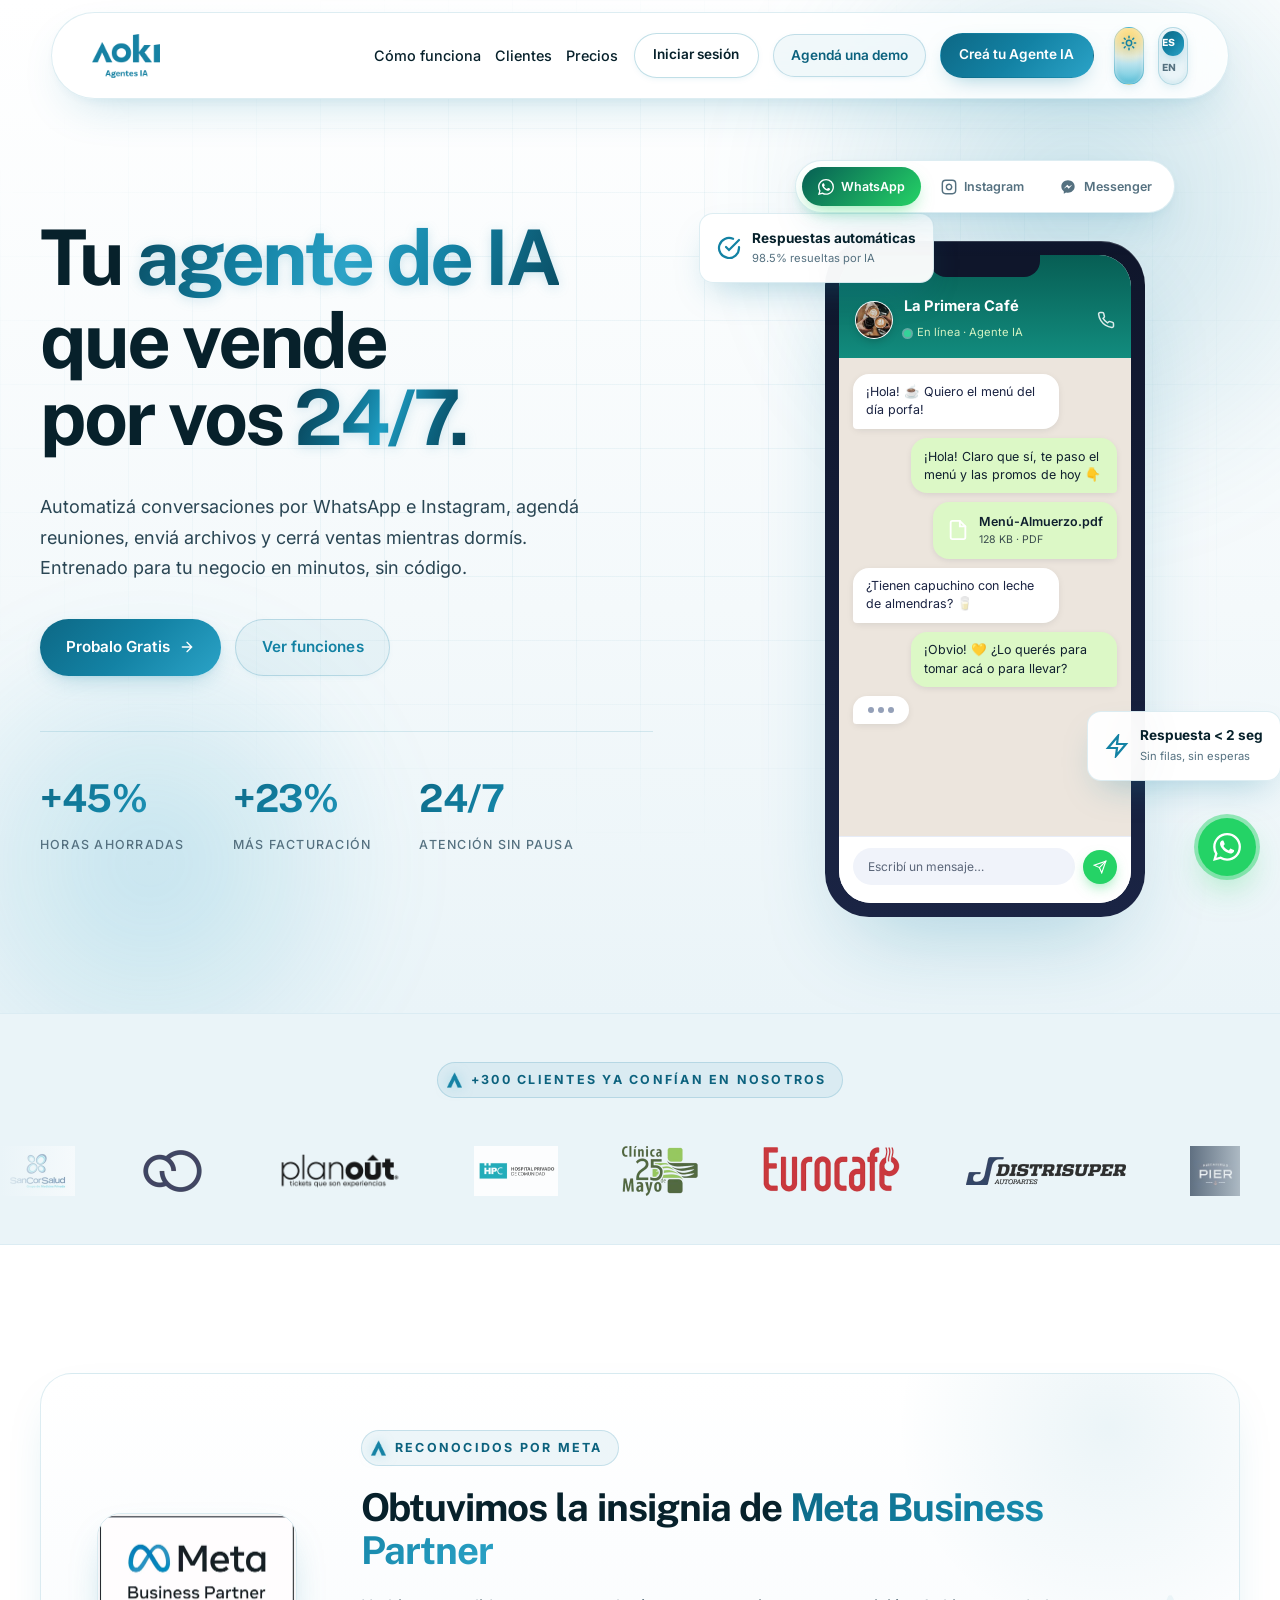
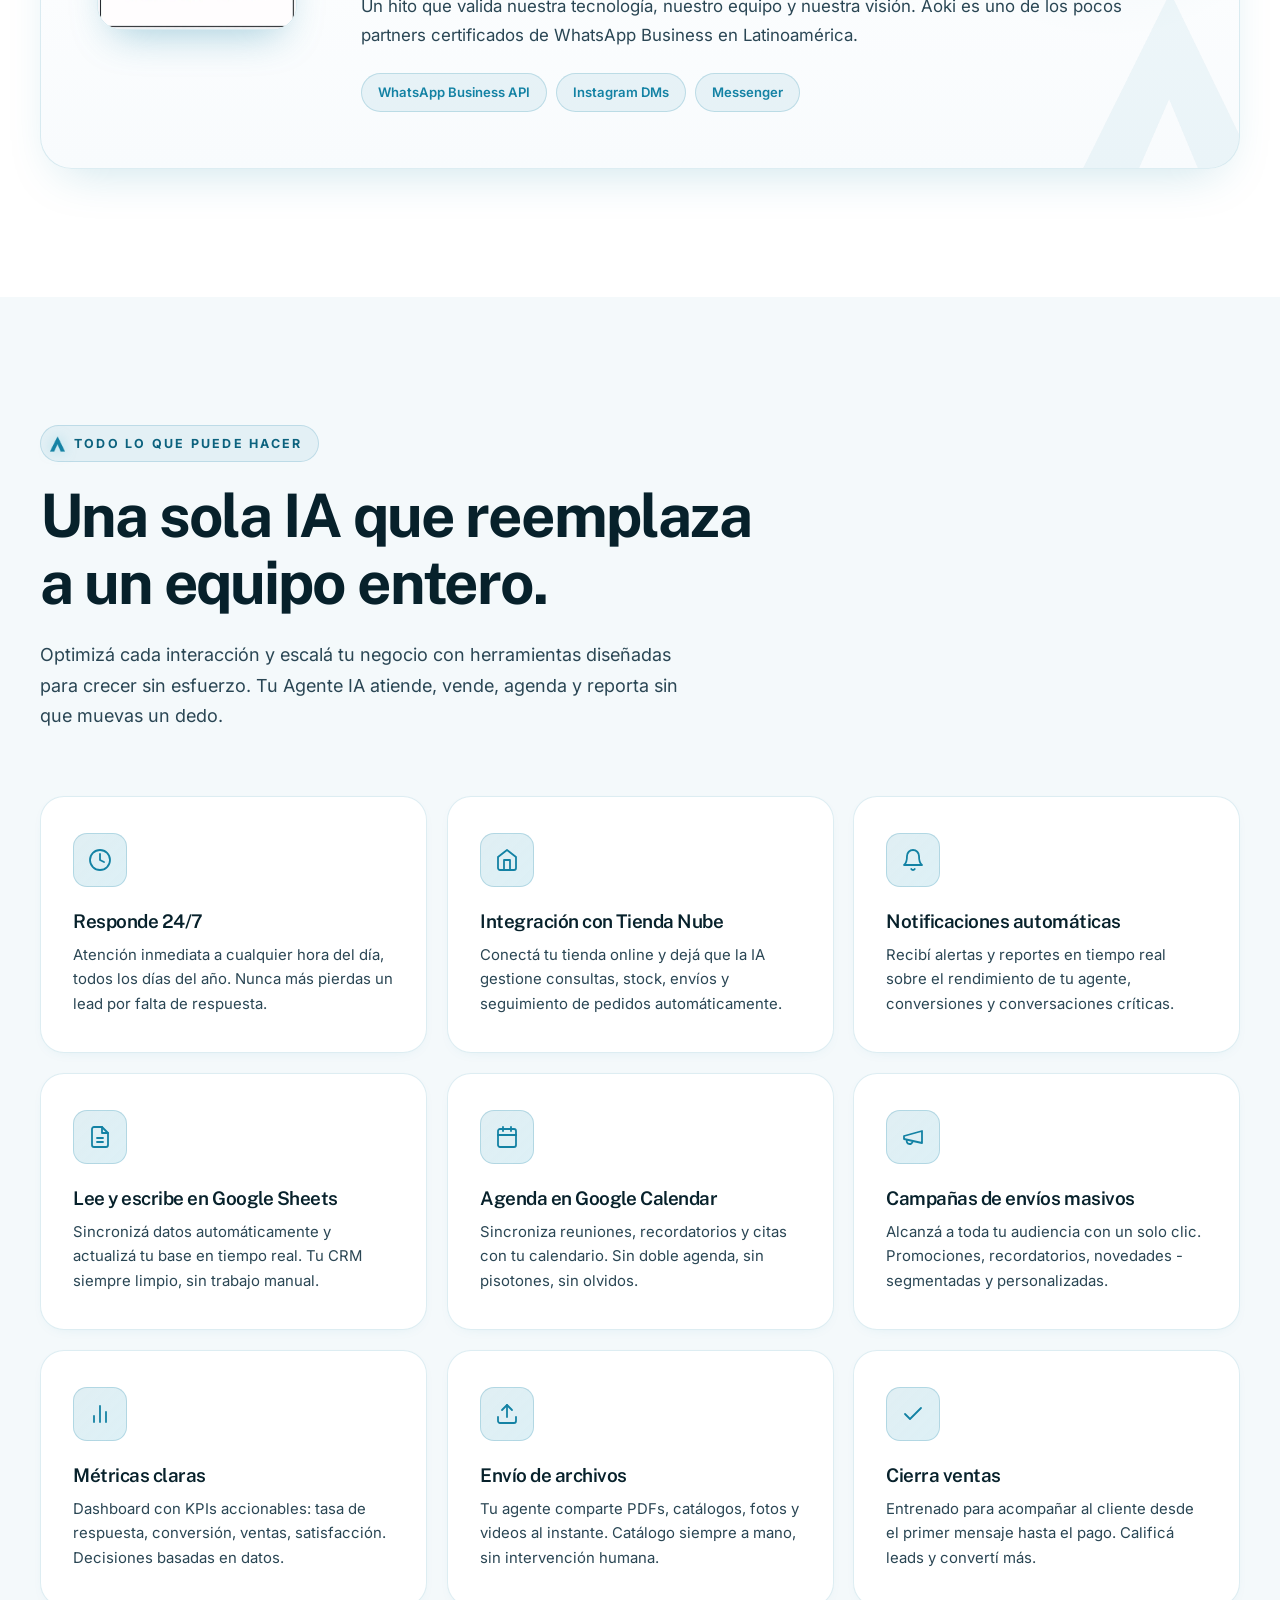
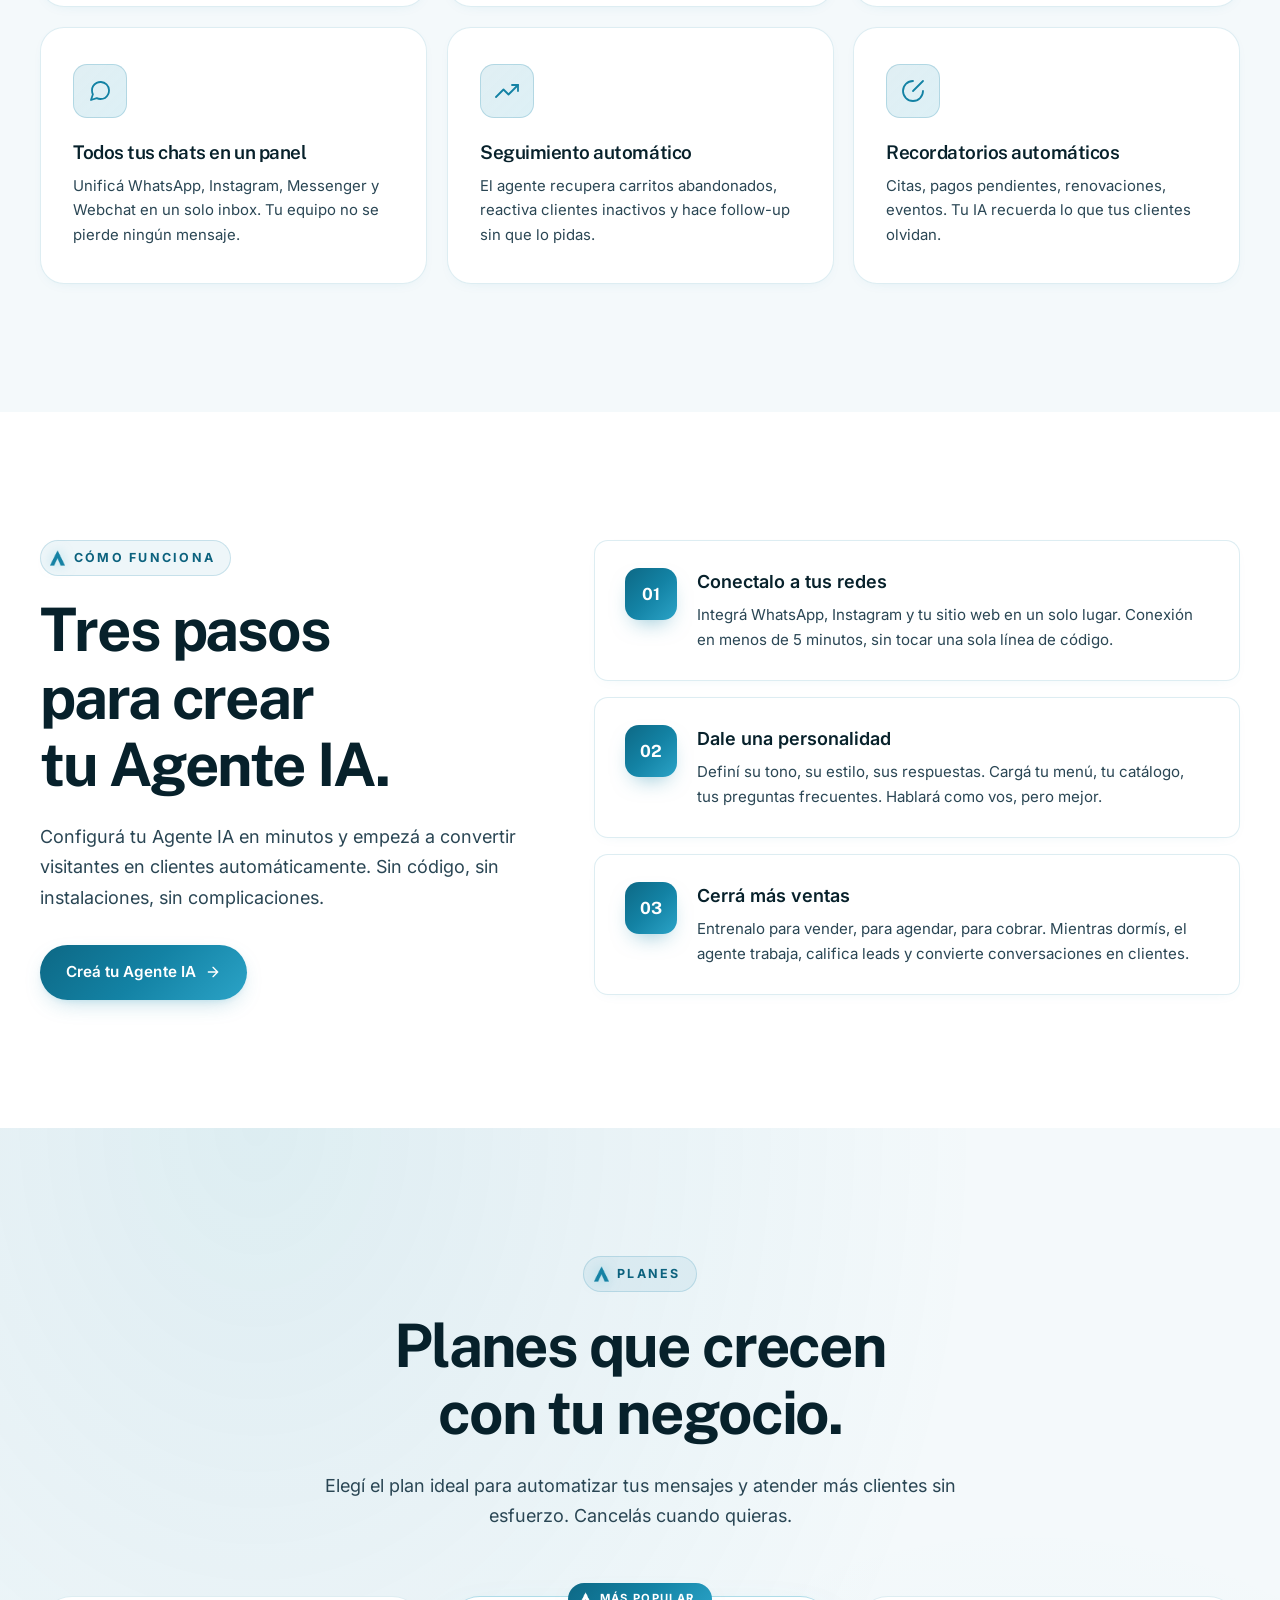
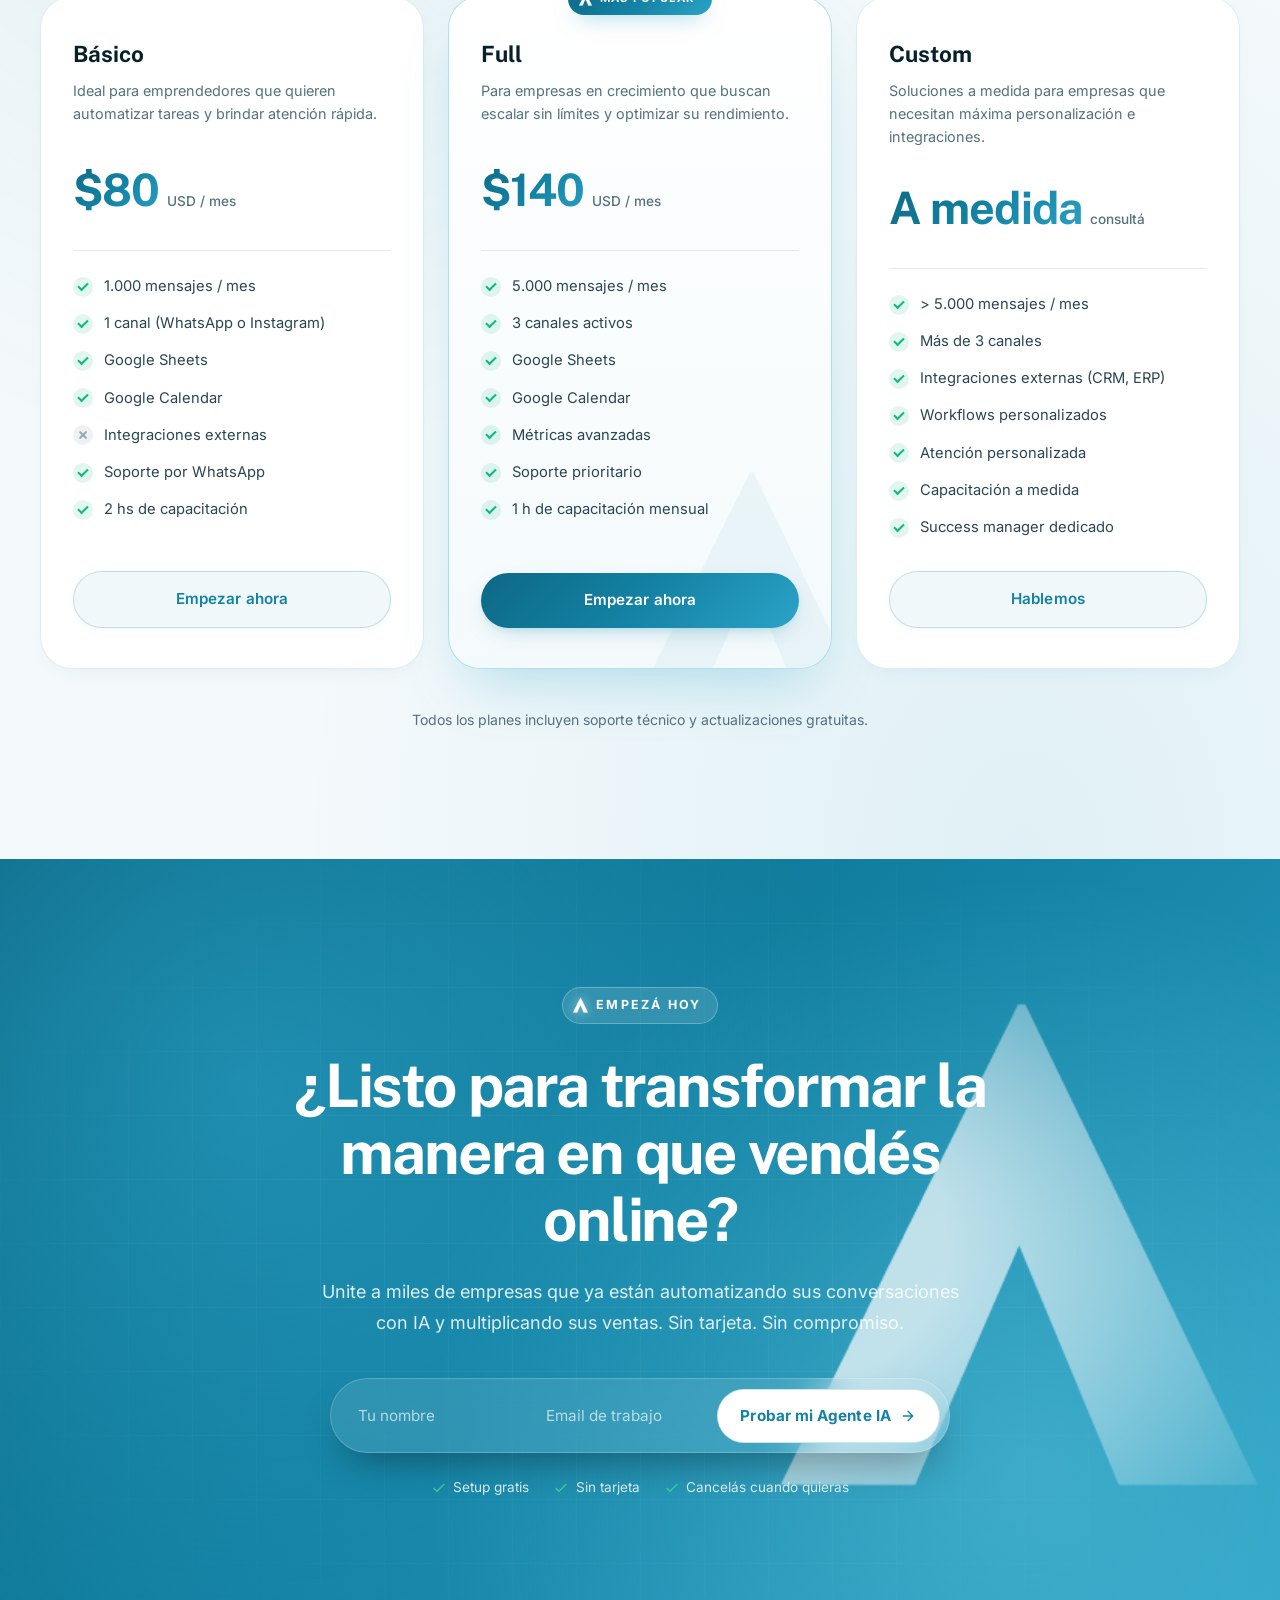
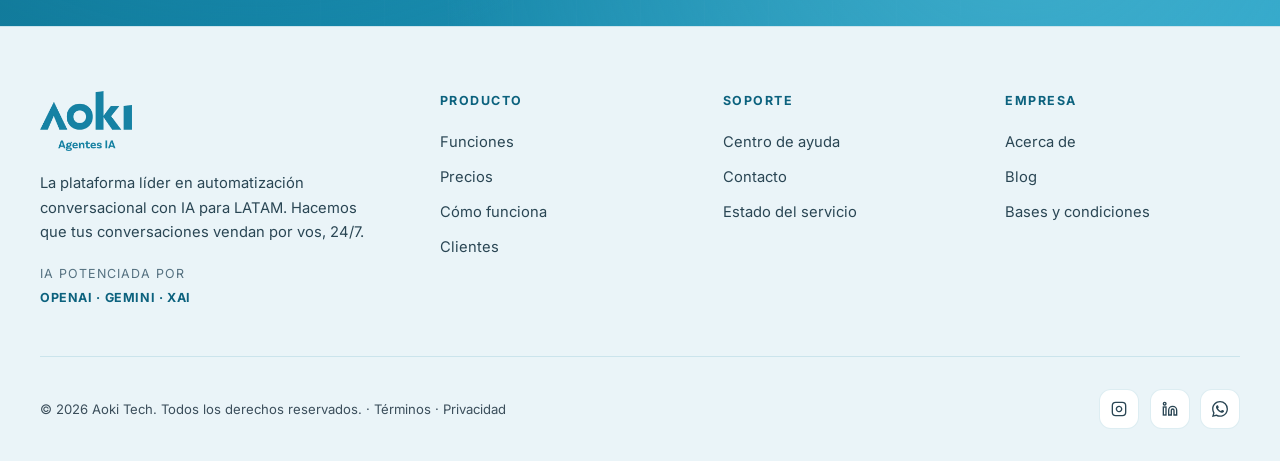
==== index.html @ 48ae97f0 "small footer change" ====
<!DOCTYPE html>
<html lang="es" data-lang="es">
<head>
  <meta charset="utf-8" />
  <meta name="viewport" content="width=device-width, initial-scale=1, maximum-scale=5" />
  <title>Aoki Tech | Agente de IA · AI Sales Agent for WhatsApp, Instagram &amp; Messenger 24/7</title>
  <meta name="description" content="Aoki Tech — Agente de IA que vende por vos 24/7. AI-powered conversational sales automation for WhatsApp, Instagram and Messenger. Plataforma líder en LATAM · Try it free." />
  <meta name="theme-color" content="#1382A4" />

  <!-- Open Graph -->
  <link rel="canonical" href="https://aokitech.com.ar/" />
  <meta property="og:title" content="Aoki Tech | Agente de IA · AI Sales Agent 24/7" />
  <meta property="og:description" content="Automatizá conversaciones y cerrá ventas con un Agente de IA. Automate conversations and close sales with an AI agent for WhatsApp, Instagram &amp; Messenger." />
  <meta property="og:locale:alternate" content="en_US" />
  <meta property="og:type" content="website" />
  <meta property="og:url" content="https://aokitech.com.ar/" />
  <meta property="og:locale" content="es_AR" />
  <meta property="og:site_name" content="Aoki Tech" />
  <meta property="og:image" content="https://aokitech.com.ar/aoki-logo.webp" />
  <meta name="twitter:card" content="summary_large_image" />
  <meta name="robots" content="index, follow, max-snippet:-1, max-image-preview:large" />

  <!-- Structured data -->
  <script type="application/ld+json">
  {
    "@context": "https://schema.org",
    "@graph": [
      {
        "@type": "WebSite",
        "name": "Aoki Tech",
        "url": "https://aokitech.com.ar/",
        "description": "Plataforma líder en automatización conversacional con IA para LATAM."
      },
      {
        "@type": "Organization",
        "@id": "https://aokitech.com.ar/#org",
        "name": "Aoki Tech",
        "url": "https://aokitech.com.ar/",
        "logo": "https://aokitech.com.ar/aoki-logo.webp",
        "sameAs": [
          "https://www.instagram.com/ia.aoki",
          "https://www.linkedin.com/company/aoki-chatbot-ia"
        ]
      }
    ]
  }
  </script>

  <!-- Fonts (self-hosted) -->
  <link rel="preload" href="fonts/inter-latin.woff2" as="font" type="font/woff2" crossorigin />
  <link rel="preload" href="fonts/public-sans-latin.woff2" as="font" type="font/woff2" crossorigin />

  <link rel="stylesheet" href="css/styles.css?v=20260412s" />
  <link rel="icon" href="aoki-favicon.png" type="image/png" />
  <link rel="apple-touch-icon" href="aoki-favicon.png" />

  <!-- Theme + Lang bootstrap (inlined to run before paint without a blocking request) -->
  <script>(function(){try{var t=localStorage.getItem('aoki-theme');document.documentElement.setAttribute('data-theme',t||'light');}catch(e){document.documentElement.setAttribute('data-theme','light');}try{var l=localStorage.getItem('aoki-lang');if(l==='en'||l==='es'){document.documentElement.lang=l;document.documentElement.dataset.lang=l;}}catch(e){}})();</script>
</head>
<body>

  <!-- ═══ HEADER ═══ -->
  <header class="site-header" id="site-header">
    <div class="shell header-inner">
      <a class="brand-mark" href="/" aria-label="Aoki Tech">
        <img src="aoki-logo.webp" alt="Aoki Tech" width="344" height="224" fetchpriority="high" decoding="async" data-logo-swap data-logo-es="aoki-logo.webp" data-logo-en="aoki-logo-en.webp" />
      </a>
      <nav class="nav" id="primary-nav" aria-label="Principal">
        <a class="nav-brand" href="/" aria-label="Aoki Tech">
          <img src="aoki-logo.webp" alt="Aoki Tech" width="344" height="224" loading="lazy" decoding="async" data-logo-swap data-logo-es="aoki-logo.webp" data-logo-en="aoki-logo-en.webp" />
        </a>
        <button class="nav-close" aria-label="Cerrar menú">
          <svg viewBox="0 0 24 24" fill="none" stroke="currentColor" stroke-width="2" stroke-linecap="round"><path d="M18 6L6 18M6 6l12 12"/></svg>
        </button>
        <a href="#steps" data-i18n="nav.steps">Cómo funciona</a>
        <a href="#clients" data-i18n="nav.clients">Clientes</a>
        <a href="#pricing" data-i18n="nav.pricing">Precios</a>
        <a class="header-login" href="#login" data-i18n="nav.login">Iniciar sesión</a>
        <a class="header-secondary" href="#contact" data-i18n="nav.demo">Agendá una demo</a>
        <a class="header-cta" href="#contact" data-i18n="nav.cta">Creá tu Agente IA</a>
      </nav>
      <div class="header-actions">
        <button class="theme-toggle" id="theme-toggle" type="button" aria-label="Cambiar tema oscuro" aria-pressed="false" title="Tema">
          <svg class="theme-icon theme-icon-sun" viewBox="0 0 24 24" fill="none" stroke="currentColor" stroke-width="2.2" stroke-linecap="round" stroke-linejoin="round" aria-hidden="true">
            <circle cx="12" cy="12" r="4"/>
            <path d="M12 2v2M12 20v2M4.93 4.93l1.41 1.41M17.66 17.66l1.41 1.41M2 12h2M20 12h2M4.93 19.07l1.41-1.41M17.66 6.34l1.41-1.41"/>
          </svg>
          <svg class="theme-icon theme-icon-moon" viewBox="0 0 24 24" fill="currentColor" aria-hidden="true">
            <path d="M21 12.79A9 9 0 1 1 11.21 3 7 7 0 0 0 21 12.79z"/>
          </svg>
        </button>
        <button class="lang-toggle" id="lang-toggle" type="button" aria-label="ES / EN — Switch language" data-active="es" title="Idioma / Language">
          <span class="lang-opt" data-lang="es" aria-hidden="true">ES</span>
          <span class="lang-opt" data-lang="en" aria-hidden="true">EN</span>
        </button>
        <button class="nav-toggle" id="nav-toggle" aria-expanded="false" aria-controls="primary-nav" aria-label="Abrir menú">
          <span></span>
        </button>
      </div>
    </div>
  </header>

  <main id="main">

    <!-- ═══ HERO ═══ -->
    <section class="hero">
      <div class="hero-bg" aria-hidden="true">
        <div class="hero-grid"></div>
        <div class="hero-glow"></div>
        <div class="hero-glow-2"></div>
      </div>
      <div class="shell hero-shell">
        <div class="hero-content">
          <h1 class="hero-title" data-i18n-html="hero.title">
            <span class="row"><span class="word">Tu <span class="accent">agente de IA</span></span></span>
            <span class="row"><span class="word">que vende</span></span>
            <span class="row"><span class="word">por vos <span class="accent-alt">24/7.</span></span></span>
          </h1>
          <p class="hero-lede" data-i18n="hero.lede">
            Automatizá conversaciones por WhatsApp e Instagram, agendá reuniones, enviá archivos y cerrá ventas mientras dormís. Entrenado para tu negocio en minutos, sin código.
          </p>
          <div class="hero-actions">
            <a class="btn btn-primary" href="#contact">
              <span data-i18n="hero.cta1">Probalo Gratis</span>
              <svg viewBox="0 0 24 24" fill="none" stroke="currentColor" stroke-width="2" stroke-linecap="round"><path d="M5 12h14M12 5l7 7-7 7"/></svg>
            </a>
            <a class="btn btn-ghost" href="#features" data-i18n="hero.cta2">Ver funciones</a>
          </div>
          <div class="hero-stats">
            <div>
              <div class="hero-stat-num" data-count="45" data-suffix="%">+45%</div>
              <div class="hero-stat-label" data-i18n="hero.stat1Label">Horas ahorradas</div>
            </div>
            <div>
              <div class="hero-stat-num" data-count="23" data-suffix="%">+23%</div>
              <div class="hero-stat-label" data-i18n="hero.stat2Label">Más facturación</div>
            </div>
            <div>
              <div class="hero-stat-num">24/7</div>
              <div class="hero-stat-label" data-i18n="hero.stat3Label">Atención sin pausa</div>
            </div>
          </div>
        </div>

        <!-- Hero visual: phone chat mockup -->
        <div class="hero-visual" id="hero-phone" aria-label="Chat IA">
          <div class="chat-tabs" role="tablist" aria-label="Plataforma de mensajería">
            <button class="chat-tab is-active" data-platform="whatsapp" role="tab" type="button" aria-selected="true">
              <svg viewBox="0 0 24 24" fill="currentColor" aria-hidden="true"><path d="M20.52 3.48A11.86 11.86 0 0 0 12.05 0C5.5 0 .14 5.34.13 11.9a11.83 11.83 0 0 0 1.6 5.96L0 24l6.3-1.66a11.9 11.9 0 0 0 5.74 1.46h.01c6.55 0 11.9-5.34 11.9-11.9a11.85 11.85 0 0 0-3.43-8.42zM12.06 21.8h-.01a9.9 9.9 0 0 1-5.04-1.38l-.36-.21-3.74.98 1-3.65-.24-.37a9.86 9.86 0 0 1-1.51-5.27c0-5.45 4.44-9.88 9.9-9.88a9.85 9.85 0 0 1 7 2.9 9.83 9.83 0 0 1 2.9 7c0 5.45-4.44 9.88-9.9 9.88zm5.42-7.4c-.3-.15-1.76-.87-2.03-.97-.27-.1-.47-.15-.67.15s-.77.97-.94 1.17c-.17.2-.35.22-.65.07a8.13 8.13 0 0 1-2.4-1.48 8.94 8.94 0 0 1-1.66-2.06c-.17-.3-.02-.46.13-.6.13-.13.3-.35.45-.52.15-.17.2-.3.3-.5.1-.2.05-.37-.02-.52-.07-.15-.67-1.62-.92-2.22-.24-.58-.49-.5-.67-.51l-.57-.01a1.1 1.1 0 0 0-.8.37 3.34 3.34 0 0 0-1.04 2.48c0 1.46 1.07 2.88 1.22 3.08.15.2 2.1 3.2 5.08 4.49.71.3 1.26.49 1.69.63.71.22 1.36.19 1.87.12.57-.09 1.76-.72 2.01-1.41.25-.7.25-1.29.17-1.41-.07-.13-.27-.2-.57-.35z"/></svg>
              <span>WhatsApp</span>
            </button>
            <button class="chat-tab" data-platform="instagram" role="tab" type="button" aria-selected="false">
              <svg viewBox="0 0 24 24" fill="none" stroke="currentColor" stroke-width="2.2" aria-hidden="true"><rect x="2" y="2" width="20" height="20" rx="5" ry="5"/><path d="M16 11.37A4 4 0 1 1 12.63 8 4 4 0 0 1 16 11.37z"/><line x1="17.5" y1="6.5" x2="17.51" y2="6.5"/></svg>
              <span>Instagram</span>
            </button>
            <button class="chat-tab" data-platform="messenger" role="tab" type="button" aria-selected="false">
              <svg viewBox="0 0 24 24" fill="currentColor" aria-hidden="true"><path d="M12 2C6.48 2 2 6.13 2 11.27c0 2.86 1.45 5.42 3.7 7.13V22l3.4-1.86c.91.25 1.87.39 2.9.39 5.52 0 10-4.13 10-9.27C22 6.13 17.52 2 12 2zm1 12.5l-2.55-2.71-4.97 2.71 5.46-5.79 2.61 2.71 4.91-2.71-5.46 5.79z"/></svg>
              <span>Messenger</span>
            </button>
          </div>
          <div class="phone-frame" data-platform="whatsapp">
            <div class="phone-notch"></div>
            <div class="phone-screen">
              <div class="chat-header">
                <div class="chat-avatar chat-avatar-photo">
                  <img src="images/coffee-avatar.webp" alt="La Primera Café" />
                </div>
                <div>
                  <div class="chat-title">La Primera Café</div>
                  <div class="chat-status"><span class="online-dot"></span> <span class="chat-status-text">En línea · Agente IA</span></div>
                </div>
                <div class="chat-actions" aria-hidden="true">
                  <svg viewBox="0 0 24 24" fill="none" stroke="currentColor" stroke-width="2" stroke-linecap="round"><path d="M22 16.92v3a2 2 0 0 1-2.18 2 19.79 19.79 0 0 1-8.63-3.07 19.5 19.5 0 0 1-6-6 19.79 19.79 0 0 1-3.07-8.67A2 2 0 0 1 4.11 2h3a2 2 0 0 1 2 1.72c.13.96.36 1.9.7 2.81a2 2 0 0 1-.45 2.11L8.09 9.91a16 16 0 0 0 6 6l1.27-1.27a2 2 0 0 1 2.11-.45c.91.34 1.85.57 2.81.7A2 2 0 0 1 22 16.92z"/></svg>
                </div>
              </div>
              <div class="chat-body" id="chat-body"></div>
              <div class="chat-input">
                <span>Escribí un mensaje…</span>
                <button aria-label="Enviar">
                  <svg viewBox="0 0 24 24" fill="none" stroke="currentColor" stroke-width="2" stroke-linecap="round"><line x1="22" y1="2" x2="11" y2="13"/><polygon points="22 2 15 22 11 13 2 9 22 2"/></svg>
                </button>
              </div>
            </div>
          </div>
          <div class="phone-badge phone-badge-1">
            <svg viewBox="0 0 24 24" fill="none" stroke="currentColor" stroke-width="2.2" stroke-linecap="round"><path d="M22 11.08V12a10 10 0 1 1-5.93-9.14"/><polyline points="22 4 12 14.01 9 11.01"/></svg>
            <div>
              <div class="phone-badge-title" data-i18n="badge1.title">Respuestas automáticas</div>
              <div class="phone-badge-sub" data-i18n="badge1.sub">98.5% resueltas por IA</div>
            </div>
          </div>
          <div class="phone-badge phone-badge-2">
            <svg viewBox="0 0 24 24" fill="none" stroke="currentColor" stroke-width="2.2" stroke-linecap="round"><path d="M13 2 3 14h9l-1 8 10-12h-9l1-8z"/></svg>
            <div>
              <div class="phone-badge-title" data-i18n="badge2.title">Respuesta &lt; 2 seg</div>
              <div class="phone-badge-sub" data-i18n="badge2.sub">Sin filas, sin esperas</div>
            </div>
          </div>
        </div>
      </div>
    </section>

    <!-- ═══ CLIENTS ═══ -->
    <div class="marquee" id="clients">
      <div class="marquee-head">
        <span class="eyebrow" data-i18n="clients.heading">+300 Clientes ya confían en nosotros</span>
      </div>
      <div class="marquee-strip" aria-hidden="true">
        <div class="marquee-track">
          <img src="images/sancor-salud-portada.webp" alt="Sancor Salud" width="75" height="50" loading="lazy" decoding="async" />
          <img src="images/tiendanube-logo.webp" alt="Tienda Nube" width="67" height="50" loading="lazy" decoding="async" />
          <img src="images/planout-logo-negro-low.png" alt="Planout" width="140" height="50" loading="lazy" decoding="async" />
          <img src="images/hpc-logo-completo-01.webp" alt="HPC" width="83" height="50" loading="lazy" decoding="async" />
          <img src="images/logo-color.webp" alt="" width="76" height="50" loading="lazy" decoding="async" />
          <img src="images/logo-20eurocafe-20png-20ok.webp" alt="Eurocafé" width="140" height="50" loading="lazy" decoding="async" />
          <img src="images/distri-20nya-20-281-29.webp" alt="Distri NYA" width="160" height="50" loading="lazy" decoding="async" />
          <img src="images/descarga.webp" alt="" width="50" height="50" loading="lazy" decoding="async" />
          <img src="images/descarga-20-282-29.webp" alt="" width="50" height="50" loading="lazy" decoding="async" />
          <img src="images/168121.webp" alt="" width="50" height="50" loading="lazy" decoding="async" />
          <img src="images/images-20-284-29.webp" alt="" width="50" height="50" loading="lazy" decoding="async" />
          <img src="images/sancor-salud-portada.webp" alt="" width="75" height="50" loading="lazy" decoding="async" />
          <img src="images/tiendanube-logo.webp" alt="" width="67" height="50" loading="lazy" decoding="async" />
          <img src="images/planout-logo-negro-low.png" alt="" width="140" height="50" loading="lazy" decoding="async" />
          <img src="images/hpc-logo-completo-01.webp" alt="" width="83" height="50" loading="lazy" decoding="async" />
          <img src="images/logo-color.webp" alt="" width="76" height="50" loading="lazy" decoding="async" />
          <img src="images/logo-20eurocafe-20png-20ok.webp" alt="" width="140" height="50" loading="lazy" decoding="async" />
          <img src="images/distri-20nya-20-281-29.webp" alt="" width="160" height="50" loading="lazy" decoding="async" />
          <img src="images/descarga.webp" alt="" width="50" height="50" loading="lazy" decoding="async" />
          <img src="images/descarga-20-282-29.webp" alt="" width="50" height="50" loading="lazy" decoding="async" />
          <img src="images/168121.webp" alt="" width="50" height="50" loading="lazy" decoding="async" />
          <img src="images/images-20-284-29.webp" alt="" width="50" height="50" loading="lazy" decoding="async" />
        </div>
      </div>
    </div>

    <!-- ═══ META PARTNER ═══ -->
    <section class="partner section" id="partner">
      <div class="shell">
        <div class="partner-card reveal">
          <div class="partner-badge">
            <img src="images/meta-business-partner.webp" alt="Meta Business Partner" width="396" height="231" loading="lazy" decoding="async" />
          </div>
          <div class="partner-text">
            <span class="eyebrow" data-i18n="partner.eyebrow">Reconocidos por Meta</span>
            <h2 class="title-lg" data-i18n-html="partner.title">Obtuvimos la insignia de <span class="grad-text">Meta Business Partner</span></h2>
            <p data-i18n="partner.body">Un hito que valida nuestra tecnología, nuestro equipo y nuestra visión. Aoki es uno de los pocos partners certificados de WhatsApp Business en Latinoamérica.</p>
            <div class="partner-pills">
              <span class="partner-pill">WhatsApp Business API</span>
              <span class="partner-pill">Instagram DMs</span>
              <span class="partner-pill">Messenger</span>
            </div>
          </div>
        </div>
      </div>
    </section>

    <!-- ═══ FEATURES ═══ -->
    <section class="caps section" id="features">
      <div class="shell">
        <div class="caps-head reveal">
          <span class="eyebrow" data-i18n="features.eyebrow">Todo lo que puede hacer</span>
          <h2 class="title-xl" data-i18n-html="features.title">Una sola IA que reemplaza<br>a un equipo entero.</h2>
          <p class="lede" style="margin-top:1.5rem;" data-i18n="features.lede">Optimizá cada interacción y escalá tu negocio con herramientas diseñadas para crecer sin esfuerzo. Tu Agente IA atiende, vende, agenda y reporta sin que muevas un dedo.</p>
        </div>

        <div class="caps-grid reveal-stagger">
          <article class="cap-card">
            <span class="cap-num">01</span>
            <div class="cap-icon"><svg viewBox="0 0 24 24" fill="none" stroke="currentColor" stroke-width="1.8" stroke-linecap="round" stroke-linejoin="round"><circle cx="12" cy="12" r="10"/><polyline points="12 6 12 12 16 14"/></svg></div>
            <h3 class="cap-title" data-i18n="features.f1.title">Responde 24/7</h3>
            <p class="cap-desc" data-i18n="features.f1.desc">Atención inmediata a cualquier hora del día, todos los días del año. Nunca más pierdas un lead por falta de respuesta.</p>
          </article>

          <article class="cap-card">
            <span class="cap-num">02</span>
            <div class="cap-icon"><svg viewBox="0 0 24 24" fill="none" stroke="currentColor" stroke-width="1.8" stroke-linecap="round" stroke-linejoin="round"><path d="M3 9l9-7 9 7v11a2 2 0 0 1-2 2H5a2 2 0 0 1-2-2z"/><polyline points="9 22 9 12 15 12 15 22"/></svg></div>
            <h3 class="cap-title" data-i18n="features.f2.title">Integración con Tienda Nube</h3>
            <p class="cap-desc" data-i18n="features.f2.desc">Conectá tu tienda online y dejá que la IA gestione consultas, stock, envíos y seguimiento de pedidos automáticamente.</p>
          </article>

          <article class="cap-card">
            <span class="cap-num">03</span>
            <div class="cap-icon"><svg viewBox="0 0 24 24" fill="none" stroke="currentColor" stroke-width="1.8" stroke-linecap="round" stroke-linejoin="round"><path d="M18 8A6 6 0 0 0 6 8c0 7-3 9-3 9h18s-3-2-3-9"/><path d="M13.73 21a2 2 0 0 1-3.46 0"/></svg></div>
            <h3 class="cap-title" data-i18n="features.f3.title">Notificaciones automáticas</h3>
            <p class="cap-desc" data-i18n="features.f3.desc">Recibí alertas y reportes en tiempo real sobre el rendimiento de tu agente, conversiones y conversaciones críticas.</p>
          </article>

          <article class="cap-card">
            <span class="cap-num">04</span>
            <div class="cap-icon"><svg viewBox="0 0 24 24" fill="none" stroke="currentColor" stroke-width="1.8" stroke-linecap="round" stroke-linejoin="round"><path d="M14 2H6a2 2 0 0 0-2 2v16a2 2 0 0 0 2 2h12a2 2 0 0 0 2-2V8z"/><polyline points="14 2 14 8 20 8"/><line x1="9" y1="13" x2="15" y2="13"/><line x1="9" y1="17" x2="15" y2="17"/></svg></div>
            <h3 class="cap-title" data-i18n="features.f4.title">Lee y escribe en Google Sheets</h3>
            <p class="cap-desc" data-i18n="features.f4.desc">Sincronizá datos automáticamente y actualizá tu base en tiempo real. Tu CRM siempre limpio, sin trabajo manual.</p>
          </article>

          <article class="cap-card">
            <span class="cap-num">05</span>
            <div class="cap-icon"><svg viewBox="0 0 24 24" fill="none" stroke="currentColor" stroke-width="1.8" stroke-linecap="round" stroke-linejoin="round"><rect x="3" y="4" width="18" height="18" rx="2" ry="2"/><line x1="16" y1="2" x2="16" y2="6"/><line x1="8" y1="2" x2="8" y2="6"/><line x1="3" y1="10" x2="21" y2="10"/></svg></div>
            <h3 class="cap-title" data-i18n="features.f5.title">Agenda en Google Calendar</h3>
            <p class="cap-desc" data-i18n="features.f5.desc">Sincroniza reuniones, recordatorios y citas con tu calendario. Sin doble agenda, sin pisotones, sin olvidos.</p>
          </article>

          <article class="cap-card">
            <span class="cap-num">06</span>
            <div class="cap-icon"><svg viewBox="0 0 24 24" fill="none" stroke="currentColor" stroke-width="1.8" stroke-linecap="round" stroke-linejoin="round"><path d="M3 11l18-5v12L3 14v-3z"/><path d="M11.6 16.8a3 3 0 1 1-5.8-1.6"/></svg></div>
            <h3 class="cap-title" data-i18n="features.f6.title">Campañas de envíos masivos</h3>
            <p class="cap-desc" data-i18n="features.f6.desc">Alcanzá a toda tu audiencia con un solo clic. Promociones, recordatorios, novedades — segmentadas y personalizadas.</p>
          </article>

          <article class="cap-card">
            <span class="cap-num">07</span>
            <div class="cap-icon"><svg viewBox="0 0 24 24" fill="none" stroke="currentColor" stroke-width="1.8" stroke-linecap="round" stroke-linejoin="round"><line x1="18" y1="20" x2="18" y2="10"/><line x1="12" y1="20" x2="12" y2="4"/><line x1="6" y1="20" x2="6" y2="14"/></svg></div>
            <h3 class="cap-title" data-i18n="features.f7.title">Métricas claras</h3>
            <p class="cap-desc" data-i18n="features.f7.desc">Dashboard con KPIs accionables: tasa de respuesta, conversión, ventas, satisfacción. Decisiones basadas en datos.</p>
          </article>

          <article class="cap-card">
            <span class="cap-num">08</span>
            <div class="cap-icon"><svg viewBox="0 0 24 24" fill="none" stroke="currentColor" stroke-width="1.8" stroke-linecap="round" stroke-linejoin="round"><path d="M21 15v4a2 2 0 0 1-2 2H5a2 2 0 0 1-2-2v-4"/><polyline points="17 8 12 3 7 8"/><line x1="12" y1="3" x2="12" y2="15"/></svg></div>
            <h3 class="cap-title" data-i18n="features.f8.title">Envío de archivos</h3>
            <p class="cap-desc" data-i18n="features.f8.desc">Tu agente comparte PDFs, catálogos, fotos y videos al instante. Catálogo siempre a mano, sin intervención humana.</p>
          </article>

          <article class="cap-card">
            <span class="cap-num">09</span>
            <div class="cap-icon"><svg viewBox="0 0 24 24" fill="none" stroke="currentColor" stroke-width="1.8" stroke-linecap="round" stroke-linejoin="round"><polyline points="20 6 9 17 4 12"/></svg></div>
            <h3 class="cap-title" data-i18n="features.f9.title">Cierra ventas</h3>
            <p class="cap-desc" data-i18n="features.f9.desc">Entrenado para acompañar al cliente desde el primer mensaje hasta el pago. Calificá leads y convertí más.</p>
          </article>

          <article class="cap-card">
            <span class="cap-num">10</span>
            <div class="cap-icon"><svg viewBox="0 0 24 24" fill="none" stroke="currentColor" stroke-width="1.8" stroke-linecap="round" stroke-linejoin="round"><path d="M21 11.5a8.38 8.38 0 0 1-.9 3.8 8.5 8.5 0 0 1-7.6 4.7 8.38 8.38 0 0 1-3.8-.9L3 21l1.9-5.7a8.38 8.38 0 0 1-.9-3.8 8.5 8.5 0 0 1 4.7-7.6 8.38 8.38 0 0 1 3.8-.9h.5a8.48 8.48 0 0 1 8 8v.5z"/></svg></div>
            <h3 class="cap-title" data-i18n="features.f10.title">Todos tus chats en un panel</h3>
            <p class="cap-desc" data-i18n="features.f10.desc">Unificá WhatsApp, Instagram, Messenger y Webchat en un solo inbox. Tu equipo no se pierde ningún mensaje.</p>
          </article>

          <article class="cap-card">
            <span class="cap-num">11</span>
            <div class="cap-icon"><svg viewBox="0 0 24 24" fill="none" stroke="currentColor" stroke-width="1.8" stroke-linecap="round" stroke-linejoin="round"><path d="M23 6l-9.5 9.5-5-5L1 18"/><polyline points="17 6 23 6 23 12"/></svg></div>
            <h3 class="cap-title" data-i18n="features.f11.title">Seguimiento automático</h3>
            <p class="cap-desc" data-i18n="features.f11.desc">El agente recupera carritos abandonados, reactiva clientes inactivos y hace follow-up sin que lo pidas.</p>
          </article>

          <article class="cap-card">
            <span class="cap-num">12</span>
            <div class="cap-icon"><svg viewBox="0 0 24 24" fill="none" stroke="currentColor" stroke-width="1.8" stroke-linecap="round" stroke-linejoin="round"><path d="M12 2a10 10 0 1 0 10 10"/><path d="M22 2 12 12"/></svg></div>
            <h3 class="cap-title" data-i18n="features.f12.title">Recordatorios automáticos</h3>
            <p class="cap-desc" data-i18n="features.f12.desc">Citas, pagos pendientes, renovaciones, eventos. Tu IA recuerda lo que tus clientes olvidan.</p>
          </article>
        </div>
      </div>
    </section>

    <!-- ═══ STEPS ═══ -->
    <section class="process section" id="steps">
      <div class="shell">
        <div class="process-grid">
          <div class="reveal">
            <span class="eyebrow" data-i18n="steps.eyebrow">Cómo funciona</span>
            <h2 class="title-xl" data-i18n-html="steps.title">Tres pasos<br>para crear<br>tu Agente IA.</h2>
            <p class="lede" style="margin-top:1.5rem;" data-i18n="steps.lede">Configurá tu Agente IA en minutos y empezá a convertir visitantes en clientes automáticamente. Sin código, sin instalaciones, sin complicaciones.</p>
            <a class="btn btn-primary" href="#contact" style="margin-top:2rem;">
              <span data-i18n="steps.cta">Creá tu Agente IA</span>
              <svg viewBox="0 0 24 24" fill="none" stroke="currentColor" stroke-width="2" stroke-linecap="round"><path d="M5 12h14M12 5l7 7-7 7"/></svg>
            </a>
          </div>

          <div class="process-steps reveal-stagger">
            <div class="process-step">
              <div class="process-step-num">01</div>
              <div>
                <div class="process-step-title" data-i18n="steps.s1.title">Conectalo a tus redes</div>
                <div class="process-step-desc" data-i18n="steps.s1.desc">Integrá WhatsApp, Instagram y tu sitio web en un solo lugar. Conexión en menos de 5 minutos, sin tocar una sola línea de código.</div>
              </div>
            </div>
            <div class="process-step">
              <div class="process-step-num">02</div>
              <div>
                <div class="process-step-title" data-i18n="steps.s2.title">Dale una personalidad</div>
                <div class="process-step-desc" data-i18n="steps.s2.desc">Definí su tono, su estilo, sus respuestas. Cargá tu menú, tu catálogo, tus preguntas frecuentes. Hablará como vos, pero mejor.</div>
              </div>
            </div>
            <div class="process-step">
              <div class="process-step-num">03</div>
              <div>
                <div class="process-step-title" data-i18n="steps.s3.title">Cerrá más ventas</div>
                <div class="process-step-desc" data-i18n="steps.s3.desc">Entrenalo para vender, para agendar, para cobrar. Mientras dormís, el agente trabaja, califica leads y convierte conversaciones en clientes.</div>
              </div>
            </div>
          </div>
        </div>
      </div>
    </section>

    <!-- ═══ PRICING ═══ -->
    <section class="pricing section" id="pricing">
      <div class="pricing-bg" aria-hidden="true"></div>
      <div class="shell">
        <div class="pricing-head reveal">
          <span class="eyebrow" style="justify-content:center;" data-i18n="pricing.eyebrow">Planes</span>
          <h2 class="title-xl" data-i18n-html="pricing.title">Planes que crecen<br>con tu negocio.</h2>
          <p class="lede" style="margin: 1.5rem auto 0;" data-i18n="pricing.lede">Elegí el plan ideal para automatizar tus mensajes y atender más clientes sin esfuerzo. Cancelás cuando quieras.</p>
        </div>

        <div class="pricing-grid reveal-stagger">

          <article class="plan">
            <div class="plan-head">
              <div class="plan-name" data-i18n="pricing.basic.name">Básico</div>
              <div class="plan-desc" data-i18n="pricing.basic.desc">Ideal para emprendedores que quieren automatizar tareas y brindar atención rápida.</div>
              <div class="plan-price">
                <span class="plan-price-num">$80</span>
                <span class="plan-price-unit" data-i18n="pricing.basic.unit">USD / mes</span>
              </div>
            </div>
            <ul class="plan-features">
              <li><span class="check"></span> <span data-i18n="pricing.basic.f1">1.000 mensajes / mes</span></li>
              <li><span class="check"></span> <span data-i18n="pricing.basic.f2">1 canal (WhatsApp o Instagram)</span></li>
              <li><span class="check"></span> <span data-i18n="pricing.basic.f3">Google Sheets</span></li>
              <li><span class="check"></span> <span data-i18n="pricing.basic.f4">Google Calendar</span></li>
              <li><span class="cross"></span> <span data-i18n="pricing.basic.f5">Integraciones externas</span></li>
              <li><span class="check"></span> <span data-i18n="pricing.basic.f6">Soporte por WhatsApp</span></li>
              <li><span class="check"></span> <span data-i18n="pricing.basic.f7">2 hs de capacitación</span></li>
            </ul>
            <a href="#contact" class="btn btn-ghost plan-cta" data-i18n="pricing.basic.cta">Empezar ahora</a>
          </article>

          <article class="plan plan-popular">
            <div class="plan-watermark" aria-hidden="true"></div>
            <div class="plan-tag" data-i18n="pricing.full.tag">Más popular</div>
            <div class="plan-head">
              <div class="plan-name" data-i18n="pricing.full.name">Full</div>
              <div class="plan-desc" data-i18n="pricing.full.desc">Para empresas en crecimiento que buscan escalar sin límites y optimizar su rendimiento.</div>
              <div class="plan-price">
                <span class="plan-price-num">$140</span>
                <span class="plan-price-unit" data-i18n="pricing.full.unit">USD / mes</span>
              </div>
            </div>
            <ul class="plan-features">
              <li><span class="check"></span> <span data-i18n="pricing.full.f1">5.000 mensajes / mes</span></li>
              <li><span class="check"></span> <span data-i18n="pricing.full.f2">3 canales activos</span></li>
              <li><span class="check"></span> <span data-i18n="pricing.full.f3">Google Sheets</span></li>
              <li><span class="check"></span> <span data-i18n="pricing.full.f4">Google Calendar</span></li>
              <li><span class="check"></span> <span data-i18n="pricing.full.f5">Métricas avanzadas</span></li>
              <li><span class="check"></span> <span data-i18n="pricing.full.f6">Soporte prioritario</span></li>
              <li><span class="check"></span> <span data-i18n="pricing.full.f7">1 h de capacitación mensual</span></li>
            </ul>
            <a href="#contact" class="btn btn-primary plan-cta" data-i18n="pricing.full.cta">Empezar ahora</a>
          </article>

          <article class="plan">
            <div class="plan-head">
              <div class="plan-name" data-i18n="pricing.custom.name">Custom</div>
              <div class="plan-desc" data-i18n="pricing.custom.desc">Soluciones a medida para empresas que necesitan máxima personalización e integraciones.</div>
              <div class="plan-price">
                <span class="plan-price-num" data-i18n="pricing.custom.priceNum">A medida</span>
                <span class="plan-price-unit" data-i18n="pricing.custom.unit">consultá</span>
              </div>
            </div>
            <ul class="plan-features">
              <li><span class="check"></span> <span data-i18n="pricing.custom.f1">&gt; 5.000 mensajes / mes</span></li>
              <li><span class="check"></span> <span data-i18n="pricing.custom.f2">Más de 3 canales</span></li>
              <li><span class="check"></span> <span data-i18n="pricing.custom.f3">Integraciones externas (CRM, ERP)</span></li>
              <li><span class="check"></span> <span data-i18n="pricing.custom.f4">Workflows personalizados</span></li>
              <li><span class="check"></span> <span data-i18n="pricing.custom.f5">Atención personalizada</span></li>
              <li><span class="check"></span> <span data-i18n="pricing.custom.f6">Capacitación a medida</span></li>
              <li><span class="check"></span> <span data-i18n="pricing.custom.f7">Dedicated success manager</span></li>
            </ul>
            <a href="#contact" class="btn btn-ghost plan-cta" data-i18n="pricing.custom.cta">Hablemos</a>
          </article>

        </div>
        <p class="pricing-note" data-i18n="pricing.note">Todos los planes incluyen soporte técnico y actualizaciones gratuitas.</p>
      </div>
    </section>

    <!-- ═══ CTA ═══ -->
    <section class="cta-band section" id="contact">
      <div class="cta-bg" aria-hidden="true"></div>
      <div class="shell cta-shell">
        <div class="cta-content reveal">
          <span class="eyebrow eyebrow-light" data-i18n="cta.eyebrow">Empezá hoy</span>
          <h2 class="title-xl" data-i18n-html="cta.title">¿Listo para transformar la<br>manera en que vendés online?</h2>
          <p class="lede" data-i18n="cta.lede">Unite a miles de empresas que ya están automatizando sus conversaciones con IA y multiplicando sus ventas. Sin tarjeta. Sin compromiso.</p>
          <form class="cta-form" id="cta-form" data-mail="hola@aokitech.com.ar" novalidate>
            <div class="cta-form-row">
              <input type="text" name="name" placeholder="Tu nombre" required data-i18n-placeholder="cta.namePh" />
              <input type="email" name="email" placeholder="Email de trabajo" required data-i18n-placeholder="cta.emailPh" />
              <button type="submit" class="btn btn-light">
                <span data-i18n="cta.btn">Probar mi Agente IA</span>
                <svg viewBox="0 0 24 24" fill="none" stroke="currentColor" stroke-width="2" stroke-linecap="round"><path d="M5 12h14M12 5l7 7-7 7"/></svg>
              </button>
            </div>
            <div class="cta-form-foot">
              <span><svg viewBox="0 0 24 24" fill="none" stroke="currentColor" stroke-width="2"><polyline points="20 6 9 17 4 12"/></svg> <span data-i18n="cta.f1">Setup gratis</span></span>
              <span><svg viewBox="0 0 24 24" fill="none" stroke="currentColor" stroke-width="2"><polyline points="20 6 9 17 4 12"/></svg> <span data-i18n="cta.f2">Sin tarjeta</span></span>
              <span><svg viewBox="0 0 24 24" fill="none" stroke="currentColor" stroke-width="2"><polyline points="20 6 9 17 4 12"/></svg> <span data-i18n="cta.f3">Cancelás cuando quieras</span></span>
            </div>
          </form>
        </div>
      </div>
    </section>

  </main>

  <!-- ═══ FOOTER ═══ -->
  <footer class="site-footer">
    <div class="shell">
      <div class="footer-grid">
        <div class="footer-brand">
          <span class="footer-logo">
            <img src="aoki-logo.webp" alt="Aoki Tech" width="344" height="224" loading="lazy" decoding="async" data-logo-swap data-logo-es="aoki-logo.webp" data-logo-en="aoki-logo-en.webp" />
          </span>
          <p data-i18n="footer.tagline">La plataforma líder en automatización conversacional con IA para LATAM. Hacemos que tus conversaciones vendan por vos, 24/7.</p>
          <div class="footer-providers">
            <span data-i18n="footer.providersLabel">IA potenciada por</span>
            <strong>OpenAI · Gemini · xAI</strong>
          </div>
        </div>

        <div>
          <div class="footer-heading" data-i18n="footer.product">Producto</div>
          <div class="footer-links">
            <a href="#features" data-i18n="footer.p1">Funciones</a>
            <a href="#pricing" data-i18n="footer.p2">Precios</a>
            <a href="#steps" data-i18n="footer.p3">Cómo funciona</a>
            <a href="#clients" data-i18n="footer.p4">Clientes</a>
          </div>
        </div>

        <div>
          <div class="footer-heading" data-i18n="footer.support">Soporte</div>
          <div class="footer-links">
            <a href="#contact" data-i18n="footer.s1">Centro de ayuda</a>
            <a href="#contact" data-i18n="footer.s2">Contacto</a>
            <a href="#" data-i18n="footer.s3">Estado del servicio</a>
          </div>
        </div>

        <div>
          <div class="footer-heading" data-i18n="footer.company">Empresa</div>
          <div class="footer-links">
            <a href="#partner" data-i18n="footer.c1">Acerca de</a>
            <a href="#" data-i18n="footer.c2">Blog</a>
            <a href="#" data-i18n="footer.c3">Bases y condiciones</a>
          </div>
        </div>
      </div>

      <div class="footer-bottom">
        <p class="footer-legal" data-i18n-html="footer.legal">&copy; <span id="year">2026</span> Aoki Tech. Todos los derechos reservados. · Términos · Privacidad</p>
        <div class="footer-social">
          <a href="https://www.instagram.com/ia.aoki" target="_blank" rel="noopener" aria-label="Instagram">
            <svg viewBox="0 0 24 24" fill="none" stroke="currentColor" stroke-width="2"><rect x="2" y="2" width="20" height="20" rx="5" ry="5"/><path d="M16 11.37A4 4 0 1 1 12.63 8 4 4 0 0 1 16 11.37z"/><line x1="17.5" y1="6.5" x2="17.51" y2="6.5"/></svg>
          </a>
          <a href="#" target="_blank" rel="noopener" aria-label="LinkedIn">
            <svg viewBox="0 0 24 24" fill="none" stroke="currentColor" stroke-width="2"><path d="M16 8a6 6 0 0 1 6 6v7h-4v-7a2 2 0 0 0-4 0v7h-4v-7a6 6 0 0 1 6-6z"/><rect x="2" y="9" width="4" height="12"/><circle cx="4" cy="4" r="2"/></svg>
          </a>
          <a href="https://wa.me/5491100000000" target="_blank" rel="noopener" aria-label="WhatsApp">
            <svg viewBox="0 0 24 24" fill="currentColor"><path d="M20.52 3.48A11.86 11.86 0 0 0 12.05 0C5.5 0 .14 5.34.13 11.9a11.83 11.83 0 0 0 1.6 5.96L0 24l6.3-1.66a11.9 11.9 0 0 0 5.74 1.46h.01c6.55 0 11.9-5.34 11.9-11.9a11.85 11.85 0 0 0-3.43-8.42zM12.06 21.8h-.01a9.9 9.9 0 0 1-5.04-1.38l-.36-.21-3.74.98 1-3.65-.24-.37a9.86 9.86 0 0 1-1.51-5.27c0-5.45 4.44-9.88 9.9-9.88a9.85 9.85 0 0 1 7 2.9 9.83 9.83 0 0 1 2.9 7c0 5.45-4.44 9.88-9.9 9.88zm5.42-7.4c-.3-.15-1.76-.87-2.03-.97-.27-.1-.47-.15-.67.15s-.77.97-.94 1.17c-.17.2-.35.22-.65.07a8.13 8.13 0 0 1-2.4-1.48 8.94 8.94 0 0 1-1.66-2.06c-.17-.3-.02-.46.13-.6.13-.13.3-.35.45-.52.15-.17.2-.3.3-.5.1-.2.05-.37-.02-.52-.07-.15-.67-1.62-.92-2.22-.24-.58-.49-.5-.67-.51l-.57-.01a1.1 1.1 0 0 0-.8.37 3.34 3.34 0 0 0-1.04 2.48c0 1.46 1.07 2.88 1.22 3.08.15.2 2.1 3.2 5.08 4.49.71.3 1.26.49 1.69.63.71.22 1.36.19 1.87.12.57-.09 1.76-.72 2.01-1.41.25-.7.25-1.29.17-1.41-.07-.13-.27-.2-.57-.35z"/></svg>
          </a>
        </div>
      </div>
    </div>
  </footer>

  <!-- Floating WhatsApp button -->
  <a class="float-wa" href="https://wa.me/5491100000000" target="_blank" rel="noopener" aria-label="WhatsApp">
    <svg viewBox="0 0 24 24" fill="currentColor"><path d="M20.52 3.48A11.86 11.86 0 0 0 12.05 0C5.5 0 .14 5.34.13 11.9a11.83 11.83 0 0 0 1.6 5.96L0 24l6.3-1.66a11.9 11.9 0 0 0 5.74 1.46h.01c6.55 0 11.9-5.34 11.9-11.9a11.85 11.85 0 0 0-3.43-8.42zM12.06 21.8h-.01a9.9 9.9 0 0 1-5.04-1.38l-.36-.21-3.74.98 1-3.65-.24-.37a9.86 9.86 0 0 1-1.51-5.27c0-5.45 4.44-9.88 9.9-9.88a9.85 9.85 0 0 1 7 2.9 9.83 9.83 0 0 1 2.9 7c0 5.45-4.44 9.88-9.9 9.88zm5.42-7.4c-.3-.15-1.76-.87-2.03-.97-.27-.1-.47-.15-.67.15s-.77.97-.94 1.17c-.17.2-.35.22-.65.07a8.13 8.13 0 0 1-2.4-1.48 8.94 8.94 0 0 1-1.66-2.06c-.17-.3-.02-.46.13-.6.13-.13.3-.35.45-.52.15-.17.2-.3.3-.5.1-.2.05-.37-.02-.52-.07-.15-.67-1.62-.92-2.22-.24-.58-.49-.5-.67-.51l-.57-.01a1.1 1.1 0 0 0-.8.37 3.34 3.34 0 0 0-1.04 2.48c0 1.46 1.07 2.88 1.22 3.08.15.2 2.1 3.2 5.08 4.49.71.3 1.26.49 1.69.63.71.22 1.36.19 1.87.12.57-.09 1.76-.72 2.01-1.41.25-.7.25-1.29.17-1.41-.07-.13-.27-.2-.57-.35z"/></svg>
  </a>

  <div class="lang-sweep" aria-hidden="true">
    <span class="lang-sweep-stripe lang-sweep-stripe-1"></span>
    <span class="lang-sweep-stripe lang-sweep-stripe-2"></span>
    <span class="lang-sweep-stripe lang-sweep-stripe-3"></span>
  </div>

  <script src="js/main.js?v=20260412s"></script>
</body>
</html>
---- css/styles.css ----
/* ============================================================
   Aoki Tech — Homepage Styles
   Conversational AI platform — premium B2B
   ============================================================ */

/* ============= FONTS (self-hosted, latin + latin-ext subsets) ============= */
@font-face {
  font-family: 'Inter';
  font-style: normal;
  font-weight: 400 700;
  font-display: swap;
  src: url('../fonts/inter-latin.woff2') format('woff2');
  unicode-range: U+0000-00FF, U+0131, U+0152-0153, U+02BB-02BC, U+02C6, U+02DA, U+02DC, U+0304, U+0308, U+0329, U+2000-206F, U+20AC, U+2122, U+2191, U+2193, U+2212, U+2215, U+FEFF, U+FFFD;
}
@font-face {
  font-family: 'Inter';
  font-style: normal;
  font-weight: 400 700;
  font-display: swap;
  src: url('../fonts/inter-latin-ext.woff2') format('woff2');
  unicode-range: U+0100-02BA, U+02BD-02C5, U+02C7-02CC, U+02CE-02D7, U+02DD-02FF, U+0304, U+0308, U+0329, U+1D00-1DBF, U+1E00-1E9F, U+1EF2-1EFF, U+2020, U+20A0-20AB, U+20AD-20C0, U+2113, U+2C60-2C7F, U+A720-A7FF;
}
@font-face {
  font-family: 'Public Sans';
  font-style: normal;
  font-weight: 500 900;
  font-display: swap;
  src: url('../fonts/public-sans-latin.woff2') format('woff2');
  unicode-range: U+0000-00FF, U+0131, U+0152-0153, U+02BB-02BC, U+02C6, U+02DA, U+02DC, U+0304, U+0308, U+0329, U+2000-206F, U+20AC, U+2122, U+2191, U+2193, U+2212, U+2215, U+FEFF, U+FFFD;
}
@font-face {
  font-family: 'Public Sans';
  font-style: normal;
  font-weight: 500 900;
  font-display: swap;
  src: url('../fonts/public-sans-latin-ext.woff2') format('woff2');
  unicode-range: U+0100-02BA, U+02BD-02C5, U+02C7-02CC, U+02CE-02D7, U+02DD-02FF, U+0304, U+0308, U+0329, U+1D00-1DBF, U+1E00-1E9F, U+1EF2-1EFF, U+2020, U+20A0-20AB, U+20AD-20C0, U+2113, U+2C60-2C7F, U+A720-A7FF;
}

/* ============= TOKENS ============= */
:root {
  /* Brand — teal */
  --brand: #1382A4;
  --brand-deep: #0A4D63;
  --brand-bright: #2BA3C7;
  --brand-glow: #5FC4DC;
  /* Accessible text variant of --brand: meets WCAG AA on tinted/light backgrounds */
  --brand-text: #0C627E;
  --accent: #0D6885;
  --accent-bright: #1B9EC0;
  --accent-soft: #B3E0EC;
  --ice: #D4ECF3;
  --ice-soft: #EAF6FA;
  --success: #10B981;

  /* Surfaces — light */
  --bg-deep: #FFFFFF;
  --bg-page: #F4F9FB;
  --bg-elev: #FFFFFF;
  --bg-card: #FFFFFF;
  --bg-tint: #EAF4F8;
  --bg-line: #D5E6EC;

  /* Text — dark on light */
  --text: #07212B;
  --text-soft: #2A4654;
  --text-mid: #557180;
  --text-faint: #94A8B2;

  /* Borders */
  --border: rgba(19, 130, 164, 0.14);
  --border-soft: rgba(19, 130, 164, 0.07);
  --border-strong: rgba(19, 130, 164, 0.26);

  /* Effects */
  --grad-cool: linear-gradient(135deg, #0A4D63 0%, #1382A4 50%, #5FC4DC 100%);
  --grad-violet: linear-gradient(135deg, #0A4D63 0%, #1382A4 50%, #2BA3C7 100%);
  --grad-mix: linear-gradient(135deg, #0D6885 0%, #1382A4 50%, #2BA3C7 100%);
  --grad-deep: linear-gradient(180deg, #FFFFFF 0%, #F4F9FB 60%, #EAF4F8 100%);
  --grad-card: linear-gradient(180deg, #FFFFFF 0%, #F8FBFD 100%);
  --shadow-card: 0 20px 50px -22px rgba(19, 130, 164, 0.25);
  --shadow-deep: 0 40px 90px -30px rgba(19, 130, 164, 0.32);

  /* Layout */
  --shell: 1280px;
  --gutter: clamp(1.25rem, 4vw, 2.5rem);
  --radius-sm: 8px;
  --radius: 14px;
  --radius-lg: 24px;
  --radius-xl: 32px;
  --ease: cubic-bezier(0.2, 0.7, 0.2, 1);
}

/* ============= DARK THEME ============= */
[data-theme="dark"] {
  --brand: #2BA3C7;
  --brand-deep: #0A4D63;
  --brand-bright: #5FC4DC;
  --brand-glow: #8DD7E8;
  --brand-text: #8DD7E8;
  --accent: #5FC4DC;
  --accent-bright: #8DD7E8;

  --bg-deep: #04141B;
  --bg-page: #061B25;
  --bg-elev: #0A2A38;
  --bg-card: #0E3445;
  --bg-tint: #082431;
  --bg-line: #14465A;

  --text: #E4F2F7;
  --text-soft: #ADC6D1;
  --text-mid: #6E8B98;
  --text-faint: #455B68;

  --border: rgba(95, 196, 220, 0.14);
  --border-soft: rgba(95, 196, 220, 0.07);
  --border-strong: rgba(95, 196, 220, 0.28);

  --grad-cool: linear-gradient(135deg, #0A4D63 0%, #2BA3C7 50%, #5FC4DC 100%);
  --grad-violet: linear-gradient(135deg, #0A4D63 0%, #1382A4 50%, #2BA3C7 100%);
  --grad-mix: linear-gradient(135deg, #1382A4 0%, #2BA3C7 50%, #5FC4DC 100%);
  --grad-deep: linear-gradient(180deg, #04141B 0%, #061B25 60%, #082431 100%);
  --grad-card: linear-gradient(180deg, rgba(14, 52, 69, 0.92) 0%, rgba(10, 42, 56, 0.95) 100%);
  --shadow-card: 0 20px 60px -20px rgba(19, 130, 164, 0.45);
  --shadow-deep: 0 40px 100px -30px rgba(0, 0, 0, 0.75);
}

html, body { transition: background 0.5s var(--ease), color 0.5s var(--ease); }

/* ============= RESET ============= */
*, *::before, *::after { box-sizing: border-box; }
html { scroll-behavior: smooth; -webkit-text-size-adjust: 100%; }
body {
  margin: 0;
  font-family: "Inter", -apple-system, BlinkMacSystemFont, "Segoe UI", Roboto, sans-serif;
  font-size: 16px;
  line-height: 1.6;
  color: var(--text);
  background: var(--bg-deep);
  -webkit-font-smoothing: antialiased;
  overflow-x: hidden;
}
img, svg { display: block; max-width: 100%; }
button { font: inherit; cursor: pointer; border: none; background: none; color: inherit; }
a { color: inherit; text-decoration: none; }
h1, h2, h3, h4 { margin: 0; font-family: "Public Sans", "Inter", sans-serif; font-weight: 700; line-height: 1.12; letter-spacing: -0.025em; color: var(--text); }
p { margin: 0; }

/* ============= UTILITY ============= */
.shell {
  width: 100%;
  max-width: var(--shell);
  margin: 0 auto;
  padding: 0 var(--gutter);
}
.section { padding: clamp(5rem, 10vw, 8rem) 0; position: relative; }

.eyebrow {
  display: inline-flex;
  align-items: center;
  gap: 0.5rem;
  font-size: 0.78rem;
  font-weight: 700;
  letter-spacing: 0.18em;
  text-transform: uppercase;
  color: var(--brand-text);
  margin-bottom: 1.25rem;
  padding: 0.45rem 0.95rem 0.45rem 0.55rem;
  background: rgba(19, 130, 164, 0.07);
  border: 1px solid rgba(19, 130, 164, 0.18);
  border-radius: 999px;
}
@media (max-width: 768px) {
  .eyebrow {
    font-size: 0.72rem;
  }
}
.eyebrow::before {
  content: "";
  width: 16px;
  height: 16px;
  background-image: url("../aoki-favicon.png");
  background-size: contain;
  background-repeat: no-repeat;
  background-position: center;
  flex-shrink: 0;
  filter: drop-shadow(0 0 6px rgba(95, 196, 220, 0.5));
}
.eyebrow-light {
  color: #FFFFFF;
  background: rgba(255, 255, 255, 0.12);
  border-color: rgba(255, 255, 255, 0.25);
}
.eyebrow-light::before {
  filter: brightness(0) invert(1) drop-shadow(0 0 6px rgba(255, 255, 255, 0.6));
}
.title-xl {
  font-size: clamp(2.25rem, 5vw, 3.75rem);
  font-weight: 700;
  letter-spacing: -0.035em;
  color: var(--text);
}
.title-lg {
  font-size: clamp(1.6rem, 3vw, 2.4rem);
  color: var(--text);
}
.lede {
  font-size: clamp(1.05rem, 1.4vw, 1.18rem);
  color: var(--text-soft);
  line-height: 1.7;
  max-width: 60ch;
}
.grad-text {
  background: var(--grad-mix);
  -webkit-background-clip: text;
  background-clip: text;
  color: transparent;
}

/* ============= BUTTONS ============= */
.btn {
  display: inline-flex;
  align-items: center;
  justify-content: center;
  gap: 0.6rem;
  padding: 0.95rem 1.6rem;
  border-radius: 999px;
  font-size: 0.95rem;
  font-weight: 600;
  letter-spacing: 0.005em;
  transition:
    transform 0.55s cubic-bezier(0.5, 0, 0.1, 1),
    box-shadow 0.55s cubic-bezier(0.5, 0, 0.1, 1),
    background 0.5s cubic-bezier(0.5, 0, 0.1, 1),
    color 0.5s cubic-bezier(0.5, 0, 0.1, 1),
    border-color 0.5s cubic-bezier(0.5, 0, 0.1, 1);
  white-space: nowrap;
  cursor: pointer;
  will-change: transform;
}
.btn svg {
  width: 16px;
  height: 16px;
  transition: transform 0.55s cubic-bezier(0.5, 0, 0.1, 1);
}
.btn:hover svg { transform: translateX(5px); }

.btn-primary {
  background: var(--grad-mix);
  color: #FFFFFF;
  box-shadow: 0 8px 24px -10px rgba(19, 130, 164, 0.4), 0 2px 8px -4px rgba(43, 163, 199, 0.22);
}
.btn-primary:hover {
  transform: translateY(-2px);
  box-shadow:
    0 28px 50px -16px rgba(19, 130, 164, 0.55),
    0 12px 24px -10px rgba(43, 163, 199, 0.4);
}
.btn-ghost {
  background: rgba(19, 130, 164, 0.06);
  color: var(--brand);
  border: 1px solid rgba(19, 130, 164, 0.22);
  backdrop-filter: blur(10px);
  box-shadow: 0 2px 8px -4px rgba(19, 130, 164, 0.12);
}
.btn-ghost:hover {
  background: rgba(19, 130, 164, 0.12);
  border-color: rgba(19, 130, 164, 0.5);
  transform: translateY(-2px);
  box-shadow: 0 20px 36px -16px rgba(19, 130, 164, 0.42);
}
.btn-light {
  padding: 1rem 2.25rem;
  border-radius: 999px;
  background: #FFFFFF;
  color: #1382A4;
  font-weight: 700;
  border: 1px solid rgba(19, 130, 164, 0.2);
  transition: transform 0.4s var(--ease), box-shadow 0.4s var(--ease), background 0.4s var(--ease);
}
.btn-light:hover {
  background: #FFFFFF;
  transform: translateY(-2px);
  box-shadow: 0 4px 12px rgba(19, 130, 164, 0.15);
}

/* ============= HEADER ============= */
.site-header {
  position: fixed;
  top: 0; left: 0; right: 0;
  z-index: 100;
  padding: 1.25rem 0;
  background: #FFFFFF;
  border-bottom: 1px solid var(--border-soft);
  transition:
    background 0.45s var(--ease),
    box-shadow 0.45s var(--ease),
    border-color 0.45s var(--ease),
    border-radius 0.8s cubic-bezier(0.65, 0, 0.35, 1),
    top 0.8s cubic-bezier(0.65, 0, 0.35, 1),
    left 0.8s cubic-bezier(0.65, 0, 0.35, 1),
    right 0.8s cubic-bezier(0.65, 0, 0.35, 1),
    padding 0.8s cubic-bezier(0.65, 0, 0.35, 1);
}
.site-header.is-scrolled {
  background: rgba(255, 255, 255, 0.85);
  backdrop-filter: blur(24px) saturate(160%);
  -webkit-backdrop-filter: blur(24px) saturate(160%);
  box-shadow: 0 18px 50px -22px rgba(19, 130, 164, 0.32), 0 4px 16px -8px rgba(19, 130, 164, 0.14);
  border-bottom-color: transparent;
  border: 1px solid var(--border);
  border-radius: 999px;
  top: 12px;
  left: 4%;
  right: 4%;
  padding: 0.85rem 0;
}
.site-header.is-nav-open,
.site-header.is-scrolled.is-nav-open,
.site-header.is-nav-closing,
.site-header.is-scrolled.is-nav-closing {
  backdrop-filter: none !important;
  -webkit-backdrop-filter: none !important;
}

@media (max-width: 1024px) {
  .site-header.is-scrolled {
    background: rgba(255, 255, 255, 0.82);
    backdrop-filter: blur(28px) saturate(180%);
    -webkit-backdrop-filter: blur(28px) saturate(180%);
  }
  [data-theme="dark"] .site-header.is-scrolled {
    background: rgba(6, 9, 18, 0.72);
  }
}
.header-inner {
  display: flex;
  align-items: center;
  justify-content: space-between;
  gap: 1.25rem;
}
.header-actions {
  display: flex;
  align-items: center;
  gap: 0.85rem;
  z-index: 102;
  flex-shrink: 0;
}
.brand-mark {
  display: inline-flex;
  align-items: center;
  position: relative;
  z-index: 102;
}
.brand-mark img {
  display: block;
  height: 56px;
  width: auto;
  max-width: none;
  transition: height 0.8s cubic-bezier(0.65, 0, 0.35, 1), transform 0.6s var(--ease), filter 0.5s var(--ease);
}
.is-scrolled .brand-mark img { height: 44px; }
@media (max-width: 720px) {
  .brand-mark img { height: 46px; }
  .is-scrolled .brand-mark img { height: 38px; }
}
.brand-mark:hover img { transform: scale(1.04); filter: brightness(1.05); }

.nav {
  display: flex;
  flex-wrap: nowrap;
  align-items: center;
  justify-content: flex-end;
  gap: 0.55rem;
  flex: 1 1 auto;
  min-width: 0;
}
.nav > a {
  font-size: 0.9rem;
  font-weight: 500;
  color: var(--text);
  position: relative;
  padding: 0.5rem 0.15rem;
  transition: color 0.3s var(--ease);
  white-space: nowrap;
}
.nav > a:not(.btn):not(.header-login)::after {
  content: "";
  position: absolute;
  left: 0; right: 0; bottom: 0;
  height: 2px;
  background: var(--brand);
  border-radius: 2px;
  transform: scaleX(0);
  transform-origin: right center;
  transition: transform 0.45s cubic-bezier(0.65, 0.05, 0.36, 1);
}
.nav > a:not(.btn):not(.header-login):hover::after {
  transform: scaleX(1);
  transform-origin: left center;
}
.nav > a:not(.btn):not(.header-login):not(.header-secondary):not(.header-cta):hover { color: var(--brand); }

/* All three nav pill buttons share the same structure & animation */
.nav .header-login,
.nav .header-secondary,
.nav .header-cta {
  display: inline-flex;
  align-items: center;
  justify-content: center;
  margin-left: 0.35rem;
  padding: 0.65rem 1.15rem !important;
  font-size: 0.85rem !important;
  font-weight: 600;
  border: 1px solid var(--border-strong);
  border-radius: 999px;
  white-space: nowrap;
  transition:
    transform 0.55s cubic-bezier(0.5, 0, 0.1, 1),
    box-shadow 0.55s cubic-bezier(0.5, 0, 0.1, 1),
    background 0.5s cubic-bezier(0.5, 0, 0.1, 1),
    color 0.5s cubic-bezier(0.5, 0, 0.1, 1),
    border-color 0.5s cubic-bezier(0.5, 0, 0.1, 1);
  will-change: transform;
}
.nav .header-login::after,
.nav .header-secondary::after,
.nav .header-cta::after { display: none; }

.nav .header-login {
  color: var(--text);
  background: #FFFFFF;
  box-shadow: 0 2px 8px -4px rgba(19, 130, 164, 0.18);
}
.nav .header-login:hover {
  color: var(--brand);
  background: #FFFFFF;
  border-color: rgba(19, 130, 164, 0.5);
  transform: translateY(-2px);
  box-shadow: 0 16px 28px -14px rgba(19, 130, 164, 0.4);
}

.nav .header-secondary {
  color: var(--brand-text);
  background: rgba(19, 130, 164, 0.06);
  border-color: rgba(19, 130, 164, 0.22);
  box-shadow: 0 2px 8px -4px rgba(19, 130, 164, 0.18);
}
.nav .header-secondary:hover {
  color: var(--brand-text);
  background: rgba(19, 130, 164, 0.12);
  border-color: rgba(19, 130, 164, 0.5);
  transform: translateY(-2px);
  box-shadow: 0 16px 28px -14px rgba(19, 130, 164, 0.4);
}

.nav .header-cta {
  color: #FFFFFF;
  background: var(--grad-mix);
  border-color: transparent;
  box-shadow: 0 8px 22px -10px rgba(19, 130, 164, 0.5);
}
.nav .header-cta:hover {
  color: #e6f7ff;
  border-color: transparent;
  transform: translateY(-2px);
  box-shadow: 0 22px 38px -14px rgba(19, 130, 164, 0.55);
}
.nav .header-secondary {
  padding: 0.6rem 1.05rem !important;
  font-size: 0.85rem !important;
}
@media (max-width: 1240px) {
  .nav { gap: 0.45rem; }
  .nav > a { font-size: 0.84rem; }
  .nav .header-login,
  .nav .header-secondary,
  .nav .header-cta {
    padding: 0.55rem 0.95rem !important;
    font-size: 0.8rem !important;
  }
}
@media (max-width: 1100px) {
  .nav { gap: 0.35rem; }
  .nav > a:not(.header-login):not(.header-secondary):not(.header-cta) { font-size: 0.8rem; }
  .nav .header-login,
  .nav .header-secondary,
  .nav .header-cta {
    padding: 0.5rem 0.85rem !important;
    font-size: 0.78rem !important;
  }
}

.nav-toggle {
  display: none;
  width: 44px; height: 44px;
  align-items: center;
  justify-content: center;
  z-index: 102;
}
.nav-toggle span {
  display: block;
  width: 24px;
  height: 1.8px;
  background: var(--text);
  position: relative;
  transition: transform 0.4s var(--ease), opacity 0.3s var(--ease);
}
.nav-toggle span::before,
.nav-toggle span::after {
  content: "";
  position: absolute;
  left: 0;
  width: 24px;
  height: 1.8px;
  background: var(--text);
  transition: transform 0.4s var(--ease);
}
.nav-toggle span::before { top: -7px; }
.nav-toggle span::after { top: 7px; }
.nav-toggle.is-open span { background: transparent; }
.nav-toggle.is-open span::before { transform: translateY(7px) rotate(45deg); }
.nav-toggle.is-open span::after { transform: translateY(-7px) rotate(-45deg); }

/* Logo shown inside the mobile drawer (hidden on desktop) */
.nav-brand { display: none; }

@media (max-width: 1024px) {
  .nav-toggle { display: inline-flex; }
  .nav {
    position: fixed;
    inset: 0;
    background: #FFFFFF;
    flex-direction: column;
    align-items: center;
    justify-content: center;
    gap: 1.25rem;
    padding: 6rem var(--gutter) 4rem;
    transform: translateX(100%);
    opacity: 0;
    pointer-events: none;
    transition: transform 0.5s var(--ease), opacity 0.5s var(--ease);
    z-index: 200; /* above .site-header (100) and the floating WA button (90) */
    overflow-y: auto;
    -webkit-overflow-scrolling: touch;
  }
  .nav.is-open { 
    transform: translateX(0); 
    opacity: 1;
    pointer-events: auto;
    transition: transform 0.5s var(--ease), opacity 0.5s var(--ease);
  }

  .nav-brand {
    display: inline-flex;
    align-items: center;
    position: absolute;
    top: 1.5rem;
    left: 1.5rem;
    z-index: 10;
  }
  .nav-brand img {
    display: block;
    height: 44px;
    width: auto;
  }

  .nav-close {
    display: none;
  }
  @media (max-width: 1024px) {
    .nav-close {
      display: flex;
      position: absolute;
      top: 1.5rem;
      right: 1.5rem;
      width: 44px;
      height: 44px;
      align-items: center;
      justify-content: center;
      background: rgba(19, 130, 164, 0.08);
      border: none;
      border-radius: 50%;
      color: var(--text);
      cursor: pointer;
      transition: background 0.3s ease, transform 0.3s ease;
      z-index: 10;
    }
    .nav-close:hover {
      background: rgba(19, 130, 164, 0.15);
      transform: scale(1.05);
    }
    .nav-close svg {
      width: 24px;
      height: 24px;
    }
    [data-theme="dark"] .nav-close {
      color: #FFF;
      background: rgba(255, 255, 255, 0.1);
    }
    [data-theme="dark"] .nav-close:hover {
      background: rgba(255, 255, 255, 0.15);
    }
  }

  /* Plain text links (Cómo funciona, Clientes, Precios) */
  .nav > a:not(.header-login):not(.header-secondary):not(.header-cta) {
    font-size: 1.5rem !important;
    color: var(--text);
    padding: 0.5rem 1rem;
    width: auto;
  }

  /* All three pill buttons get reset to large mobile-friendly sizing */
  .nav .header-login,
  .nav .header-secondary,
  .nav .header-cta {
    margin-left: 0 !important;
    padding: 1rem 2.25rem !important;
    font-size: 1.05rem !important;
    min-width: 260px;
    text-align: center;
    justify-content: center;
  }
  .nav .header-login { margin-top: 0.75rem; }
  /* Add a visible outline to the white "Iniciar sesión" so it stands out on the white drawer */
  .nav .header-login { border: 1.5px solid rgba(19, 130, 164, 0.45); }

  [data-theme="dark"] .nav .header-login {
    background: rgba(15, 22, 43, 0.8);
    border-color: rgba(141, 215, 232, 0.4);
  }
}

/* ============= HERO ============= */
.hero {
  position: relative;
  padding: clamp(7rem, 13vw, 10rem) 0 clamp(4rem, 8vw, 6rem);
  background: var(--grad-deep);
  overflow: hidden;
  isolation: isolate;
}
@media (max-width: 1024px) {
  .hero {
    padding-top: 10rem;
  }
}
.hero-bg {
  position: absolute;
  inset: 0;
  z-index: -1;
  overflow: hidden;
}
.hero-grid {
  position: absolute;
  inset: 0;
  background-image:
    linear-gradient(rgba(19, 130, 164, 0.06) 1px, transparent 1px),
    linear-gradient(90deg, rgba(19, 130, 164, 0.06) 1px, transparent 1px);
  background-size: 64px 64px;
  mask-image: radial-gradient(ellipse 80% 60% at 50% 40%, #000 30%, transparent 75%);
  -webkit-mask-image: radial-gradient(ellipse 80% 60% at 50% 40%, #000 30%, transparent 75%);
}
.hero-glow {
  position: absolute;
  width: 800px;
  height: 800px;
  border-radius: 50%;
  background: radial-gradient(circle, rgba(19, 130, 164, 0.22) 0%, rgba(19, 130, 164, 0) 60%);
  top: -200px;
  right: -200px;
  filter: blur(40px);
  animation: float 18s ease-in-out infinite;
}
.hero-glow-2 {
  position: absolute;
  width: 600px;
  height: 600px;
  border-radius: 50%;
  background: radial-gradient(circle, rgba(43, 163, 199, 0.22) 0%, rgba(43, 163, 199, 0) 60%);
  bottom: -150px;
  left: -150px;
  filter: blur(40px);
  animation: float 22s ease-in-out infinite reverse;
}
@keyframes float {
  0%, 100% { transform: translate(0, 0) scale(1); }
  50% { transform: translate(40px, 30px) scale(1.05); }
}

.hero-shell {
  position: relative;
  display: grid;
  grid-template-columns: 1.2fr 1fr;
  gap: clamp(2rem, 6vw, 5rem);
  align-items: center;
}
@media (max-width: 960px) {
  .hero-shell { grid-template-columns: 1fr; }
}

.hero-title {
  font-size: clamp(2.5rem, 6vw, 5rem);
  font-weight: 700;
  letter-spacing: -0.04em;
  line-height: 0.95;
  margin-bottom: 1.75rem;
  color: var(--text);
}
.hero-title .row {
  display: block;
  overflow: hidden;
  padding-bottom: 0.2em;
  margin-bottom: -0.2em;
}
.hero-title .word {
  display: inline-block;
  transform: translateY(110%);
  opacity: 0;
  animation: rise 1s var(--ease) forwards;
  padding-bottom: 0.05em;
}
.hero-title .row:nth-child(1) .word { animation-delay: 0.05s; }
.hero-title .row:nth-child(2) .word { animation-delay: 0.18s; }
.hero-title .row:nth-child(3) .word { animation-delay: 0.31s; }
@keyframes rise {
  to { transform: translateY(0); opacity: 1; }
}
.hero-title .accent,
.hero-title .accent-alt {
  display: inline-block;
  padding-bottom: 0.08em;
  -webkit-background-clip: text;
  background-clip: text;
  color: transparent;
  filter: drop-shadow(0 2px 6px rgba(19, 130, 164, 0.18));
}
[data-theme="dark"] .hero-title .accent,
[data-theme="dark"] .hero-title .accent-alt {
  filter: drop-shadow(0 0 14px rgba(122, 241, 255, 0.28));
}
.hero-title .accent {
  background-image: linear-gradient(110deg, #0A4D63 0%, #1382A4 28%, #2BA3C7 50%, #1382A4 72%, #0A4D63 100%);
}
.hero-title .accent-alt {
  background-image: linear-gradient(110deg, #083E52 0%, #0D6885 30%, #1E9DC2 52%, #0D6885 74%, #083E52 100%);
}
[data-theme="dark"] .hero-title .accent {
  background-image: linear-gradient(110deg, #1E9DC2 0%, #4FD5E8 28%, #8FF1FF 50%, #4FD5E8 72%, #1E9DC2 100%);
}
[data-theme="dark"] .hero-title .accent-alt {
  background-image: linear-gradient(110deg, #1382A4 0%, #3FC3DB 30%, #7AEBFF 52%, #3FC3DB 74%, #1382A4 100%);
}
.hero-lede {
  font-size: clamp(1.05rem, 1.4vw, 1.18rem);
  color: var(--text-soft);
  max-width: 52ch;
  line-height: 1.7;
  margin-bottom: 2.2rem;
  opacity: 0;
  animation: fade-in 1s var(--ease) 0.55s forwards;
}
@keyframes fade-in {
  to { opacity: 1; }
}
.hero-actions {
  display: flex;
  flex-wrap: wrap;
  gap: 0.9rem;
  opacity: 0;
  animation: fade-in 1s var(--ease) 0.7s forwards;
}
.hero-stats {
  display: flex;
  gap: clamp(1.5rem, 4vw, 3rem);
  margin-top: 3.5rem;
  padding-top: 2.25rem;
  border-top: 1px solid var(--border);
  opacity: 0;
  animation: fade-in 1s var(--ease) 0.85s forwards;
}
.hero-stat-num {
  font-family: "Public Sans", sans-serif;
  font-size: clamp(1.8rem, 3vw, 2.4rem);
  font-weight: 700;
  background: var(--grad-mix);
  -webkit-background-clip: text;
  background-clip: text;
  color: transparent;
  letter-spacing: -0.02em;
}
.hero-stat-label {
  font-size: 0.78rem;
  color: var(--text-mid);
  text-transform: uppercase;
  letter-spacing: 0.1em;
  margin-top: 0.35rem;
  font-weight: 500;
}

/* ============= HERO PHONE ============= */
.hero-visual {
  position: relative;
  align-self: stretch;
  display: flex;
  flex-direction: column;
  align-items: center;
  justify-content: center;
  gap: 1.75rem;
  min-height: 720px;
  opacity: 0;
  animation: fade-in 1.2s var(--ease) 0.4s forwards;
  perspective: 1600px;
}

/* ============= CHAT PLATFORM TABS ============= */
.chat-tabs {
  display: inline-flex;
  align-items: center;
  gap: 0.25rem;
  padding: 6px;
  background: #FFFFFF;
  border: 1px solid var(--border);
  border-radius: 999px;
  box-shadow:
    0 16px 40px -16px rgba(19, 130, 164, 0.28),
    0 4px 14px -6px rgba(19, 130, 164, 0.15);
  z-index: 5;
}
.chat-tab {
  display: inline-flex;
  align-items: center;
  gap: 0.45rem;
  padding: 0.6rem 1rem;
  border: none;
  background: transparent;
  font-family: "Inter", sans-serif;
  font-size: 0.78rem;
  font-weight: 600;
  color: var(--text-mid);
  border-radius: 999px;
  cursor: pointer;
  white-space: nowrap;
  transition:
    background 0.7s cubic-bezier(0.32, 0.72, 0, 1),
    color 0.7s cubic-bezier(0.32, 0.72, 0, 1),
    box-shadow 0.7s cubic-bezier(0.32, 0.72, 0, 1),
    transform 0.6s cubic-bezier(0.32, 0.72, 0, 1);
}
.chat-tab svg { width: 16px; height: 16px; flex-shrink: 0; }
.chat-tab:hover:not(.is-active) {
  color: var(--text);
  background: rgba(19, 130, 164, 0.06);
}
.chat-tab.is-active { color: #FFFFFF; }
.chat-tab[data-platform="whatsapp"].is-active {
  background: linear-gradient(135deg, #075E54 0%, #25D366 100%);
  box-shadow: 0 8px 18px -6px rgba(37, 211, 102, 0.55);
}
.chat-tab[data-platform="instagram"].is-active {
  background: linear-gradient(135deg, #833AB4 0%, #FD1D1D 50%, #FCB045 100%);
  box-shadow: 0 8px 18px -6px rgba(253, 29, 29, 0.5);
}
.chat-tab[data-platform="messenger"].is-active {
  background: linear-gradient(135deg, #0099FF 0%, #A033FF 100%);
  box-shadow: 0 8px 18px -6px rgba(0, 153, 255, 0.55);
}
@media (max-width: 480px) {
  .chat-tab span { display: none; }
  .chat-tab { padding: 0.6rem 0.85rem; }
}

[data-theme="dark"] .chat-tabs {
  background: rgba(14, 52, 69, 0.85);
  border-color: rgba(95, 196, 220, 0.25);
  box-shadow:
    0 16px 40px -16px rgba(0, 0, 0, 0.6),
    0 4px 14px -6px rgba(0, 0, 0, 0.4);
}
[data-theme="dark"] .chat-tab { color: var(--text); }
[data-theme="dark"] .chat-tab svg { opacity: 0.95; }
[data-theme="dark"] .chat-tab:hover:not(.is-active) {
  color: var(--brand-bright);
  background: rgba(95, 196, 220, 0.12);
}
[data-theme="dark"] .chat-tab.is-active { color: #FFFFFF; }
.phone-frame {
  position: relative;
  width: 320px;
  max-width: 100%;
  aspect-ratio: 9 / 19;
  background: linear-gradient(180deg, #0F162B 0%, #1A2444 100%);
  border-radius: 44px;
  padding: 14px;
  box-shadow:
    var(--shadow-deep),
    0 0 0 2px rgba(255, 255, 255, 0.06),
    inset 0 1px 0 rgba(255, 255, 255, 0.18);
  transform: rotateX(var(--ry, 0deg)) rotateY(var(--rx, 0deg));
  transition: transform 0.8s cubic-bezier(0.2, 0.8, 0.2, 1), box-shadow 0.6s var(--ease);
  will-change: transform;
}
.phone-frame.is-tilting {
  transition: transform 0.18s linear, box-shadow 0.6s var(--ease);
}

/* ===== PLATFORM PALETTES ===== */
.phone-frame[data-platform="whatsapp"] {
  --p-header-bg: linear-gradient(180deg, #075E54 0%, #128C7E 100%);
  --p-header-color: #FFFFFF;
  --p-status-color: rgba(220, 248, 198, 0.95);
  --p-body-bg: #ECE5DD;
  --p-in-bg: #FFFFFF;
  --p-in-color: #1A2342;
  --p-out-bg: #DCF8C6;
  --p-out-color: #0F1F2E;
  --p-out-shadow: 0 2px 8px -3px rgba(15, 23, 42, 0.18);
  --p-send-bg: #25D366;
  --p-send-shadow: 0 6px 14px -4px rgba(37, 211, 102, 0.55);
}
.phone-frame[data-platform="instagram"] {
  --p-header-bg: #000000;
  --p-header-color: #FFFFFF;
  --p-status-color: #A8A8A8;
  --p-header-border: 1px solid #262626;
  --p-body-bg: #000000;
  --p-in-bg: #262626;
  --p-in-color: #FFFFFF;
  --p-out-bg: linear-gradient(135deg, #833AB4 0%, #FD1D1D 50%, #FCB045 100%);
  --p-out-color: #FFFFFF;
  --p-out-shadow: 0 6px 18px -6px rgba(253, 29, 29, 0.55);
  --p-send-bg: linear-gradient(135deg, #833AB4 0%, #FD1D1D 50%, #FCB045 100%);
  --p-send-shadow: 0 6px 14px -4px rgba(253, 29, 29, 0.55);
  --p-input-bg: #000000;
  --p-input-border: 1px solid #262626;
  --p-input-pill-bg: #1C1C1C;
  --p-input-pill-color: #A8A8A8;
}
.phone-frame[data-platform="messenger"] {
  --p-header-bg: #FFFFFF;
  --p-header-color: #050505;
  --p-status-color: #65676B;
  --p-header-border: 1px solid #E4E6EB;
  --p-body-bg: #FFFFFF;
  --p-in-bg: #F0F0F0;
  --p-in-color: #050505;
  --p-out-bg: linear-gradient(135deg, #0099FF 0%, #A033FF 100%);
  --p-out-color: #FFFFFF;
  --p-out-shadow: 0 6px 16px -6px rgba(0, 132, 255, 0.5);
  --p-send-bg: linear-gradient(135deg, #0099FF 0%, #A033FF 100%);
  --p-send-shadow: 0 6px 14px -4px rgba(0, 132, 255, 0.55);
}
.phone-notch {
  position: absolute;
  top: 14px;
  left: 50%;
  transform: translateX(-50%);
  width: 110px;
  height: 22px;
  background: #0F162B;
  border-radius: 0 0 16px 16px;
  z-index: 3;
}
.phone-screen {
  position: relative;
  width: 100%;
  height: 100%;
  background: linear-gradient(180deg, #EEF2FB 0%, #FFFFFF 100%);
  border-radius: 32px;
  overflow: hidden;
  display: flex;
  flex-direction: column;
}
.chat-header {
  display: flex;
  align-items: center;
  gap: 0.7rem;
  padding: 2.5rem 1rem 0.85rem;
  background: var(--p-header-bg, var(--grad-mix));
  color: var(--p-header-color, #FFFFFF);
  border-bottom: var(--p-header-border, none);
  transition: background 0.6s ease, color 0.6s ease, border-color 0.6s ease;
}
.chat-avatar {
  width: 38px;
  height: 38px;
  border-radius: 50%;
  background: #FFFFFF;
  display: flex;
  align-items: center;
  justify-content: center;
  flex-shrink: 0;
  border: 1.5px solid rgba(255, 255, 255, 0.5);
  box-shadow: 0 4px 10px -3px rgba(0, 0, 0, 0.25);
  padding: 6px;
  overflow: hidden;
}
.chat-avatar img { width: 100%; height: 100%; object-fit: contain; display: block; }
.chat-avatar-photo { padding: 0; }
.chat-avatar-photo img { object-fit: cover; }
.chat-title {
  font-size: 0.92rem;
  font-weight: 700;
  color: var(--p-header-color, #fff);
  font-family: "Inter", sans-serif;
  transition: color 0.6s ease;
}
.chat-status {
  font-size: 0.7rem;
  color: var(--p-status-color, rgba(255, 255, 255, 0.85));
  display: inline-flex;
  align-items: center;
  gap: 0.35rem;
  margin-top: 1px;
  transition: color 0.6s ease;
}
.online-dot {
  width: 7px;
  height: 7px;
  border-radius: 50%;
  background: #34D399;
  box-shadow: 0 0 0 2px rgba(255, 255, 255, 0.35);
}
.chat-actions {
  margin-left: auto;
  opacity: 0.85;
}
.chat-actions svg { width: 18px; height: 18px; color: var(--p-header-color, #fff); transition: color 0.6s ease; }
.chat-body {
  flex: 1;
  padding: 1rem 0.85rem;
  display: flex;
  flex-direction: column;
  gap: 0.55rem;
  overflow: hidden;
  background: var(--p-body-bg,
    radial-gradient(circle at 20% 20%, rgba(19, 130, 164, 0.04), transparent 50%) #F4F6FB);
  transition: background 0.6s ease;
}
.bubble {
  max-width: 78%;
  padding: 0.6rem 0.85rem;
  border-radius: 16px;
  font-size: 0.78rem;
  line-height: 1.45;
  position: relative;
  opacity: 0;
  transform: translateY(8px);
  animation: bubble-in 0.6s var(--ease) forwards;
  word-wrap: break-word;
}
.bubble.in {
  align-self: flex-start;
  background: var(--p-in-bg, #FFFFFF);
  color: var(--p-in-color, #1A2342);
  border-bottom-left-radius: 4px;
  box-shadow: 0 2px 8px -2px rgba(15, 23, 42, 0.12);
  transition: background 0.6s ease, color 0.6s ease;
}
.bubble.out {
  align-self: flex-end;
  background: var(--p-out-bg, var(--grad-mix));
  color: var(--p-out-color, #FFFFFF);
  border-bottom-right-radius: 4px;
  box-shadow: var(--p-out-shadow, 0 4px 14px -4px rgba(19, 130, 164, 0.45));
  transition: background 0.6s ease, color 0.6s ease, box-shadow 0.6s ease;
}
.bubble.file {
  display: flex;
  align-items: center;
  gap: 0.6rem;
  padding: 0.7rem 0.9rem;
}
.bubble.file svg { width: 22px; height: 22px; color: #FFFFFF; flex-shrink: 0; }
.bubble.file .file-name { font-size: 0.78rem; font-weight: 600; }
.bubble.file .file-meta { font-size: 0.66rem; opacity: 0.8; margin-top: 1px; }
.bubble.typing {
  display: inline-flex;
  gap: 4px;
  padding: 0.7rem 0.95rem;
}
.bubble.typing span {
  width: 6px;
  height: 6px;
  border-radius: 50%;
  background: #94A0B8;
  animation: typing 1.2s ease-in-out infinite;
}
.bubble.typing span:nth-child(2) { animation-delay: 0.2s; }
.bubble.typing span:nth-child(3) { animation-delay: 0.4s; }
@keyframes typing {
  0%, 60%, 100% { opacity: 0.3; transform: translateY(0); }
  30% { opacity: 1; transform: translateY(-3px); }
}
.bubble[data-delay="0"] { animation-delay: 0.6s; }
.bubble[data-delay="1"] { animation-delay: 1.1s; }
.bubble[data-delay="2"] { animation-delay: 1.6s; }
.bubble[data-delay="3"] { animation-delay: 2.2s; }
.bubble[data-delay="4"] { animation-delay: 2.7s; }
.bubble[data-delay="5"] { animation-delay: 3.4s; }
@keyframes bubble-in {
  to { opacity: 1; transform: translateY(0); }
}
.chat-input {
  display: flex;
  align-items: center;
  gap: 0.5rem;
  padding: 0.7rem 0.85rem 1.1rem;
  background: var(--p-input-bg, #FFFFFF);
  border-top: var(--p-input-border, 1px solid #E7ECF7);
  transition: background 0.6s ease, border-color 0.6s ease;
}
.chat-input span {
  flex: 1;
  background: var(--p-input-pill-bg, #F0F3FA);
  border-radius: 999px;
  padding: 0.55rem 0.95rem;
  font-size: 0.75rem;
  color: var(--p-input-pill-color, #5B6679);
  transition: background 0.6s ease, color 0.6s ease;
}
.chat-input button {
  width: 34px;
  height: 34px;
  border-radius: 50%;
  background: var(--p-send-bg, var(--grad-mix));
  display: flex;
  align-items: center;
  justify-content: center;
  flex-shrink: 0;
  box-shadow: var(--p-send-shadow, 0 6px 14px -4px rgba(19, 130, 164, 0.55));
  transition: background 0.6s ease, box-shadow 0.6s ease;
}
.chat-input button svg { width: 14px; height: 14px; color: #fff; }

/* Floating badges around the phone */
.phone-badge {
  position: absolute;
  display: flex;
  align-items: center;
  gap: 0.7rem;
  padding: 0.85rem 1.05rem;
  background: rgba(255, 255, 255, 0.96);
  backdrop-filter: blur(20px);
  border: 1px solid var(--border);
  border-radius: 14px;
  box-shadow: 0 16px 36px -14px rgba(19, 130, 164, 0.35);
  opacity: 0;
  animation: badge-in 0.9s var(--ease) 1.4s forwards;
  z-index: 4;
}
@keyframes badge-in {
  to { opacity: 1; transform: translateY(0); }
}
.phone-badge svg { width: 24px; height: 24px; color: var(--brand); flex-shrink: 0; }
.phone-badge-title { font-size: 0.85rem; font-weight: 700; color: var(--text); }
.phone-badge-sub { font-size: 0.7rem; color: var(--text-mid); margin-top: 1px; }
.phone-badge-1 {
  top: 7%;
  left: -6%;
  transform: translateY(8px);
  animation-delay: 1.2s;
}
.phone-badge-2 {
  bottom: 18%;
  right: -8%;
  transform: translateY(8px);
  animation-delay: 1.6s;
}
@media (max-width: 1240px) {
  .phone-badge { display: none; }
}
@media (max-width: 960px) {
  .phone-badge-1 { left: 0; }
  .phone-badge-2 { right: 0; }
}
@media (max-width: 480px) {
  .phone-badge { display: none; }
  .phone-frame { width: 280px; }
}

/* ============= CLIENTS / MARQUEE ============= */
.marquee {
  padding: 3rem 0;
  background: var(--bg-tint);
  border-top: 1px solid var(--border-soft);
  border-bottom: 1px solid var(--border-soft);
  position: relative;
}
.marquee-head {
  text-align: center;
  margin-bottom: 1.75rem;
}
.marquee-strip {
  position: relative;
  overflow: hidden;
}
.marquee-strip::before, .marquee-strip::after {
  content: "";
  position: absolute;
  top: 0; bottom: 0;
  width: 120px;
  z-index: 2;
  pointer-events: none;
}
.marquee-strip::before { left: 0; background: linear-gradient(90deg, var(--bg-tint), transparent); }
.marquee-strip::after { right: 0; background: linear-gradient(-90deg, var(--bg-tint), transparent); }
.marquee-track {
  display: flex;
  align-items: center;
  gap: 4rem;
  animation: scroll 45s linear infinite;
  width: max-content;
}
@keyframes scroll {
  from { transform: translateX(0); }
  to { transform: translateX(-50%); }
}
.marquee-track img {
  height: 50px;
  width: auto;
  max-width: 160px;
  object-fit: contain;
  filter: saturate(0.9);
  opacity: 0.9;
  transition: filter 0.4s var(--ease), opacity 0.4s var(--ease), transform 0.4s var(--ease);
}
.marquee-track img:hover {
  filter: saturate(1.25);
  opacity: 1;
  transform: translateY(-2px);
}

/* ============= META PARTNER ============= */
.partner {
  background: var(--bg-deep);
}
.partner-card {
  display: grid;
  grid-template-columns: auto 1fr;
  gap: clamp(2rem, 5vw, 4rem);
  align-items: center;
  padding: clamp(2rem, 5vw, 3.5rem);
  background: var(--grad-card);
  border: 1px solid var(--border);
  border-radius: var(--radius-xl);
  box-shadow: var(--shadow-card);
  position: relative;
  overflow: hidden;
}
.partner-card::before {
  content: "";
  position: absolute;
  top: -50%;
  right: -10%;
  width: 500px;
  height: 500px;
  background: radial-gradient(circle, rgba(19, 130, 164, 0.08), transparent 60%);
  pointer-events: none;
}
.partner-card::after {
  content: "";
  position: absolute;
  bottom: -40px;
  right: -40px;
  width: 220px;
  height: 220px;
  background-image: url("../aoki-favicon.png");
  background-size: contain;
  background-repeat: no-repeat;
  background-position: center;
  opacity: 0.06;
  pointer-events: none;
}
.partner-badge {
  flex-shrink: 0;
  position: relative;
  z-index: 1;
}
.partner-badge img {
  width: clamp(140px, 18vw, 200px);
  height: auto;
  border-radius: var(--radius-lg);
  box-shadow: 0 18px 40px -16px rgba(19, 130, 164, 0.4);
  border: 1px solid var(--border);
}
.partner-text {
  position: relative;
  z-index: 1;
}
.partner-text p {
  color: var(--text-soft);
  font-size: 1.05rem;
  line-height: 1.7;
  margin-top: 1.25rem;
}
.partner-pills {
  display: flex;
  flex-wrap: wrap;
  gap: 0.55rem;
  margin-top: 1.5rem;
}
.partner-pill {
  padding: 0.5rem 1rem;
  background: rgba(19, 130, 164, 0.08);
  border: 1px solid rgba(19, 130, 164, 0.2);
  border-radius: 999px;
  font-size: 0.82rem;
  font-weight: 600;
  color: var(--brand);
}
@media (max-width: 720px) {
  .partner-card { grid-template-columns: 1fr; text-align: center; }
  .partner-badge { margin: 0 auto; }
  .partner-pills { justify-content: center; }
}

/* ============= FEATURES (CAPS) ============= */
.caps {
  background: var(--bg-page);
  position: relative;
}
.caps-head {
  display: flex;
  flex-direction: column;
  align-items: flex-start;
  margin-bottom: 4rem;
}
.caps-grid {
  display: grid;
  grid-template-columns: repeat(3, 1fr);
  gap: 1.25rem;
}
@media (max-width: 980px) { .caps-grid { grid-template-columns: repeat(2, 1fr); } }
@media (max-width: 600px) { .caps-grid { grid-template-columns: 1fr; } }

.cap-card, .process-step, .plan {
  position: relative;
  padding: 2.25rem 2rem;
  background: var(--bg-card);
  border: 1px solid var(--border);
  border-radius: var(--radius-lg);
  transition:
    transform 0.7s cubic-bezier(0.5, 0, 0.1, 1),
    border-color 0.7s cubic-bezier(0.5, 0, 0.1, 1),
    box-shadow 0.7s cubic-bezier(0.5, 0, 0.1, 1),
    background-color 0.7s cubic-bezier(0.5, 0, 0.1, 1);
  overflow: hidden;
  isolation: isolate;
  box-shadow: 0 4px 16px -10px rgba(19, 130, 164, 0.18);
  will-change: transform;
}
.cap-card::before, .process-step::before, .plan::before {
  content: "";
  position: absolute;
  inset: 0;
  background: radial-gradient(circle at var(--mx, 50%) var(--my, 0%), rgba(19, 130, 164, 0.12), transparent 60%);
  opacity: 0;
  transition: opacity 0.7s cubic-bezier(0.4, 0, 0.2, 1);
  z-index: -1;
  pointer-events: none;
}
.cap-card::after, .process-step::after, .plan::after {
  content: "";
  position: absolute;
  inset: 0;
  border-radius: inherit;
  padding: 1px;
  background: linear-gradient(135deg, rgba(19, 130, 164, 0), rgba(43, 163, 199, 0.5), rgba(19, 130, 164, 0));
  -webkit-mask: linear-gradient(#fff 0 0) content-box, linear-gradient(#fff 0 0);
  -webkit-mask-composite: xor;
  mask-composite: exclude;
  opacity: 0;
  transition: opacity 0.8s cubic-bezier(0.4, 0, 0.2, 1);
  pointer-events: none;
  z-index: 0;
}
.cap-card:hover::before, .process-step:hover::before, .plan:hover::before,
.cap-card:hover::after, .process-step:hover::after, .plan:hover::after {
  opacity: 1;
}

.cap-card:hover {
  transform: translateY(-10px);
  border-color: rgba(19, 130, 164, 0.45);
  background-color: #FCFEFF;
  box-shadow:
    0 38px 70px -24px rgba(19, 130, 164, 0.38),
    0 14px 30px -14px rgba(43, 163, 199, 0.22),
    0 0 0 1px rgba(19, 130, 164, 0.05);
}
.cap-card:hover::before { opacity: 1; }
.cap-card:hover::after { opacity: 1; }
.cap-card .cap-icon,
.cap-card .cap-title,
.cap-card .cap-desc,
.cap-card .cap-num {
  position: relative;
  z-index: 1;
  transition: transform 0.85s cubic-bezier(0.32, 0.72, 0, 1), color 0.7s ease;
}
.cap-card:hover .cap-icon { transform: translateY(-3px) scale(1.06); }
.cap-card .cap-icon {
  transition: transform 0.85s cubic-bezier(0.32, 0.72, 0, 1), background 0.6s ease, border-color 0.6s ease;
}
.cap-card:hover .cap-icon {
  background: linear-gradient(135deg, rgba(19, 130, 164, 0.18), rgba(43, 163, 199, 0.22));
  border-color: rgba(19, 130, 164, 0.4);
}

.cap-icon {
  width: 54px; height: 54px;
  border-radius: 14px;
  background: linear-gradient(135deg, rgba(19, 130, 164, 0.13), rgba(43, 163, 199, 0.16));
  border: 1px solid rgba(19, 130, 164, 0.22);
  display: flex;
  align-items: center;
  justify-content: center;
  margin-bottom: 1.5rem;
}
.cap-icon svg { width: 24px; height: 24px; color: var(--brand); }
.cap-title {
  font-size: 1.18rem;
  font-weight: 600;
  margin-bottom: 0.65rem;
  color: var(--text);
}
.cap-desc {
  font-size: 0.93rem;
  color: var(--text-soft);
  line-height: 1.65;
}
.cap-num { display: none; }

/* ============= STEPS / PROCESS ============= */
.process {
  background: var(--bg-deep);
  position: relative;
}
.process-grid {
  display: grid;
  grid-template-columns: 0.85fr 1.15fr;
  gap: clamp(2.5rem, 6vw, 5rem);
  align-items: start;
}
@media (max-width: 880px) { .process-grid { grid-template-columns: 1fr; } }
.process-steps {
  display: flex;
  flex-direction: column;
  gap: 1rem;
}
.process-step {
  display: grid;
  grid-template-columns: auto 1fr;
  gap: 1.25rem;
  padding: 1.7rem 1.9rem;
  background: var(--bg-card);
  border: 1px solid var(--border);
  border-radius: var(--radius);
  transition:
    transform 0.7s cubic-bezier(0.5, 0, 0.1, 1),
    border-color 0.7s cubic-bezier(0.5, 0, 0.1, 1),
    box-shadow 0.7s cubic-bezier(0.5, 0, 0.1, 1),
    background-color 0.7s cubic-bezier(0.5, 0, 0.1, 1);
  box-shadow: 0 4px 16px -10px rgba(19, 130, 164, 0.15);
  will-change: transform;
}
.process-step:hover {
  border-color: rgba(19, 130, 164, 0.45);
  transform: translateX(8px) translateY(-3px);
  background-color: #FCFEFF;
  box-shadow:
    0 24px 44px -20px rgba(19, 130, 164, 0.35),
    0 8px 18px -10px rgba(43, 163, 199, 0.2);
}
.process-step .process-step-num {
  transition: transform 0.85s cubic-bezier(0.32, 0.72, 0, 1), box-shadow 0.7s ease;
}
.process-step:hover .process-step-num {
  transform: scale(1.08) rotate(-4deg);
  box-shadow: 0 14px 28px -10px rgba(19, 130, 164, 0.6);
}
.process-step-num {
  width: 52px; height: 52px;
  border-radius: 14px;
  background: var(--grad-mix);
  display: flex;
  align-items: center;
  justify-content: center;
  font-family: "Public Sans", sans-serif;
  font-size: 1.05rem;
  font-weight: 700;
  color: #fff;
  flex-shrink: 0;
  box-shadow: 0 10px 22px -10px rgba(19, 130, 164, 0.55);
}
.process-step-title {
  font-size: 1.12rem;
  font-weight: 600;
  color: var(--text);
  margin-bottom: 0.4rem;
}
.process-step-desc {
  font-size: 0.94rem;
  color: var(--text-soft);
  line-height: 1.65;
}

/* ============= PRICING ============= */
.pricing {
  background: var(--bg-page);
  position: relative;
  overflow: hidden;
}
.pricing-bg {
  position: absolute;
  inset: 0;
  background:
    radial-gradient(ellipse at 20% 0%, rgba(19, 130, 164, 0.1), transparent 50%),
    radial-gradient(ellipse at 80% 100%, rgba(43, 163, 199, 0.1), transparent 50%);
  pointer-events: none;
}
.pricing-head {
  text-align: center;
  max-width: 720px;
  margin: 0 auto 4rem;
  position: relative;
}
.pricing-grid {
  display: grid;
  grid-template-columns: repeat(3, 1fr);
  gap: 1.5rem;
  position: relative;
}
@media (max-width: 980px) { .pricing-grid { grid-template-columns: 1fr; max-width: 420px; margin: 0 auto; } }

.plan {
  position: relative;
  display: flex;
  flex-direction: column;
  padding: 2.5rem 2rem;
  background: var(--bg-card);
  border: 1px solid var(--border);
  border-radius: var(--radius-xl);
  transition:
    transform 0.75s cubic-bezier(0.5, 0, 0.1, 1),
    border-color 0.75s cubic-bezier(0.5, 0, 0.1, 1),
    box-shadow 0.75s cubic-bezier(0.5, 0, 0.1, 1),
    background-color 0.75s cubic-bezier(0.5, 0, 0.1, 1);
  box-shadow: 0 8px 24px -16px rgba(19, 130, 164, 0.2);
  will-change: transform;
  isolation: isolate;
  overflow: hidden;
}
.plan:hover {
  transform: translateY(-12px);
  border-color: rgba(19, 130, 164, 0.5);
  background-color: #FCFEFF;
  box-shadow:
    0 42px 70px -24px rgba(19, 130, 164, 0.42),
    0 18px 36px -16px rgba(43, 163, 199, 0.25);
}
.plan-popular {
  background: linear-gradient(180deg, #FFFFFF 0%, #F4FAFC 100%);
  border-color: rgba(43, 163, 199, 0.35);
  box-shadow: 0 28px 60px -22px rgba(43, 163, 199, 0.35);
  transform: translateY(-12px) scale(1.02);
  overflow: visible;
}
.plan-popular > .plan-watermark {
  position: absolute;
  inset: 0;
  border-radius: inherit;
  background-image: url("../aoki-favicon.png");
  background-size: 220px auto;
  background-repeat: no-repeat;
  background-position: calc(100% + 30px) calc(100% + 30px);
  opacity: 0.05;
  pointer-events: none;
  z-index: 0;
}
.plan-popular > * { position: relative; z-index: 1; }
.plan-popular::before {
  content: "";
  position: absolute;
  inset: 0;
  border-radius: var(--radius-xl);
  padding: 2px;
  background: var(--grad-mix);
  -webkit-mask: linear-gradient(#fff 0 0) content-box, linear-gradient(#fff 0 0);
  -webkit-mask-composite: xor;
  mask-composite: exclude;
  pointer-events: none;
}
.plan-popular:hover {
  transform: translateY(-22px) scale(1.03);
  box-shadow:
    0 50px 80px -22px rgba(43, 163, 199, 0.5),
    0 22px 40px -16px rgba(19, 130, 164, 0.32);
}
.plan-tag {
  position: absolute;
  top: -14px;
  left: 50%;
  transform: translateX(-50%);
  display: inline-flex;
  align-items: center;
  gap: 0.45rem;
  padding: 0.45rem 1.1rem 0.45rem 0.65rem;
  background: var(--grad-mix);
  color: #fff;
  font-size: 0.7rem;
  font-weight: 700;
  letter-spacing: 0.12em;
  text-transform: uppercase;
  border-radius: 999px;
  box-shadow: 0 10px 22px -10px rgba(43, 163, 199, 0.55);
  white-space: nowrap;
}
.plan-tag::before {
  content: "";
  width: 14px;
  height: 14px;
  background-image: url("../aoki-favicon.png");
  background-size: contain;
  background-repeat: no-repeat;
  background-position: center;
  filter: brightness(0) invert(1);
  flex-shrink: 0;
}
.plan-head {
  padding-bottom: 1.5rem;
  border-bottom: 1px solid var(--border);
  margin-bottom: 1.5rem;
}
.plan-name {
  font-family: "Public Sans", sans-serif;
  font-size: 1.4rem;
  font-weight: 700;
  color: var(--text);
  margin-bottom: 0.4rem;
}
.plan-desc {
  font-size: 0.9rem;
  color: var(--text-mid);
  line-height: 1.6;
  margin-bottom: 1.5rem;
  min-height: 3.2rem;
}
.plan-price {
  display: flex;
  align-items: baseline;
  gap: 0.5rem;
}
.plan-price-num {
  font-family: "Public Sans", sans-serif;
  font-size: clamp(2.2rem, 4vw, 2.8rem);
  font-weight: 700;
  letter-spacing: -0.02em;
  background: var(--grad-mix);
  -webkit-background-clip: text;
  background-clip: text;
  color: transparent;
}
.plan-price-unit {
  font-size: 0.85rem;
  font-weight: 500;
  color: var(--text-mid);
}
.plan-features {
  list-style: none;
  margin: 0 0 2rem;
  padding: 0;
  display: flex;
  flex-direction: column;
  gap: 0.85rem;
  flex: 1;
}
.plan-features li {
  display: flex;
  align-items: center;
  gap: 0.7rem;
  font-size: 0.92rem;
  color: var(--text-soft);
}
.plan-features .check,
.plan-features .cross {
  width: 20px;
  height: 20px;
  border-radius: 50%;
  flex-shrink: 0;
  display: inline-flex;
  align-items: center;
  justify-content: center;
  position: relative;
}
.plan-features .check {
  background: rgba(16, 185, 129, 0.12);
  color: #10B981;
}
.plan-features .check::before {
  content: "";
  width: 10px;
  height: 6px;
  border-left: 2px solid #10B981;
  border-bottom: 2px solid #10B981;
  transform: rotate(-45deg) translate(1px, -1px);
}
.plan-features .cross {
  background: rgba(148, 160, 184, 0.15);
  color: var(--text-faint);
}
.plan-features .cross::before,
.plan-features .cross::after {
  content: "";
  position: absolute;
  width: 10px;
  height: 2px;
  background: var(--text-faint);
  border-radius: 1px;
}
.plan-features .cross::before { transform: rotate(45deg); }
.plan-features .cross::after { transform: rotate(-45deg); }
.plan-cta {
  width: 100%;
  margin-top: auto;
}
.pricing-note {
  text-align: center;
  font-size: 0.88rem;
  color: var(--text-mid);
  margin-top: 2.5rem;
  position: relative;
}

/* ============= CTA BAND ============= */
.cta-band {
  position: relative;
  overflow: hidden;
  isolation: isolate;
  background: var(--brand-deep);
  color: #fff;
}
.cta-bg {
  position: absolute;
  inset: 0;
  background:
    radial-gradient(circle at 20% 30%, rgba(43, 163, 199, 0.55), transparent 50%),
    radial-gradient(circle at 80% 80%, rgba(95, 196, 220, 0.45), transparent 50%),
    var(--grad-mix);
  z-index: -1;
}
.cta-bg::after {
  content: "";
  position: absolute;
  inset: 0;
  background-image:
    url("../aoki-favicon.png"),
    linear-gradient(rgba(255, 255, 255, 0.06) 1px, transparent 1px),
    linear-gradient(90deg, rgba(255, 255, 255, 0.06) 1px, transparent 1px);
  background-size: 480px auto, 64px 64px, 64px 64px;
  background-position: calc(50% + 380px) center, 0 0, 0 0;
  background-repeat: no-repeat, repeat, repeat;
  mask-image: radial-gradient(ellipse 80% 80% at 50% 50%, #000 30%, transparent 80%);
  -webkit-mask-image: radial-gradient(ellipse 80% 80% at 50% 50%, #000 30%, transparent 80%);
  opacity: 0.7;
  filter: brightness(0) invert(1);
}
.cta-shell {
  position: relative;
  text-align: center;
}
.cta-content {
  max-width: 760px;
  margin: 0 auto;
}
.cta-content .title-xl {
  color: #fff;
  margin-top: 0.5rem;
}
.cta-content .lede {
  color: rgba(255, 255, 255, 0.85);
  margin: 1.5rem auto 2.5rem;
}
.cta-form {
  max-width: 620px;
  margin: 0 auto;
}
.cta-form-row {
  display: grid;
  grid-template-columns: 1fr 1fr auto;
  gap: 0.75rem;
  padding: 0.6rem;
  background: rgba(255, 255, 255, 0.1);
  border: 1px solid rgba(255, 255, 255, 0.2);
  border-radius: 999px;
  backdrop-filter: blur(20px);
  box-shadow: 0 20px 40px -15px rgba(0, 0, 0, 0.4);
}
.cta-form-row input {
  background: transparent;
  border: none;
  color: #fff;
  padding: 0.85rem 1.1rem;
  font-size: 0.95rem;
  font-family: inherit;
  outline: none;
  min-width: 0;
}
.cta-form-row input::placeholder {
  color: rgba(255, 255, 255, 0.65);
}
.cta-form-row .btn-light { padding: 0.85rem 1.4rem; }
.cta-form-foot {
  display: flex;
  flex-wrap: wrap;
  justify-content: center;
  gap: 1.5rem;
  margin-top: 1.5rem;
  font-size: 0.85rem;
  color: rgba(255, 255, 255, 0.85);
}
.cta-form-foot span {
  display: inline-flex;
  align-items: center;
  gap: 0.4rem;
}
.cta-form-foot svg {
  width: 16px;
  height: 16px;
  color: #34D399;
}
@media (max-width: 720px) {
  .cta-form-row {
    grid-template-columns: 1fr;
    border-radius: var(--radius-lg);
    padding: 1rem;
  }
  .cta-form-row input { padding: 0.75rem 1rem; }
  .cta-form-row .btn-light { width: 100%; }
}

/* ============= FOOTER ============= */
.site-footer {
  background: var(--bg-tint);
  border-top: 1px solid var(--border);
  padding: 4rem 0 2rem;
  position: relative;
}
.footer-grid {
  display: grid;
  grid-template-columns: 1.5fr 1fr 1fr 1fr;
  gap: 3rem;
  margin-bottom: 3rem;
}
@media (max-width: 880px) {
  .footer-grid { grid-template-columns: 1fr 1fr; gap: 2rem; }
}
@media (max-width: 520px) {
  .footer-grid { grid-template-columns: 1fr; }
}
.footer-logo {
  display: inline-flex;
  align-items: center;
  position: relative;
  margin-bottom: 1.25rem;
}
.footer-logo img {
  display: block;
  height: 60px;
  width: auto;
  max-width: none;
  transition: transform 0.6s var(--ease);
}
.footer-logo:hover img { transform: scale(1.04); }
.footer-brand p {
  color: var(--text-soft);
  font-size: 0.92rem;
  line-height: 1.65;
  max-width: 36ch;
}
.footer-providers {
  display: flex;
  flex-direction: column;
  gap: 0.25rem;
  margin-top: 1.25rem;
  font-size: 0.78rem;
  color: var(--text-mid);
  text-transform: uppercase;
  letter-spacing: 0.08em;
}
.footer-providers strong {
  color: var(--brand-text);
  font-weight: 700;
  letter-spacing: 0.05em;
}
.footer-heading {
  font-family: "Inter", sans-serif;
  font-size: 0.78rem;
  text-transform: uppercase;
  letter-spacing: 0.12em;
  color: var(--brand-text);
  margin-bottom: 1.25rem;
  font-weight: 700;
}
.footer-links {
  display: flex;
  flex-direction: column;
  gap: 0.7rem;
}
.footer-links a, .footer-links span {
  font-size: 0.92rem;
  color: var(--text-soft);
  transition: color 0.3s var(--ease);
}
.footer-links a:hover { color: var(--brand); }
.footer-bottom {
  display: flex;
  flex-wrap: wrap;
  align-items: center;
  justify-content: space-between;
  gap: 1.25rem;
  padding-top: 2rem;
  border-top: 1px solid var(--border);
}
.footer-legal {
  font-size: 0.82rem;
  color: #3B4E5B;
}
[data-theme="dark"] .footer-legal { color: #9FB4C1; }
[data-theme="dark"] .footer-providers { color: #9FB4C1; }
[data-theme="dark"] .footer-providers strong { color: #E4F2F7; }
.footer-social {
  display: flex;
  gap: 0.65rem;
}
.footer-social a {
  width: 40px; height: 40px;
  border-radius: 12px;
  background: var(--bg-card);
  border: 1px solid var(--border);
  display: flex;
  align-items: center;
  justify-content: center;
  color: var(--text-soft);
  transition: all 0.3s var(--ease);
}
.footer-social a svg { width: 16px; height: 16px; }
.footer-social a:hover {
  color: #FFFFFF;
  background: var(--grad-mix);
  border-color: transparent;
  transform: translateY(-2px);
}

/* ============= FLOATING WHATSAPP ============= */
.float-wa {
  position: fixed;
  bottom: 1.5rem;
  right: 1.5rem;
  width: 58px;
  height: 58px;
  border-radius: 50%;
  background: #25D366;
  color: #fff;
  display: flex;
  align-items: center;
  justify-content: center;
  box-shadow: 0 16px 36px -10px rgba(37, 211, 102, 0.55);
  z-index: 90;
  transition: transform 0.3s var(--ease), box-shadow 0.3s var(--ease);
  animation: float-wa-in 0.6s var(--ease) 1s both;
}
.float-wa::after {
  content: "";
  position: absolute;
  inset: -4px;
  border-radius: 50%;
  background: rgba(37, 211, 102, 0.45);
  z-index: -1;
  animation: ripple 2.4s ease-out infinite;
}
@keyframes ripple {
  0% { transform: scale(0.85); opacity: 0.6; }
  100% { transform: scale(1.5); opacity: 0; }
}
@keyframes float-wa-in {
  from { transform: translateY(20px) scale(0.6); opacity: 0; }
  to { transform: translateY(0) scale(1); opacity: 1; }
}
.float-wa svg { width: 28px; height: 28px; }
.float-wa:hover {
  transform: translateY(-3px) scale(1.05);
  box-shadow: 0 22px 46px -10px rgba(37, 211, 102, 0.65);
}

/* ============= REVEAL ANIMATION ============= */
.reveal {
  opacity: 0;
  transform: translateY(30px);
  transition: opacity 1s var(--ease), transform 1s var(--ease);
}
.reveal.is-visible {
  opacity: 1;
  transform: translateY(0);
}
.reveal-stagger > * {
  opacity: 0;
  transform: translateY(30px);
  transition: opacity 0.9s var(--ease), transform 0.9s var(--ease);
}
.reveal-stagger.is-visible > *:nth-child(1) { transition-delay: 0.05s; }
.reveal-stagger.is-visible > *:nth-child(2) { transition-delay: 0.12s; }
.reveal-stagger.is-visible > *:nth-child(3) { transition-delay: 0.19s; }
.reveal-stagger.is-visible > *:nth-child(4) { transition-delay: 0.26s; }
.reveal-stagger.is-visible > *:nth-child(5) { transition-delay: 0.33s; }
.reveal-stagger.is-visible > *:nth-child(6) { transition-delay: 0.4s; }
.reveal-stagger.is-visible > *:nth-child(7) { transition-delay: 0.47s; }
.reveal-stagger.is-visible > *:nth-child(8) { transition-delay: 0.54s; }
.reveal-stagger.is-visible > *:nth-child(9) { transition-delay: 0.6s; }
.reveal-stagger.is-visible > *:nth-child(10) { transition-delay: 0.66s; }
.reveal-stagger.is-visible > *:nth-child(11) { transition-delay: 0.72s; }
.reveal-stagger.is-visible > *:nth-child(12) { transition-delay: 0.78s; }
.reveal-stagger.is-visible > * {
  opacity: 1;
  transform: translateY(0);
}

@media (prefers-reduced-motion: reduce) {
  *, *::before, *::after {
    animation-duration: 0.01ms !important;
    transition-duration: 0.01ms !important;
  }
}

::selection {
  background: var(--brand);
  color: white;
}

/* ============= SCROLLBAR ============= */
html {
  scrollbar-width: thin;
  scrollbar-color: var(--brand) var(--bg-deep);
}
::-webkit-scrollbar {
  width: 12px;
  height: 12px;
}
::-webkit-scrollbar-track {
  background: var(--bg-deep);
}
::-webkit-scrollbar-thumb {
  background: var(--brand);
  border-radius: 999px;
  border: 3px solid var(--bg-deep);
  background-clip: padding-box;
}
::-webkit-scrollbar-thumb:hover {
  background: var(--accent);
  background-clip: padding-box;
  border: 3px solid var(--bg-deep);
}

/* ============= THEME TOGGLE (vertical) ============= */
.theme-toggle {
  position: relative;
  width: 30px;
  height: 58px;
  border-radius: 999px;
  background: linear-gradient(180deg, #FFE9A8 0%, #DBEEF4 50%, #5FC4DC 100%);
  border: 1px solid var(--border-strong);
  cursor: pointer;
  flex-shrink: 0;
  padding: 0;
  overflow: hidden;
  box-shadow:
    inset 0 1px 4px rgba(255, 255, 255, 0.65),
    inset 0 -2px 6px rgba(19, 130, 164, 0.2),
    0 4px 14px -6px rgba(19, 130, 164, 0.4);
  transition: background 0.7s var(--ease), border-color 0.5s var(--ease), box-shadow 0.5s var(--ease), transform 0.3s var(--ease);
}
.theme-toggle::before {
  content: "";
  position: absolute;
  inset: 0;
  background: radial-gradient(circle at 50% 16%, rgba(255, 218, 120, 0.85), transparent 55%);
  transition: opacity 0.6s var(--ease);
  pointer-events: none;
}
.theme-toggle::after {
  content: "";
  position: absolute;
  inset: 0;
  background-image:
    radial-gradient(1px 1px at 24% 70%, rgba(255, 255, 255, 0.85), transparent 60%),
    radial-gradient(1px 1px at 70% 80%, rgba(255, 255, 255, 0.7), transparent 60%),
    radial-gradient(1px 1px at 42% 86%, rgba(255, 255, 255, 0.6), transparent 60%);
  opacity: 0;
  transition: opacity 0.7s var(--ease);
  pointer-events: none;
}
.theme-icon {
  position: absolute;
  left: 50%;
  width: 16px;
  height: 16px;
  transform-origin: center center;
  z-index: 2;
  transition:
    transform 0.85s cubic-bezier(0.55, -0.05, 0.25, 1.3),
    opacity 0.55s cubic-bezier(0.4, 0, 0.2, 1),
    color 0.5s var(--ease),
    filter 0.5s var(--ease);
}
.theme-icon-sun {
  top: 7px;
  color: var(--brand);
  transform: translate(-50%, 0) rotate(0deg) scale(1);
  opacity: 1;
  filter: drop-shadow(0 2px 4px rgba(19, 130, 164, 0.45));
}
.theme-icon-moon {
  bottom: 7px;
  color: #DCEEF4;
  transform: translate(-50%, -10px) rotate(-140deg) scale(0.3);
  opacity: 0;
  filter: drop-shadow(0 2px 4px rgba(141, 215, 232, 0.6));
}
.theme-toggle:hover { transform: translateY(-1px); }
.theme-toggle:active { transform: scale(0.96); }

[data-theme="dark"] .theme-toggle {
  background: linear-gradient(180deg, #082431 0%, #04141B 50%, #0A2A38 100%);
  border-color: rgba(141, 215, 232, 0.28);
  box-shadow:
    inset 0 1px 4px rgba(141, 215, 232, 0.1),
    inset 0 -2px 6px rgba(0, 0, 0, 0.5),
    0 4px 14px -6px rgba(0, 0, 0, 0.7);
}
[data-theme="dark"] .theme-toggle::before {
  background: radial-gradient(circle at 50% 84%, rgba(141, 215, 232, 0.55), transparent 55%);
}
[data-theme="dark"] .theme-toggle::after { opacity: 1; }
[data-theme="dark"] .theme-icon-sun {
  transform: translate(-50%, 12px) rotate(140deg) scale(0.3);
  opacity: 0;
}
[data-theme="dark"] .theme-icon-moon {
  transform: translate(-50%, 0) rotate(0deg) scale(1);
  opacity: 1;
}

/* ============= LANGUAGE TOGGLE (vertical) ============= */
.lang-toggle {
  position: relative;
  width: 30px;
  height: 58px;
  border-radius: 999px;
  background: rgba(19, 130, 164, 0.07);
  border: 1px solid var(--border-strong);
  cursor: pointer;
  flex-shrink: 0;
  padding: 3px;
  overflow: hidden;
  display: flex;
  flex-direction: column;
  box-shadow:
    inset 0 1px 3px rgba(255, 255, 255, 0.5),
    inset 0 -2px 5px rgba(19, 130, 164, 0.12),
    0 4px 14px -6px rgba(19, 130, 164, 0.35);
  transition: background 0.5s var(--ease), border-color 0.5s var(--ease), box-shadow 0.5s var(--ease), transform 0.3s var(--ease);
}
.lang-toggle::before {
  content: "";
  position: absolute;
  top: 3px;
  left: 3px;
  right: 3px;
  height: calc(50% - 3px);
  border-radius: 999px;
  background: var(--grad-mix);
  box-shadow: 0 6px 14px -5px rgba(19, 130, 164, 0.55);
  transition: transform 0.65s cubic-bezier(0.65, -0.05, 0.25, 1.25);
  z-index: 1;
}
.lang-toggle[data-active="en"]::before {
  transform: translateY(calc(100% + 0px));
}
.lang-opt {
  position: relative;
  z-index: 2;
  flex: 1;
  display: flex;
  align-items: center;
  justify-content: center;
  font-size: 0.62rem;
  font-weight: 800;
  letter-spacing: 0.06em;
  color: var(--text-mid);
  font-family: "Public Sans", "Inter", sans-serif;
  transition: color 0.5s ease, transform 0.5s ease;
  pointer-events: none;
}
.lang-toggle[data-active="es"] .lang-opt[data-lang="es"],
.lang-toggle[data-active="en"] .lang-opt[data-lang="en"] {
  color: #FFFFFF;
}
.lang-toggle:hover { transform: translateY(-1px); }
.lang-toggle:active { transform: scale(0.96); }

[data-theme="dark"] .lang-toggle {
  background: rgba(95, 196, 220, 0.08);
  border-color: rgba(141, 215, 232, 0.28);
  box-shadow:
    inset 0 1px 3px rgba(141, 215, 232, 0.1),
    inset 0 -2px 5px rgba(0, 0, 0, 0.4),
    0 4px 14px -6px rgba(0, 0, 0, 0.6);
}

/* ============= LANGUAGE SWITCH ANIMATION ============= */
html.lang-switching main,
html.lang-switching .site-header .nav,
html.lang-switching .site-header .brand-mark img,
html.lang-switching .site-footer {
  opacity: 0;
  transform: translateY(10px);
  filter: blur(4px);
  transition:
    opacity 0.32s cubic-bezier(0.4, 0, 0.2, 1),
    transform 0.4s cubic-bezier(0.4, 0, 0.2, 1),
    filter 0.4s cubic-bezier(0.4, 0, 0.2, 1);
}
html main,
html .site-header .nav,
html .site-header .brand-mark img,
html .site-footer {
  transition:
    opacity 0.4s cubic-bezier(0.22, 1, 0.36, 1),
    transform 0.5s cubic-bezier(0.22, 1, 0.36, 1),
    filter 0.5s cubic-bezier(0.22, 1, 0.36, 1);
}

/* Sweeping ribbon overlay during the switch — colored by target language */
.lang-sweep {
  position: fixed;
  inset: 0;
  pointer-events: none;
  z-index: 200;
  overflow: hidden;
}
.lang-sweep-stripe {
  position: absolute;
  top: -15%;
  bottom: -15%;
  width: 55%;
  left: 0;
  transform: translateX(-160%) skewX(-14deg);
  filter: blur(18px);
  opacity: 0;
  pointer-events: none;
}
.lang-sweep-stripe-1 { background: linear-gradient(115deg, transparent 25%, var(--sweep-c1, transparent) 50%, transparent 75%); }
.lang-sweep-stripe-2 { background: linear-gradient(115deg, transparent 25%, var(--sweep-c2, transparent) 50%, transparent 75%); }
.lang-sweep-stripe-3 { background: linear-gradient(115deg, transparent 25%, var(--sweep-c3, transparent) 50%, transparent 75%); }

/* The .lang-running class is added by JS for the entire ribbon duration */
html.lang-running .lang-sweep-stripe-1 { animation: lang-sweep-in 1.2s cubic-bezier(0.22, 1, 0.36, 1) 0s forwards; }
html.lang-running .lang-sweep-stripe-2 { animation: lang-sweep-in 1.2s cubic-bezier(0.22, 1, 0.36, 1) 0.1s forwards; }
html.lang-running .lang-sweep-stripe-3 { animation: lang-sweep-in 1.2s cubic-bezier(0.22, 1, 0.36, 1) 0.2s forwards; }

@keyframes lang-sweep-in {
  0%   { transform: translateX(-160%) skewX(-14deg); opacity: 0; }
  18%  { opacity: 1; }
  82%  { opacity: 1; }
  100% { transform: translateX(260%) skewX(-14deg); opacity: 0; }
}

/* Brand teal palette for both languages */
html[data-switching-to="es"],
html[data-switching-to="en"] {
  --sweep-c1: rgba(13, 104, 133, 0.55);   /* deep teal */
  --sweep-c2: rgba(43, 163, 199, 0.6);    /* bright teal */
  --sweep-c3: rgba(95, 196, 220, 0.55);   /* teal glow */
}

/* ============= DARK MODE OVERRIDES ============= */
[data-theme="dark"] .site-header {
  background: rgba(6, 9, 18, 0.92);
  border-bottom-color: var(--border-soft);
}
[data-theme="dark"] .site-header.is-scrolled {
  background: rgba(6, 9, 18, 0.78);
  border-color: var(--border);
  box-shadow: 0 18px 50px -22px rgba(0, 0, 0, 0.7);
}
@media (max-width: 1024px) {
  [data-theme="dark"] .nav { background: var(--bg-deep); }
}
[data-theme="dark"] .nav-toggle span,
[data-theme="dark"] .nav-toggle span::before,
[data-theme="dark"] .nav-toggle span::after { background: var(--text); }

[data-theme="dark"] .phone-badge {
  background: rgba(15, 22, 43, 0.92);
  border-color: var(--border);
}
[data-theme="dark"] .phone-badge svg { color: var(--brand-bright); }
[data-theme="dark"] .phone-badge-title { color: var(--text); }

[data-theme="dark"] .marquee-track img {
  filter: saturate(0.9) brightness(1.05);
}
[data-theme="dark"] .marquee-track img:hover {
  filter: saturate(1.3) brightness(1.1);
}
[data-theme="dark"] .partner-card {
  background: var(--grad-card);
}
[data-theme="dark"] .plan-popular {
  background: linear-gradient(180deg, var(--bg-card) 0%, var(--bg-elev) 100%);
}
[data-theme="dark"] .hero-grid {
  background-image:
    linear-gradient(rgba(95, 196, 220, 0.08) 1px, transparent 1px),
    linear-gradient(90deg, rgba(95, 196, 220, 0.08) 1px, transparent 1px);
}
[data-theme="dark"] .hero-glow {
  background: radial-gradient(circle, rgba(19, 130, 164, 0.4) 0%, rgba(19, 130, 164, 0) 60%);
}
[data-theme="dark"] .hero-glow-2 {
  background: radial-gradient(circle, rgba(43, 163, 199, 0.35) 0%, rgba(43, 163, 199, 0) 60%);
}
[data-theme="dark"] .btn-ghost {
  background: rgba(255, 255, 255, 0.04);
  color: var(--text);
  border-color: rgba(141, 215, 232, 0.18);
}
[data-theme="dark"] .btn-ghost:hover {
  background: rgba(95, 196, 220, 0.12);
  border-color: rgba(95, 196, 220, 0.4);
}
[data-theme="dark"] .btn-light {
  background: #FFFFFF;
  color: var(--brand-deep);
}

/* Dark-mode CTA band — deeper, darker, with subtler glow */
[data-theme="dark"] .cta-band {
  background: #04141B;
}
[data-theme="dark"] .cta-bg {
  background:
    radial-gradient(circle at 20% 30%, rgba(43, 163, 199, 0.32), transparent 55%),
    radial-gradient(circle at 80% 80%, rgba(95, 196, 220, 0.22), transparent 55%),
    linear-gradient(135deg, #061B25 0%, #082431 50%, #0A2A38 100%);
}
[data-theme="dark"] .cta-bg::after {
  background-image:
    url("../aoki-favicon.png"),
    linear-gradient(rgba(141, 215, 232, 0.05) 1px, transparent 1px),
    linear-gradient(90deg, rgba(141, 215, 232, 0.05) 1px, transparent 1px);
  opacity: 0.45;
}

/* Dark-mode card hover: lift to a brighter dark surface, not white */
[data-theme="dark"] .cap-card:hover,
[data-theme="dark"] .process-step:hover,
[data-theme="dark"] .plan:hover {
  background: #182A45;
  border-color: rgba(95, 196, 220, 0.45);
  box-shadow:
    0 38px 70px -24px rgba(0, 0, 0, 0.7),
    0 14px 30px -14px rgba(43, 163, 199, 0.28),
    0 0 0 1px rgba(95, 196, 220, 0.08);
}
[data-theme="dark"] .plan-popular:hover {
  background: #1A2D48;
  box-shadow:
    0 50px 80px -22px rgba(0, 0, 0, 0.75),
    0 22px 40px -16px rgba(43, 163, 199, 0.35);
}
[data-theme="dark"] .cap-card:hover .cap-icon {
  background: linear-gradient(135deg, rgba(43, 163, 199, 0.25), rgba(95, 196, 220, 0.3));
  border-color: rgba(95, 196, 220, 0.45);
}

/* Dark-mode "Iniciar sesión" soft button */
[data-theme="dark"] .nav .header-login {
  background: rgba(15, 22, 43, 0.7);
  color: var(--text);
  border-color: rgba(141, 215, 232, 0.28);
  box-shadow: 0 2px 10px -4px rgba(0, 0, 0, 0.55);
}
[data-theme="dark"] .nav .header-login:hover {
  background: rgba(24, 42, 69, 0.95);
  color: var(--brand-bright);
  border-color: rgba(95, 196, 220, 0.55);
  box-shadow: 0 18px 32px -16px rgba(0, 0, 0, 0.7);
}
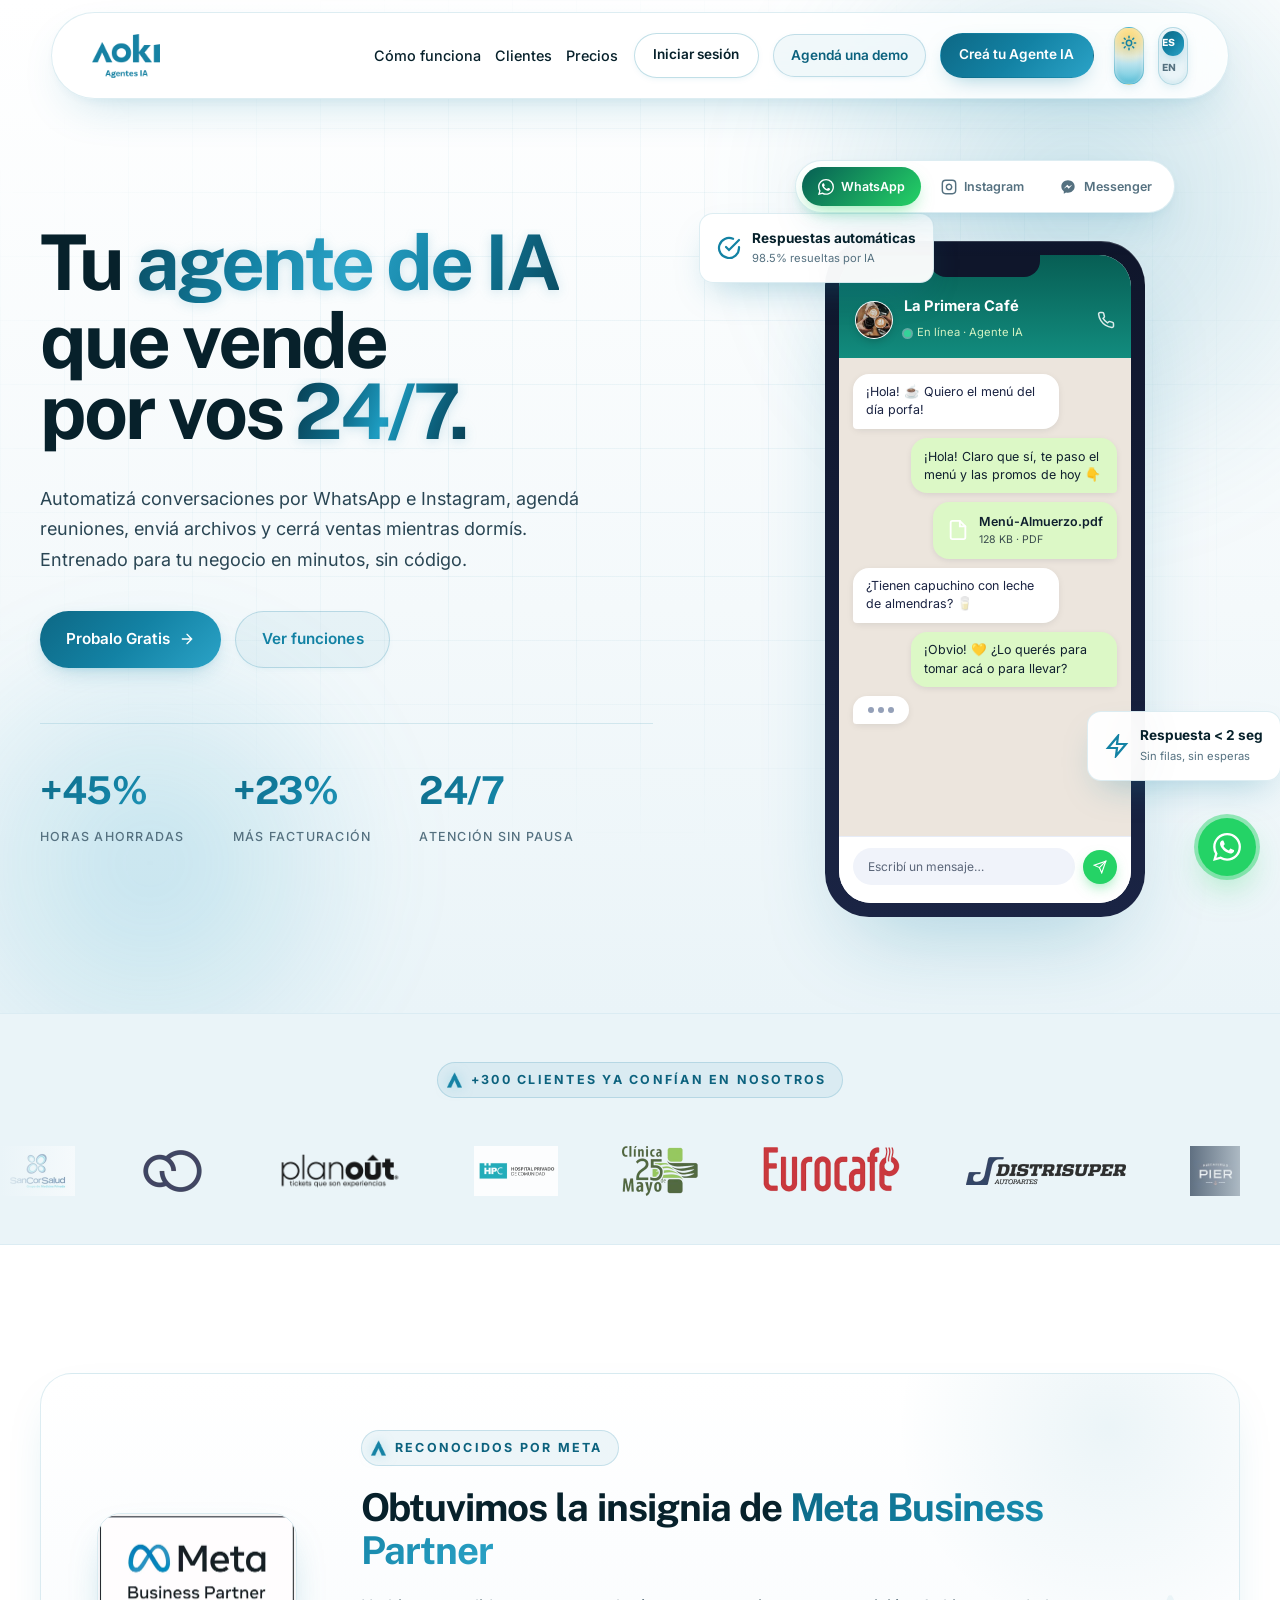
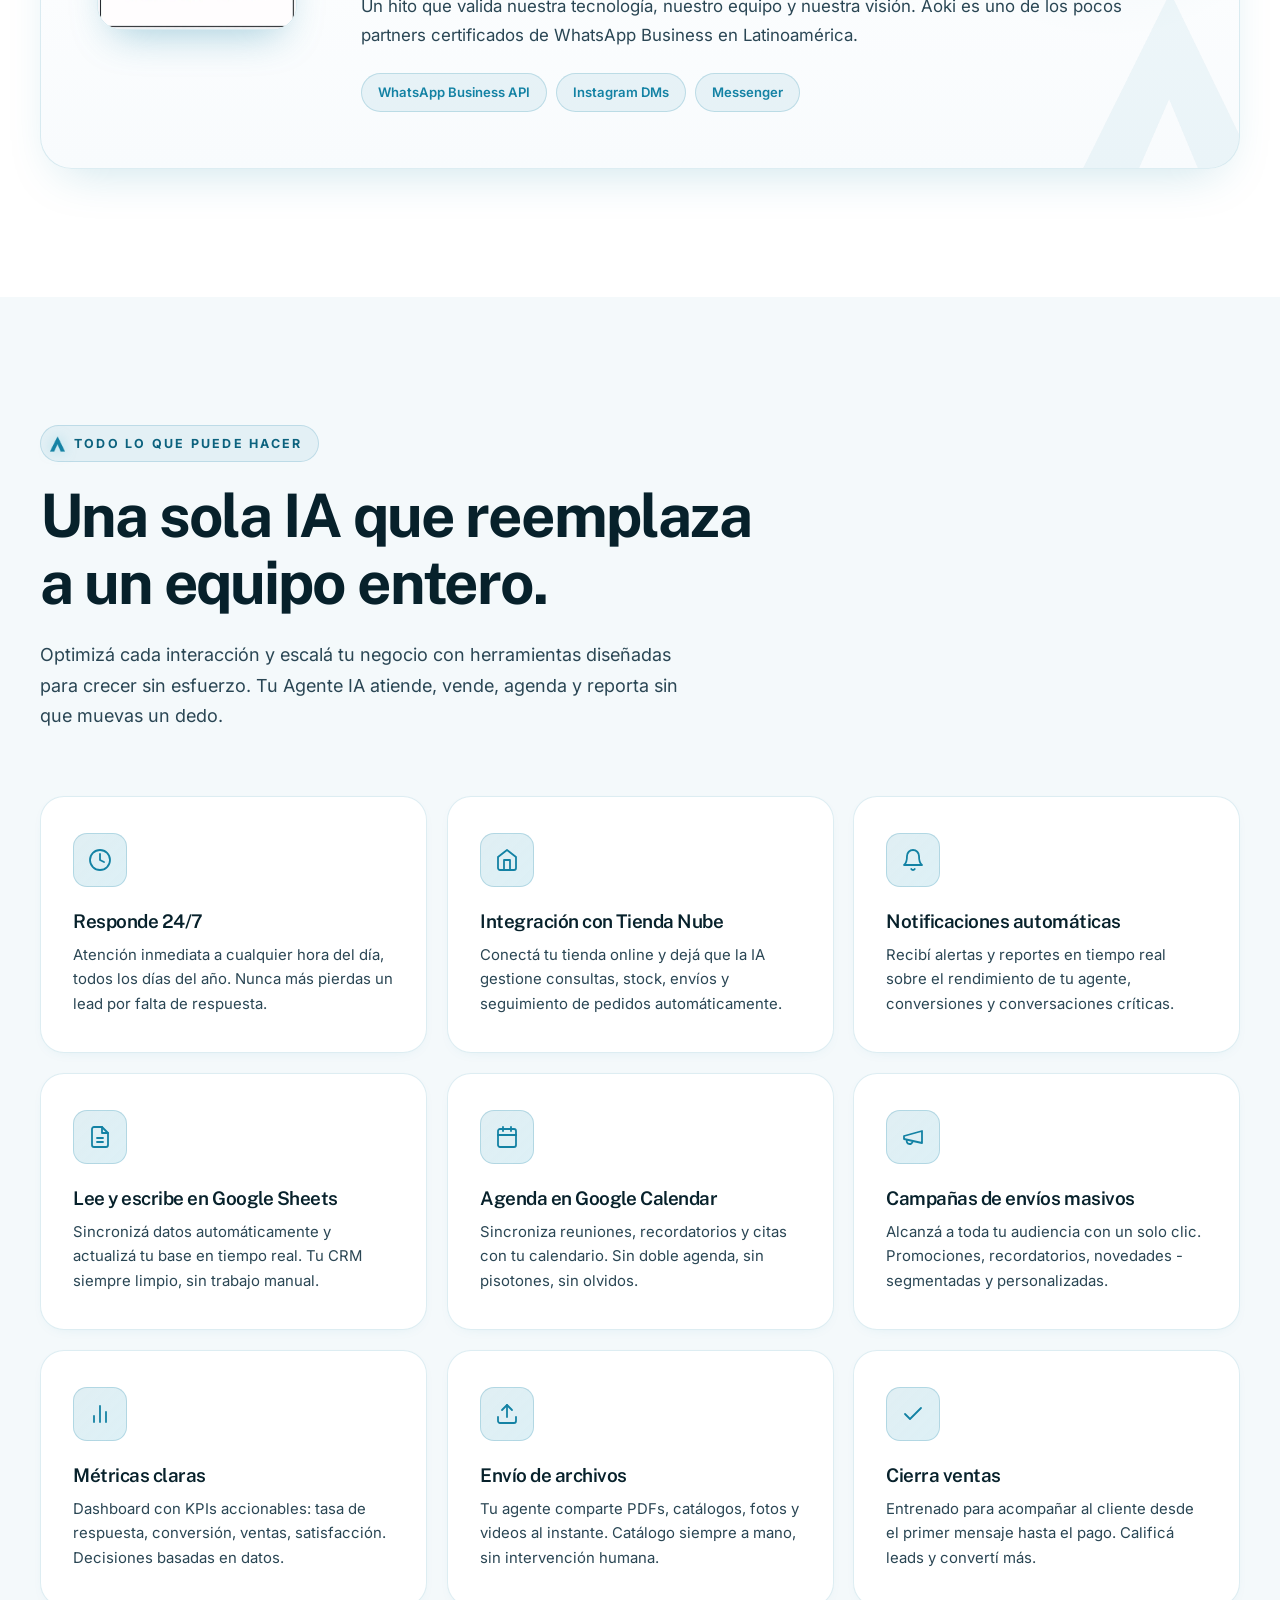
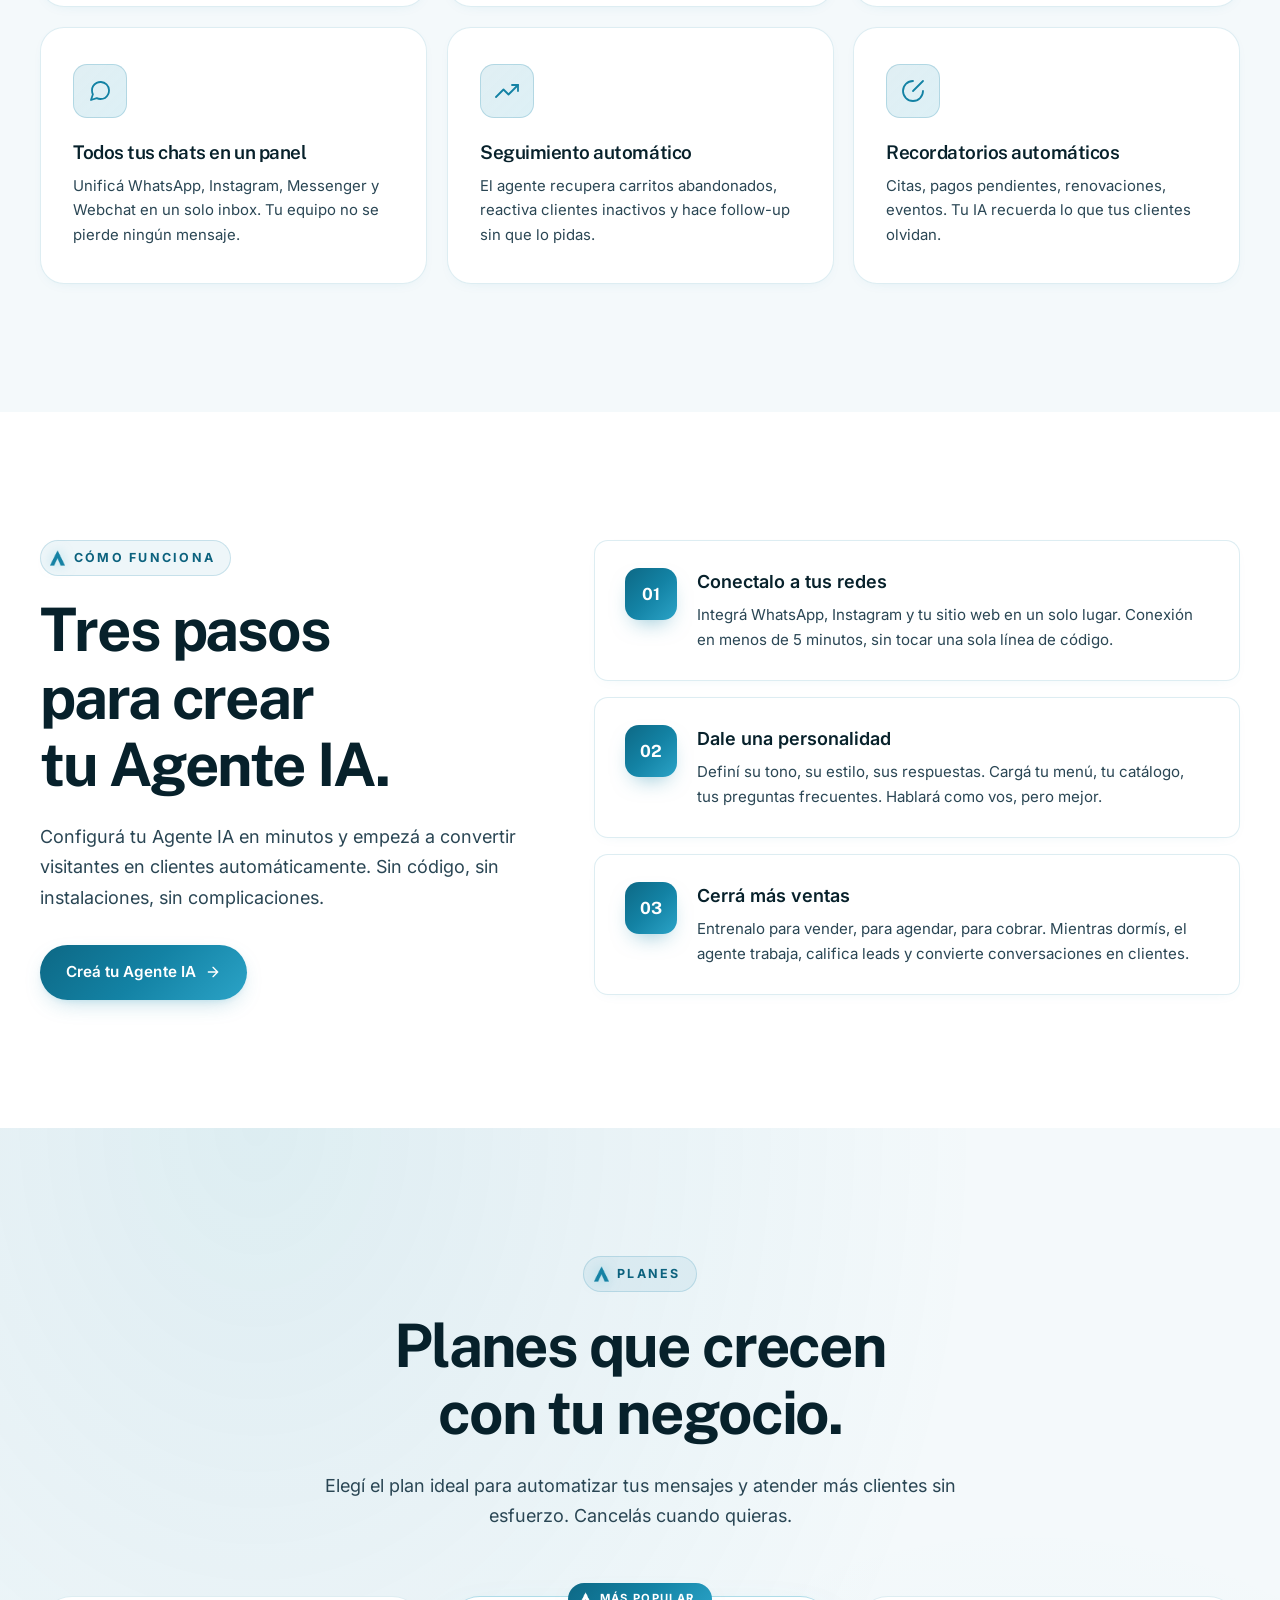
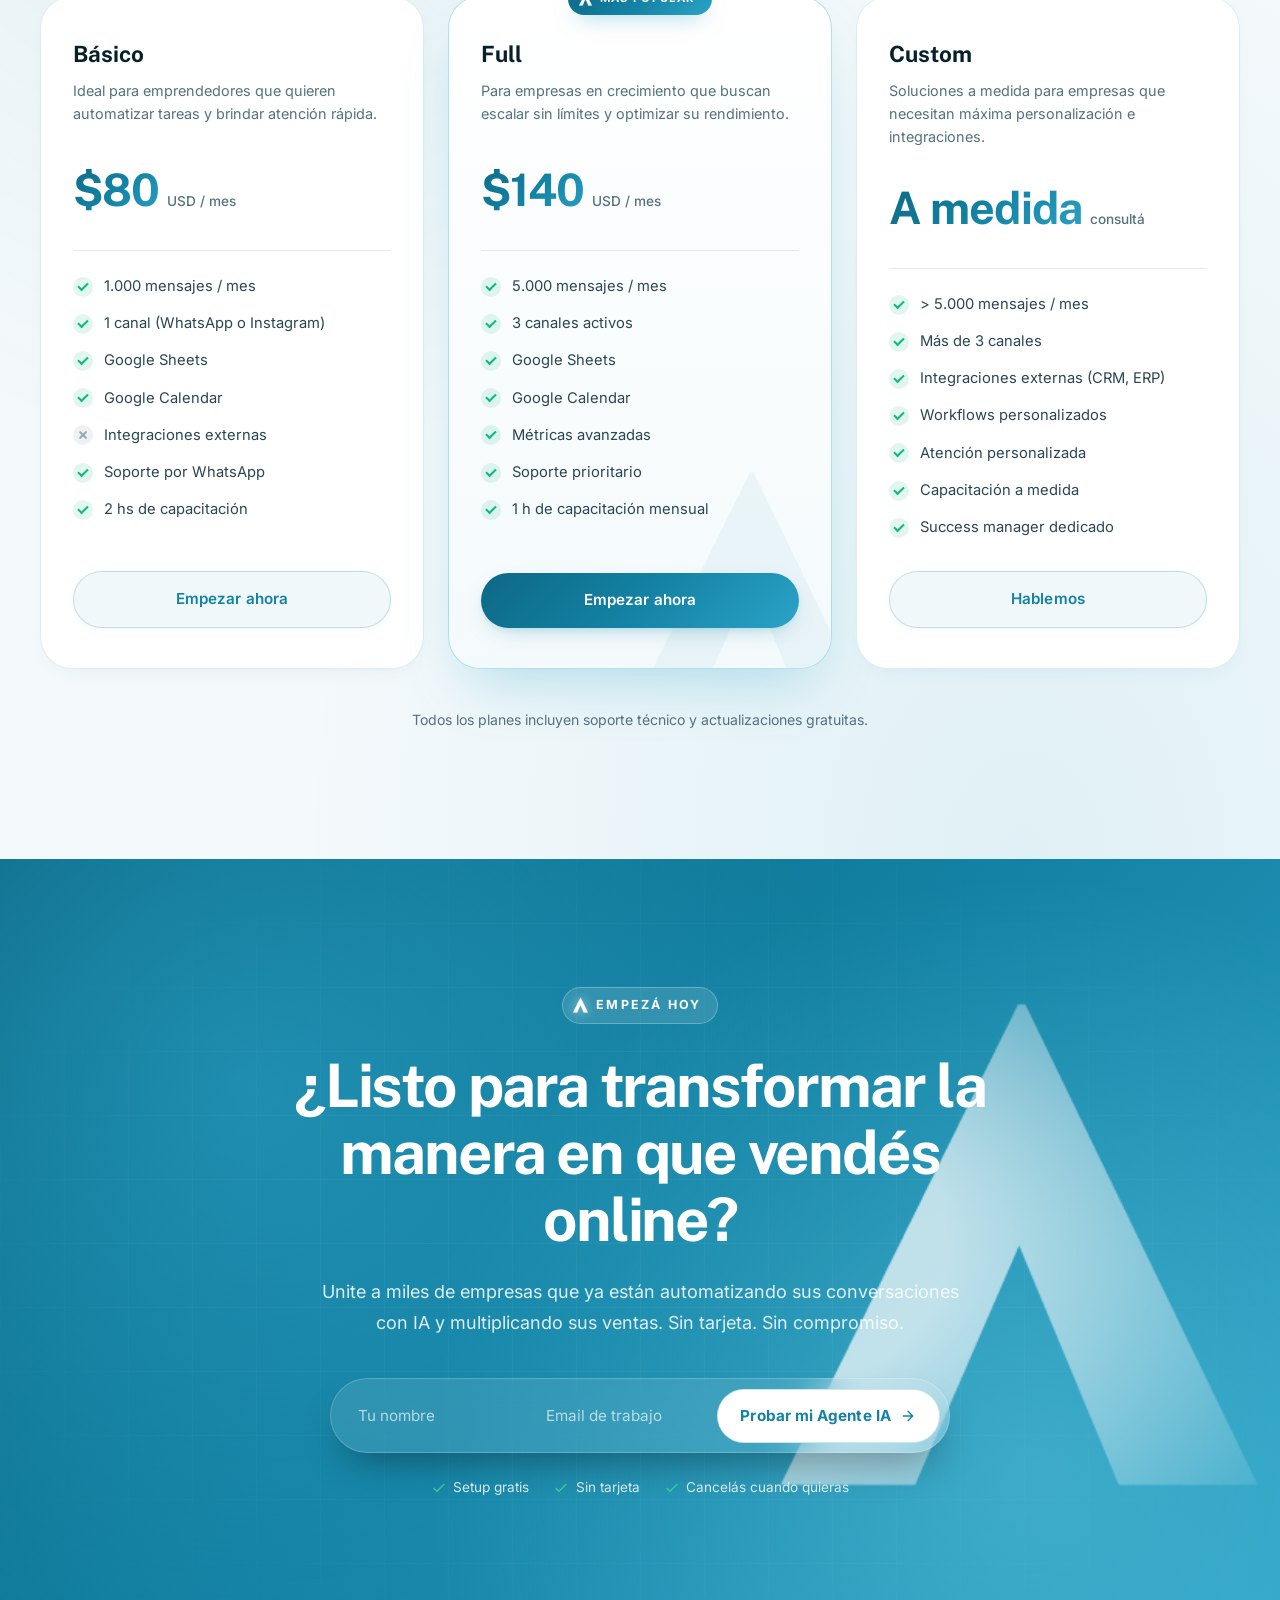
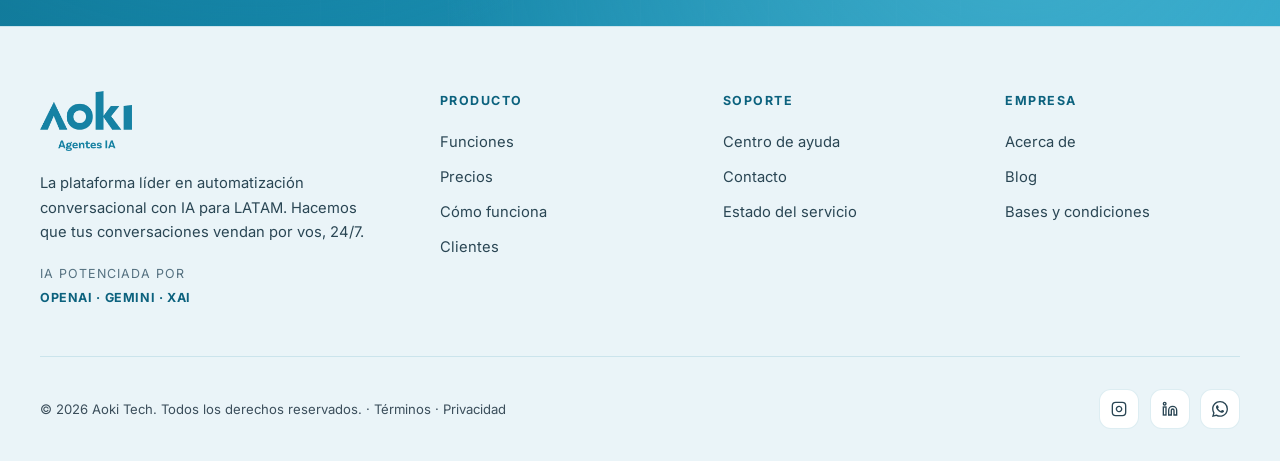
==== commit 904f55a1: "title fix" ====
--- a/index.html
+++ b/index.html
@@ -50,7 +50,7 @@
   <link rel="preload" href="fonts/inter-latin.woff2" as="font" type="font/woff2" crossorigin />
   <link rel="preload" href="fonts/public-sans-latin.woff2" as="font" type="font/woff2" crossorigin />
 
-  <link rel="stylesheet" href="css/styles.css?v=20260412s" />
+  <link rel="stylesheet" href="css/styles.css?v=20260412t" />
   <link rel="icon" href="aoki-favicon.png" type="image/png" />
   <link rel="apple-touch-icon" href="aoki-favicon.png" />
 
@@ -575,6 +575,6 @@
     <span class="lang-sweep-stripe lang-sweep-stripe-3"></span>
   </div>
 
-  <script src="js/main.js?v=20260412s"></script>
+  <script src="js/main.js?v=20260412t"></script>
 </body>
 </html>
--- a/css/styles.css
+++ b/css/styles.css
@@ -704,7 +704,7 @@
   font-size: clamp(2.5rem, 6vw, 5rem);
   font-weight: 700;
   letter-spacing: -0.04em;
-  line-height: 0.95;
+  line-height: 0.88;
   margin-bottom: 1.75rem;
   color: var(--text);
 }
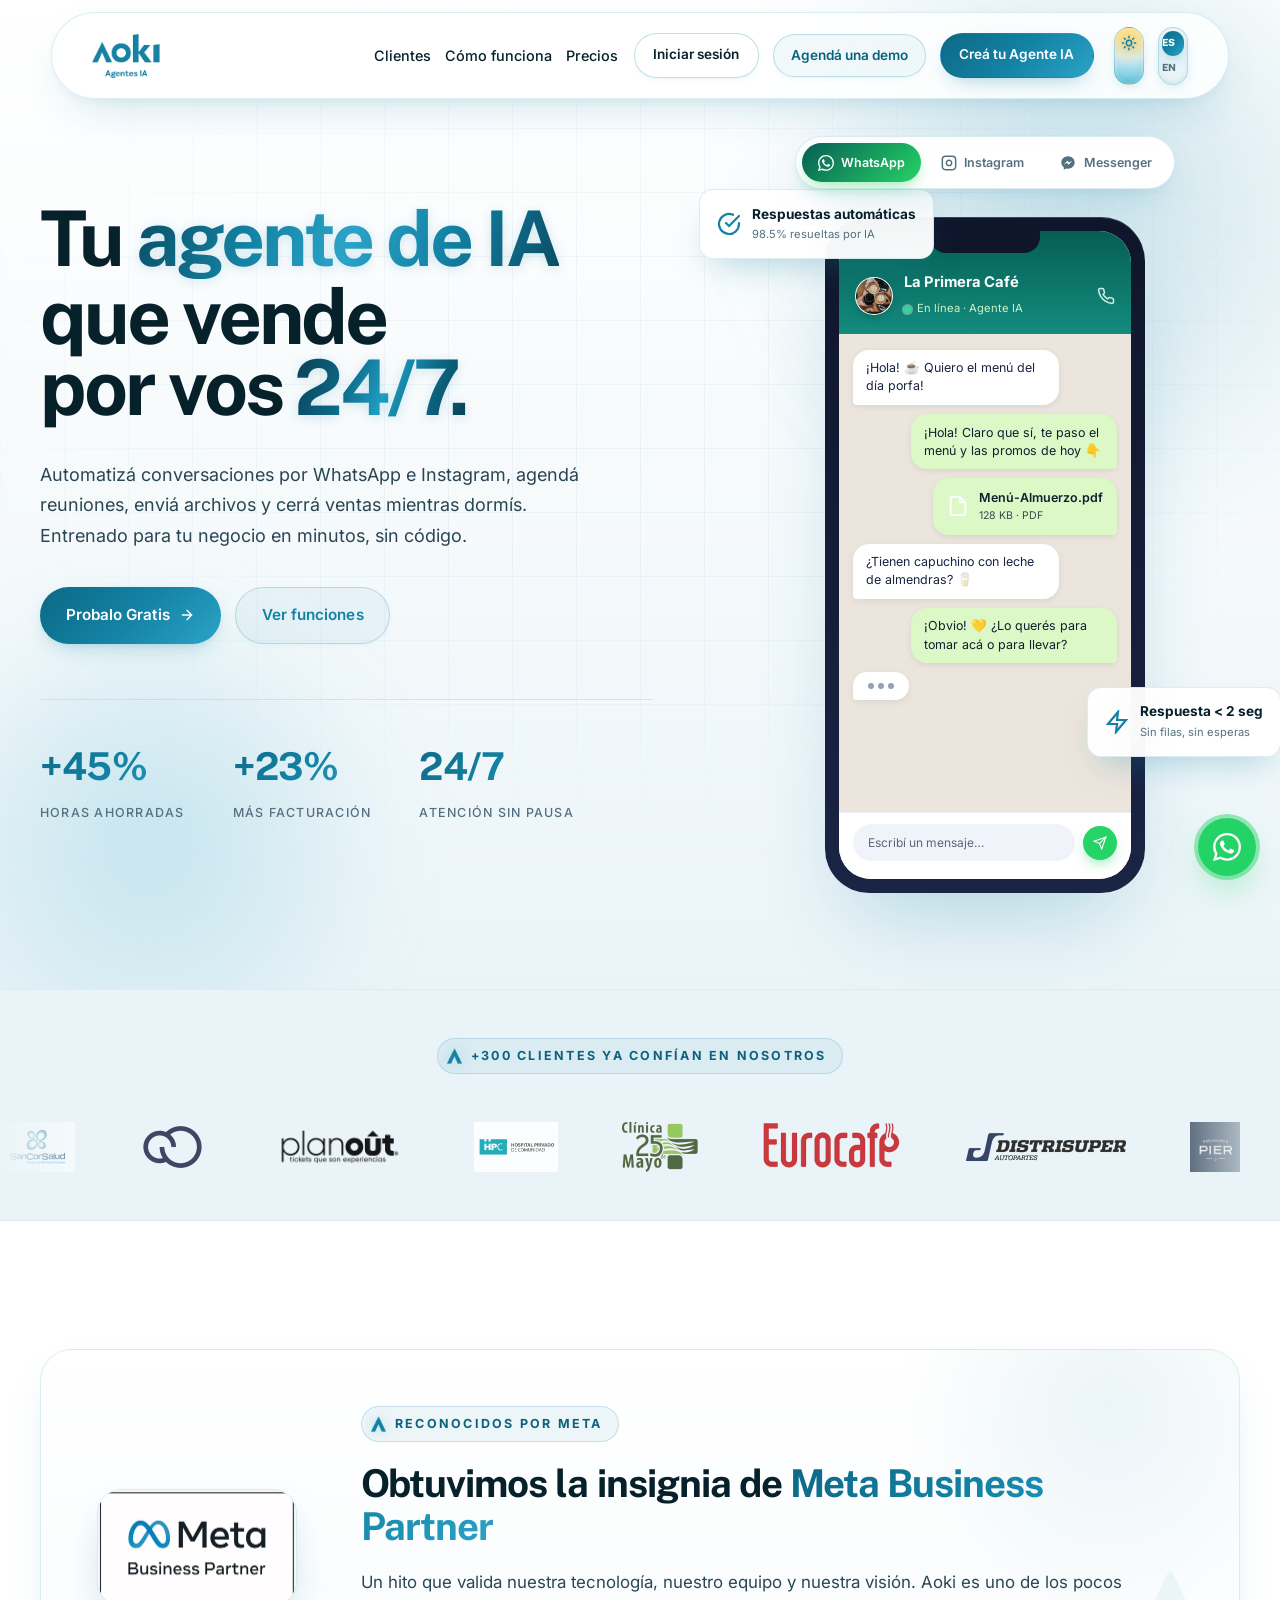
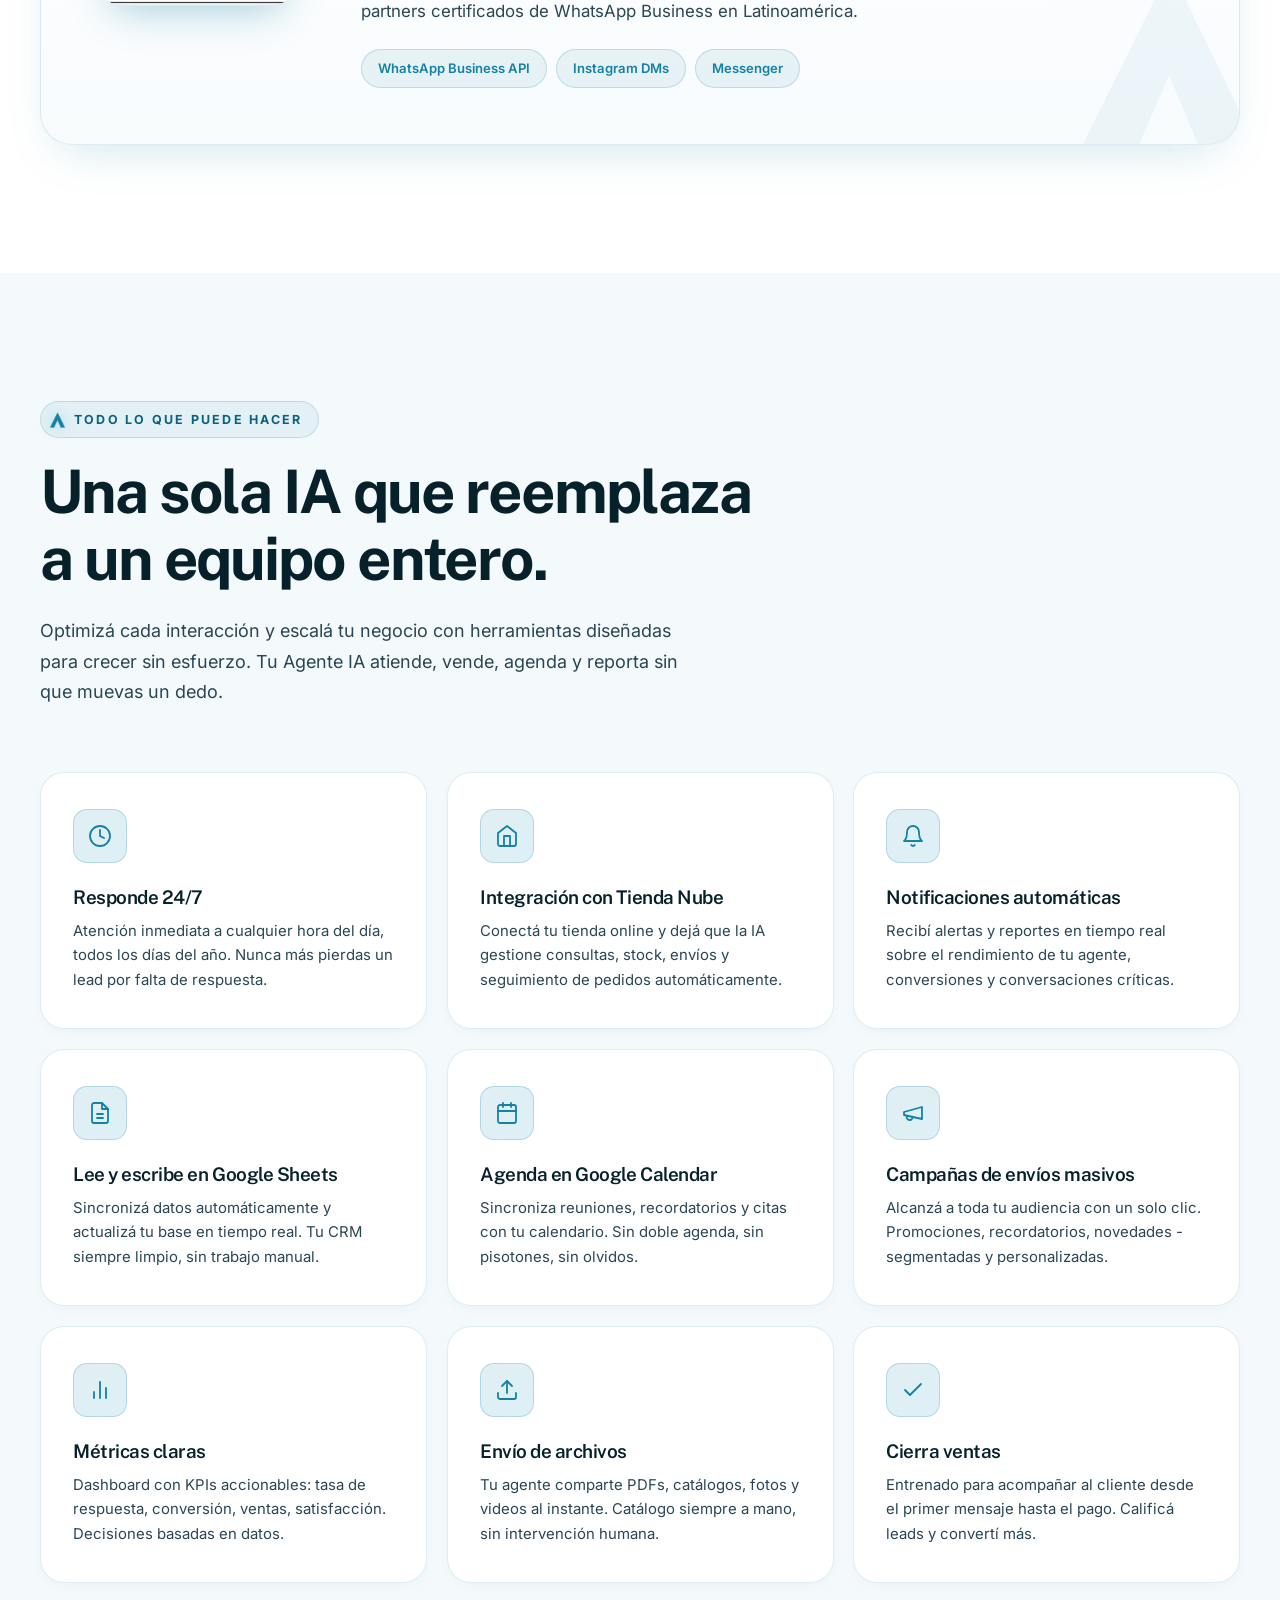
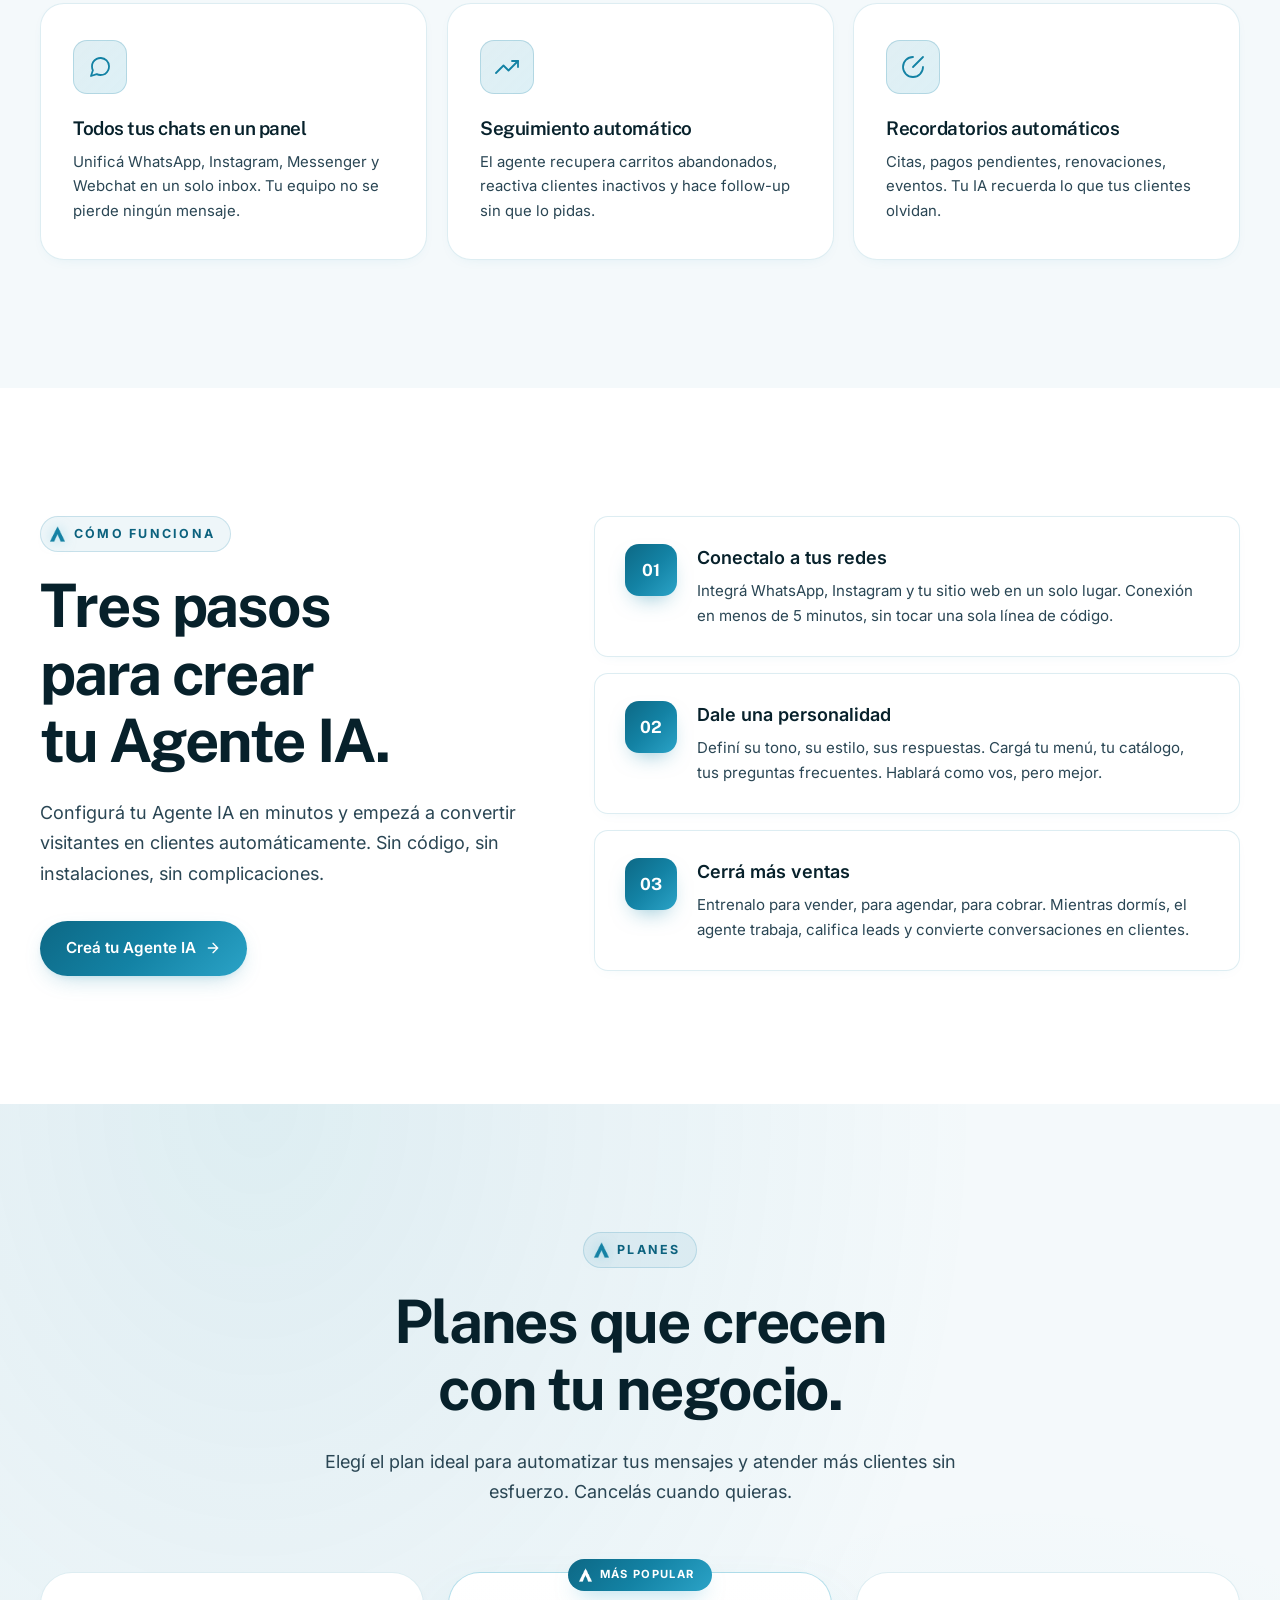
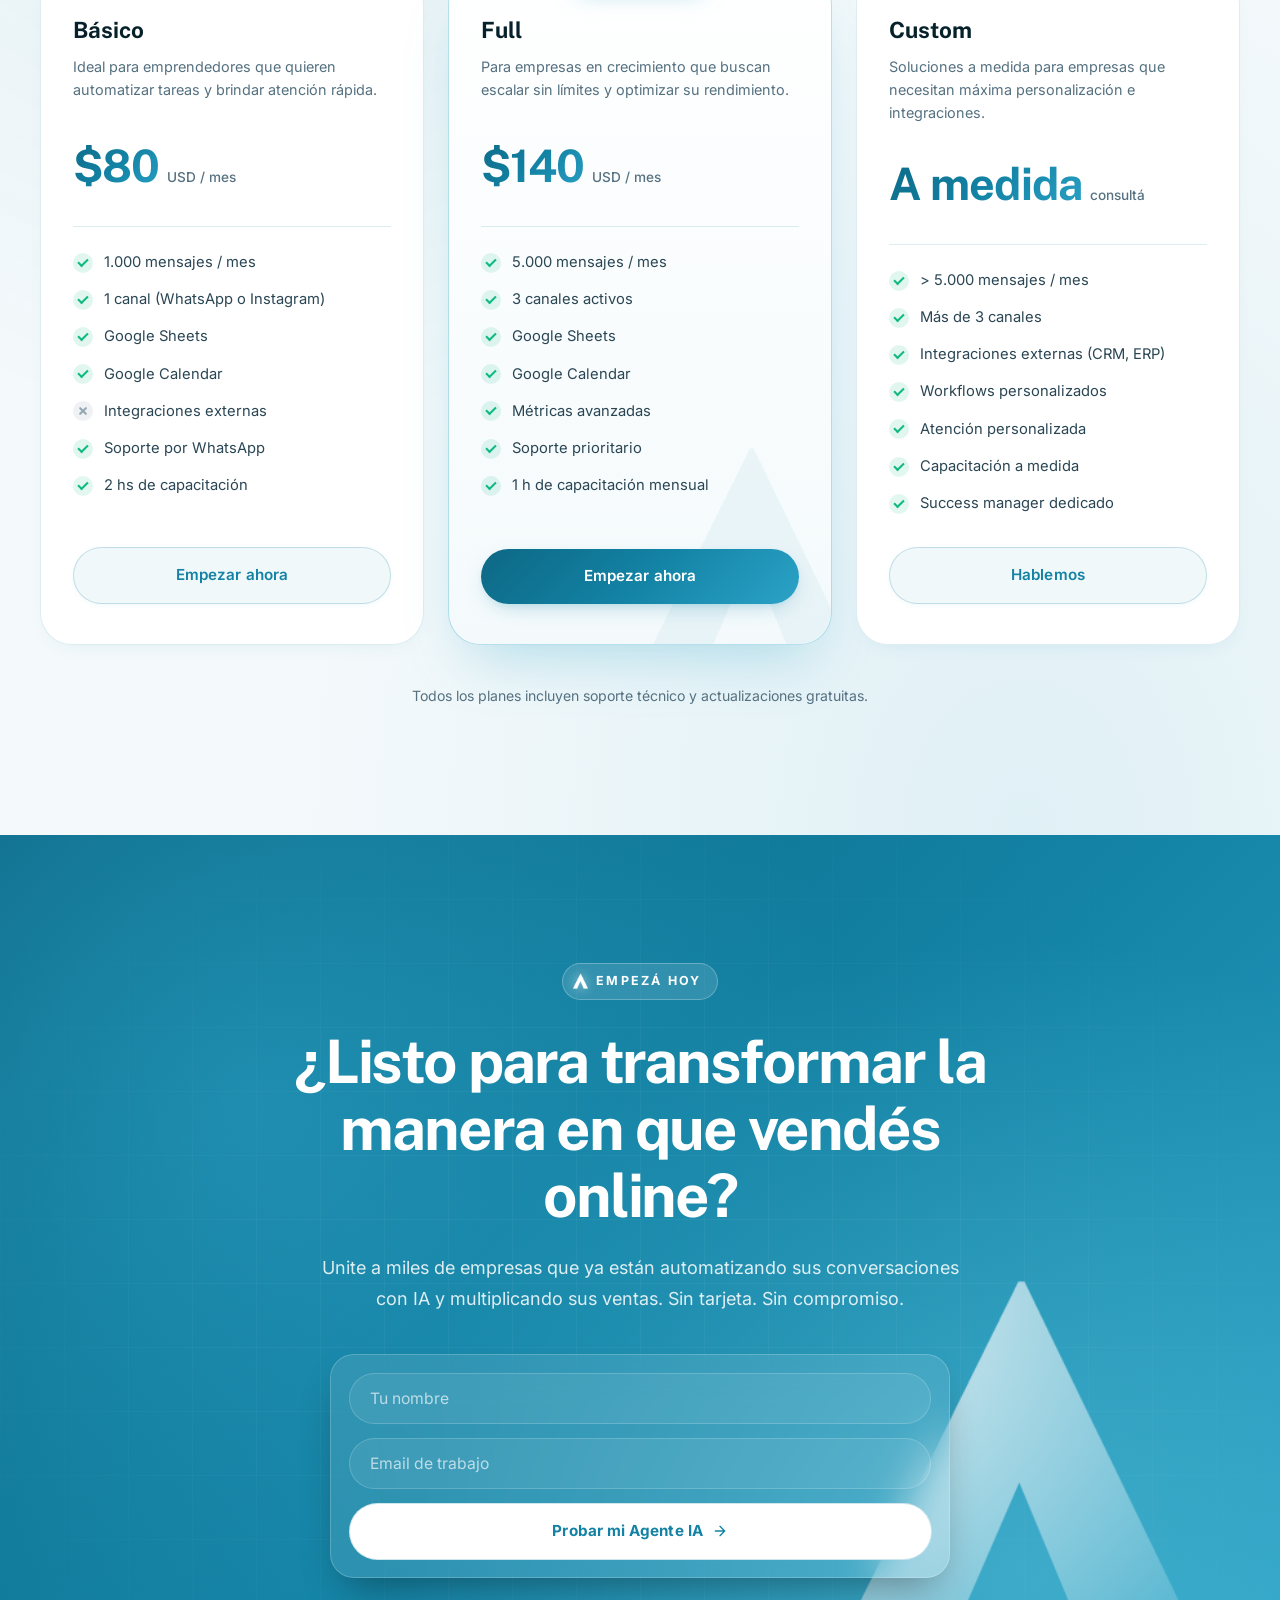
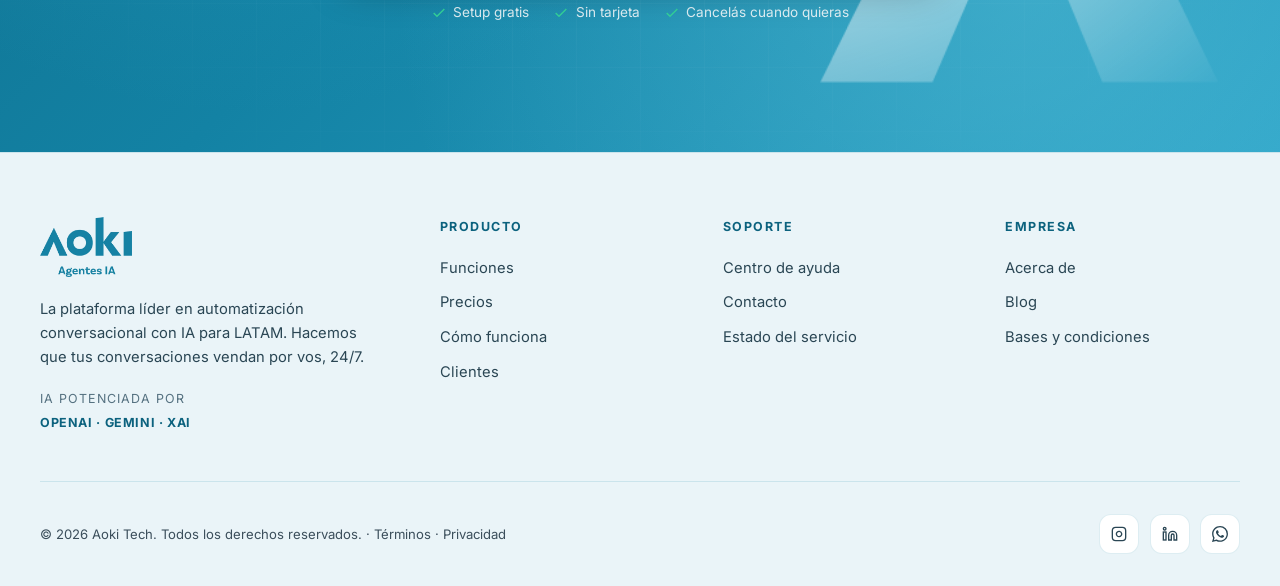
==== commit b6994174: "english logo fix" ====
--- a/index.html
+++ b/index.html
@@ -9,6 +9,9 @@
 
   <!-- Open Graph -->
   <link rel="canonical" href="https://aokitech.com.ar/" />
+  <link rel="alternate" hreflang="es" href="https://aokitech.com.ar/" />
+  <link rel="alternate" hreflang="en" href="https://aokitech.com.ar/en/" />
+  <link rel="alternate" hreflang="x-default" href="https://aokitech.com.ar/" />
   <meta property="og:title" content="Aoki Tech | Agente de IA · AI Sales Agent 24/7" />
   <meta property="og:description" content="Automatizá conversaciones y cerrá ventas con un Agente de IA. Automate conversations and close sales with an AI agent for WhatsApp, Instagram &amp; Messenger." />
   <meta property="og:locale:alternate" content="en_US" />
@@ -50,7 +53,7 @@
   <link rel="preload" href="fonts/inter-latin.woff2" as="font" type="font/woff2" crossorigin />
   <link rel="preload" href="fonts/public-sans-latin.woff2" as="font" type="font/woff2" crossorigin />
 
-  <link rel="stylesheet" href="css/styles.css?v=20260412t" />
+  <link rel="stylesheet" href="css/styles.css?v=20260412y" />
   <link rel="icon" href="aoki-favicon.png" type="image/png" />
   <link rel="apple-touch-icon" href="aoki-favicon.png" />
 
@@ -63,17 +66,17 @@
   <header class="site-header" id="site-header">
     <div class="shell header-inner">
       <a class="brand-mark" href="/" aria-label="Aoki Tech">
-        <img src="aoki-logo.webp" alt="Aoki Tech" width="344" height="224" fetchpriority="high" decoding="async" data-logo-swap data-logo-es="aoki-logo.webp" data-logo-en="aoki-logo-en.webp" />
+        <img src="aoki-logo.webp" alt="Aoki Tech" width="344" height="224" fetchpriority="high" decoding="async" data-logo-swap data-logo-es="/aoki-logo.webp" data-logo-en="/aoki-logo-en.webp" />
       </a>
       <nav class="nav" id="primary-nav" aria-label="Principal">
         <a class="nav-brand" href="/" aria-label="Aoki Tech">
-          <img src="aoki-logo.webp" alt="Aoki Tech" width="344" height="224" loading="lazy" decoding="async" data-logo-swap data-logo-es="aoki-logo.webp" data-logo-en="aoki-logo-en.webp" />
+          <img src="aoki-logo.webp" alt="Aoki Tech" width="344" height="224" loading="lazy" decoding="async" data-logo-swap data-logo-es="/aoki-logo.webp" data-logo-en="/aoki-logo-en.webp" />
         </a>
         <button class="nav-close" aria-label="Cerrar menú">
           <svg viewBox="0 0 24 24" fill="none" stroke="currentColor" stroke-width="2" stroke-linecap="round"><path d="M18 6L6 18M6 6l12 12"/></svg>
         </button>
+        <a href="#clients" data-i18n="nav.clients">Clientes</a>
         <a href="#steps" data-i18n="nav.steps">Cómo funciona</a>
-        <a href="#clients" data-i18n="nav.clients">Clientes</a>
         <a href="#pricing" data-i18n="nav.pricing">Precios</a>
         <a class="header-login" href="#login" data-i18n="nav.login">Iniciar sesión</a>
         <a class="header-secondary" href="#contact" data-i18n="nav.demo">Agendá una demo</a>
@@ -509,7 +512,7 @@
       <div class="footer-grid">
         <div class="footer-brand">
           <span class="footer-logo">
-            <img src="aoki-logo.webp" alt="Aoki Tech" width="344" height="224" loading="lazy" decoding="async" data-logo-swap data-logo-es="aoki-logo.webp" data-logo-en="aoki-logo-en.webp" />
+            <img src="aoki-logo.webp" alt="Aoki Tech" width="344" height="224" loading="lazy" decoding="async" data-logo-swap data-logo-es="/aoki-logo.webp" data-logo-en="/aoki-logo-en.webp" />
           </span>
           <p data-i18n="footer.tagline">La plataforma líder en automatización conversacional con IA para LATAM. Hacemos que tus conversaciones vendan por vos, 24/7.</p>
           <div class="footer-providers">
@@ -575,6 +578,6 @@
     <span class="lang-sweep-stripe lang-sweep-stripe-3"></span>
   </div>
 
-  <script src="js/main.js?v=20260412t"></script>
+  <script src="js/main.js?v=20260412y"></script>
 </body>
 </html>
--- a/css/styles.css
+++ b/css/styles.css
@@ -352,20 +352,30 @@
   align-items: center;
   position: relative;
   z-index: 102;
+  height: 56px;
+  overflow: visible;
+  transform-origin: left center;
+  transition: height 0.8s cubic-bezier(0.65, 0, 0.35, 1), transform 0.6s var(--ease);
 }
 .brand-mark img {
   display: block;
   height: 56px;
   width: auto;
   max-width: none;
-  transition: height 0.8s cubic-bezier(0.65, 0, 0.35, 1), transform 0.6s var(--ease), filter 0.5s var(--ease);
-}
-.is-scrolled .brand-mark img { height: 44px; }
+  transform-origin: left center;
+  will-change: transform;
+  transition: transform 0.8s cubic-bezier(0.65, 0, 0.35, 1), filter 0.5s var(--ease);
+}
+.is-scrolled .brand-mark { height: 44px; }
+.is-scrolled .brand-mark img { transform: scale(0.7857); } /* 44 / 56 */
 @media (max-width: 720px) {
+  .brand-mark { height: 46px; }
   .brand-mark img { height: 46px; }
-  .is-scrolled .brand-mark img { height: 38px; }
-}
-.brand-mark:hover img { transform: scale(1.04); filter: brightness(1.05); }
+  .is-scrolled .brand-mark { height: 38px; }
+  .is-scrolled .brand-mark img { transform: scale(0.8261); } /* 38 / 46 */
+}
+.brand-mark:hover { transform: scale(1.04); }
+.brand-mark:hover img { filter: brightness(1.05); }
 
 .nav {
   display: flex;
@@ -636,14 +646,14 @@
 /* ============= HERO ============= */
 .hero {
   position: relative;
-  padding: clamp(7rem, 13vw, 10rem) 0 clamp(4rem, 8vw, 6rem);
+  padding: clamp(6.5rem, 11vw, 8.5rem) 0 clamp(4rem, 8vw, 6rem);
   background: var(--grad-deep);
   overflow: hidden;
   isolation: isolate;
 }
 @media (max-width: 1024px) {
   .hero {
-    padding-top: 10rem;
+    padding-top: 8.5rem;
   }
 }
 .hero-bg {
@@ -1338,14 +1348,19 @@
 .cap-card, .process-step, .plan {
   position: relative;
   padding: 2.25rem 2rem;
-  background: var(--bg-card);
+  background-color: var(--bg-card);
   border: 1px solid var(--border);
   border-radius: var(--radius-lg);
+  /* List both the longhand and the shorthand so every code path
+     (solid-to-solid, gradient-to-gradient, whatever the hover rule uses)
+     has a real transition target. Otherwise the dark-mode gradient on
+     .plan-popular snap-swaps to a flat color on hover. */
   transition:
     transform 0.7s cubic-bezier(0.5, 0, 0.1, 1),
     border-color 0.7s cubic-bezier(0.5, 0, 0.1, 1),
     box-shadow 0.7s cubic-bezier(0.5, 0, 0.1, 1),
-    background-color 0.7s cubic-bezier(0.5, 0, 0.1, 1);
+    background-color 0.7s cubic-bezier(0.5, 0, 0.1, 1),
+    background-image 0.7s cubic-bezier(0.5, 0, 0.1, 1);
   overflow: hidden;
   isolation: isolate;
   box-shadow: 0 4px 16px -10px rgba(19, 130, 164, 0.18);
@@ -1759,8 +1774,8 @@
     url("../aoki-favicon.png"),
     linear-gradient(rgba(255, 255, 255, 0.06) 1px, transparent 1px),
     linear-gradient(90deg, rgba(255, 255, 255, 0.06) 1px, transparent 1px);
-  background-size: 480px auto, 64px 64px, 64px 64px;
-  background-position: calc(50% + 380px) center, 0 0, 0 0;
+  background-size: 400px auto, 64px 64px, 64px 64px;
+  background-position: calc(50% + 380px) 88%, 0 0, 0 0;
   background-repeat: no-repeat, repeat, repeat;
   mask-image: radial-gradient(ellipse 80% 80% at 50% 50%, #000 30%, transparent 80%);
   -webkit-mask-image: radial-gradient(ellipse 80% 80% at 50% 50%, #000 30%, transparent 80%);
@@ -1789,29 +1804,39 @@
 }
 .cta-form-row {
   display: grid;
-  grid-template-columns: 1fr 1fr auto;
-  gap: 0.75rem;
-  padding: 0.6rem;
+  grid-template-columns: 1fr;
+  gap: 0.85rem;
+  padding: 1.1rem;
   background: rgba(255, 255, 255, 0.1);
   border: 1px solid rgba(255, 255, 255, 0.2);
-  border-radius: 999px;
+  border-radius: var(--radius-lg);
   backdrop-filter: blur(20px);
   box-shadow: 0 20px 40px -15px rgba(0, 0, 0, 0.4);
 }
 .cta-form-row input {
-  background: transparent;
-  border: none;
+  background: rgba(255, 255, 255, 0.08);
+  border: 1px solid rgba(255, 255, 255, 0.18);
   color: #fff;
-  padding: 0.85rem 1.1rem;
-  font-size: 0.95rem;
+  padding: 0.95rem 1.25rem;
+  font-size: 0.98rem;
   font-family: inherit;
   outline: none;
+  border-radius: 999px;
   min-width: 0;
+  transition: background 0.3s var(--ease), border-color 0.3s var(--ease);
+}
+.cta-form-row input:focus {
+  background: rgba(255, 255, 255, 0.16);
+  border-color: rgba(255, 255, 255, 0.42);
 }
 .cta-form-row input::placeholder {
   color: rgba(255, 255, 255, 0.65);
 }
-.cta-form-row .btn-light { padding: 0.85rem 1.4rem; }
+.cta-form-row .btn-light {
+  width: 100%;
+  padding: 0.95rem 1.4rem;
+  justify-content: center;
+}
 .cta-form-foot {
   display: flex;
   flex-wrap: wrap;
@@ -1832,13 +1857,8 @@
   color: #34D399;
 }
 @media (max-width: 720px) {
-  .cta-form-row {
-    grid-template-columns: 1fr;
-    border-radius: var(--radius-lg);
-    padding: 1rem;
-  }
-  .cta-form-row input { padding: 0.75rem 1rem; }
-  .cta-form-row .btn-light { width: 100%; }
+  .cta-form-row { padding: 0.9rem; }
+  .cta-form-row input { padding: 0.85rem 1.1rem; }
 }
 
 /* ============= FOOTER ============= */
@@ -1929,8 +1949,10 @@
   color: #3B4E5B;
 }
 [data-theme="dark"] .footer-legal { color: #9FB4C1; }
-[data-theme="dark"] .footer-providers { color: #9FB4C1; }
-[data-theme="dark"] .footer-providers strong { color: #E4F2F7; }
+[data-theme="dark"] .footer-providers { color: #CFE2EA; }
+[data-theme="dark"] .footer-links a,
+[data-theme="dark"] .footer-links span { color: #CFE2EA; }
+[data-theme="dark"] .footer-links a:hover { color: var(--brand-glow); }
 .footer-social {
   display: flex;
   gap: 0.65rem;
@@ -2364,19 +2386,27 @@
   opacity: 0.45;
 }
 
-/* Dark-mode card hover: lift to a brighter dark surface, not white */
+/* Dark-mode card hover: lift to a brighter dark surface, not white.
+   Use the background-color longhand (not the `background` shorthand)
+   so we don't touch background-image — this keeps the transition
+   animating the color cleanly instead of snap-resetting the image. */
 [data-theme="dark"] .cap-card:hover,
 [data-theme="dark"] .process-step:hover,
 [data-theme="dark"] .plan:hover {
-  background: #182A45;
+  background-color: #182A45;
   border-color: rgba(95, 196, 220, 0.45);
   box-shadow:
     0 38px 70px -24px rgba(0, 0, 0, 0.7),
     0 14px 30px -14px rgba(43, 163, 199, 0.28),
     0 0 0 1px rgba(95, 196, 220, 0.08);
 }
+/* .plan-popular's base is a linear-gradient (see [data-theme="dark"]
+   .plan-popular above). To transition smoothly, the hover rule must
+   also be a linear-gradient with matching shape — same direction,
+   same number of stops, same positions. Then the browser interpolates
+   between the two color sets frame-by-frame instead of snap-swapping. */
 [data-theme="dark"] .plan-popular:hover {
-  background: #1A2D48;
+  background-image: linear-gradient(180deg, #1A2D48 0%, #152538 100%);
   box-shadow:
     0 50px 80px -22px rgba(0, 0, 0, 0.75),
     0 22px 40px -16px rgba(43, 163, 199, 0.35);
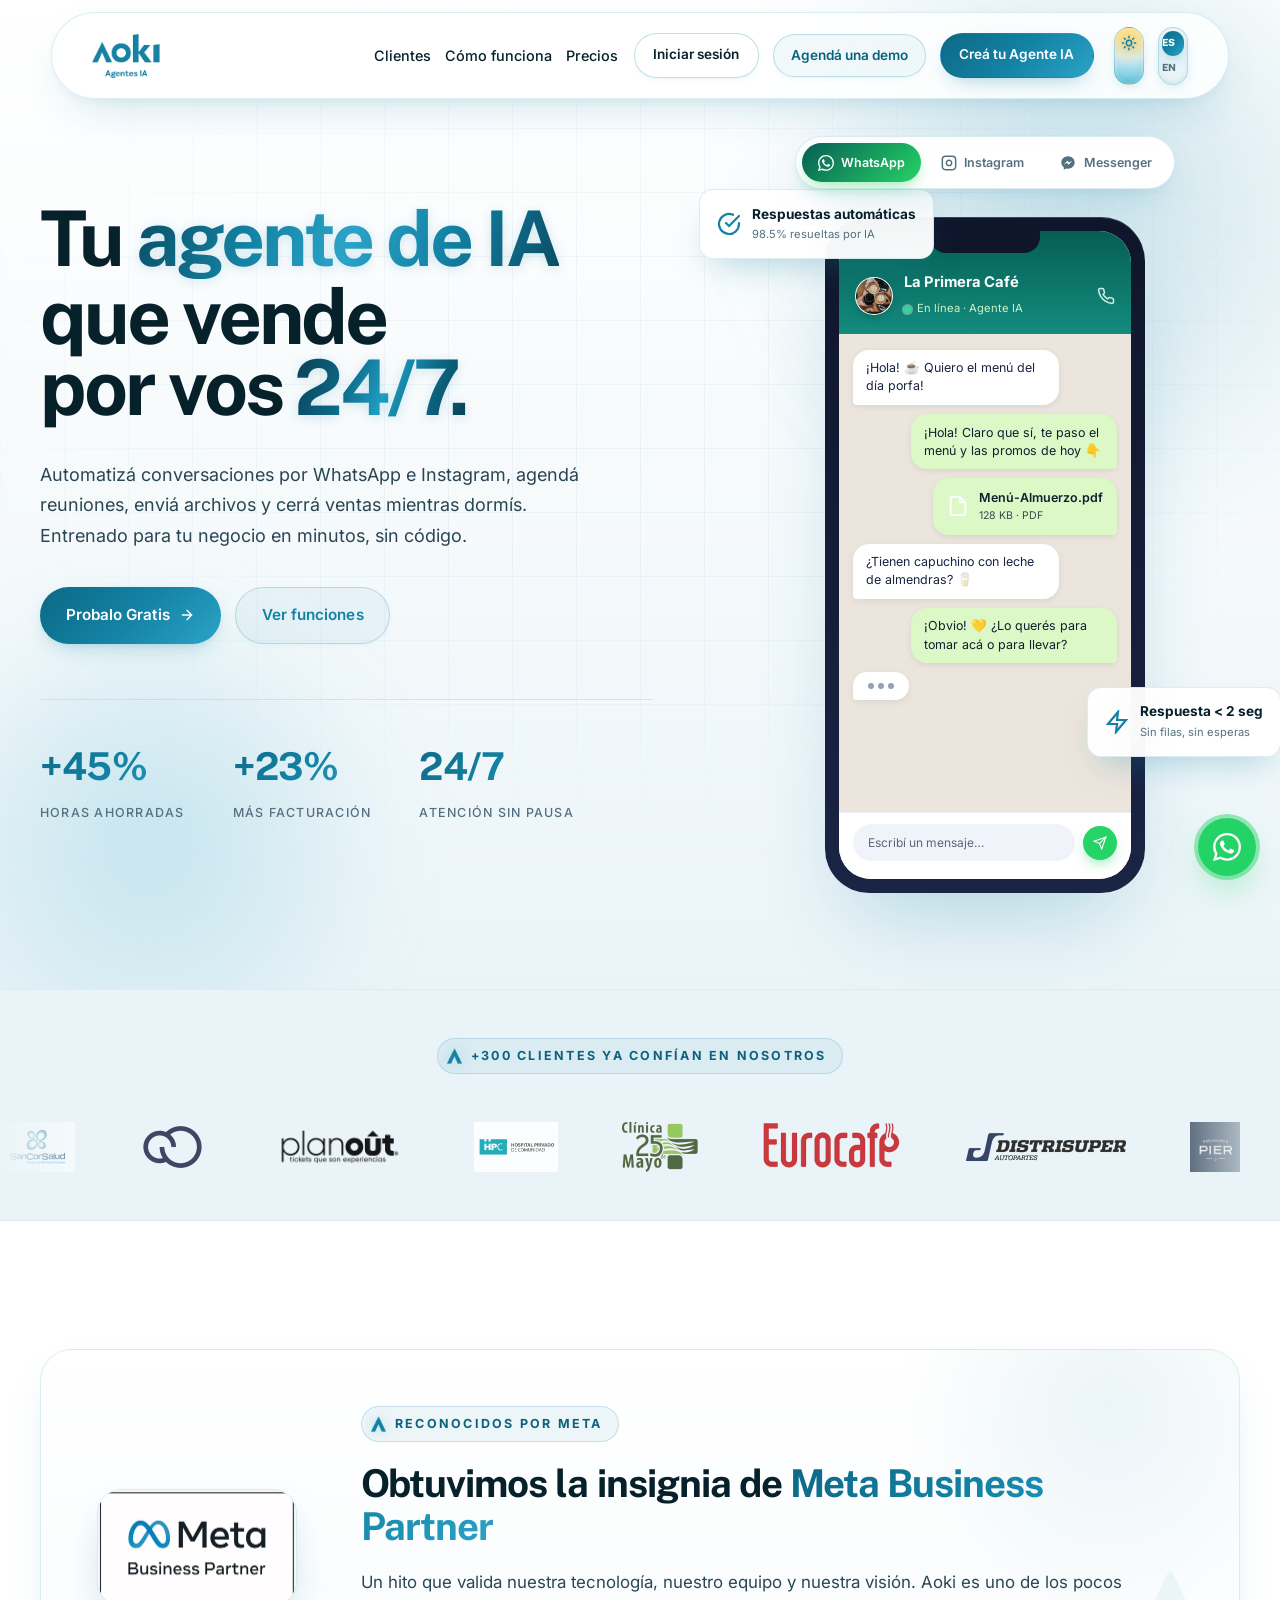
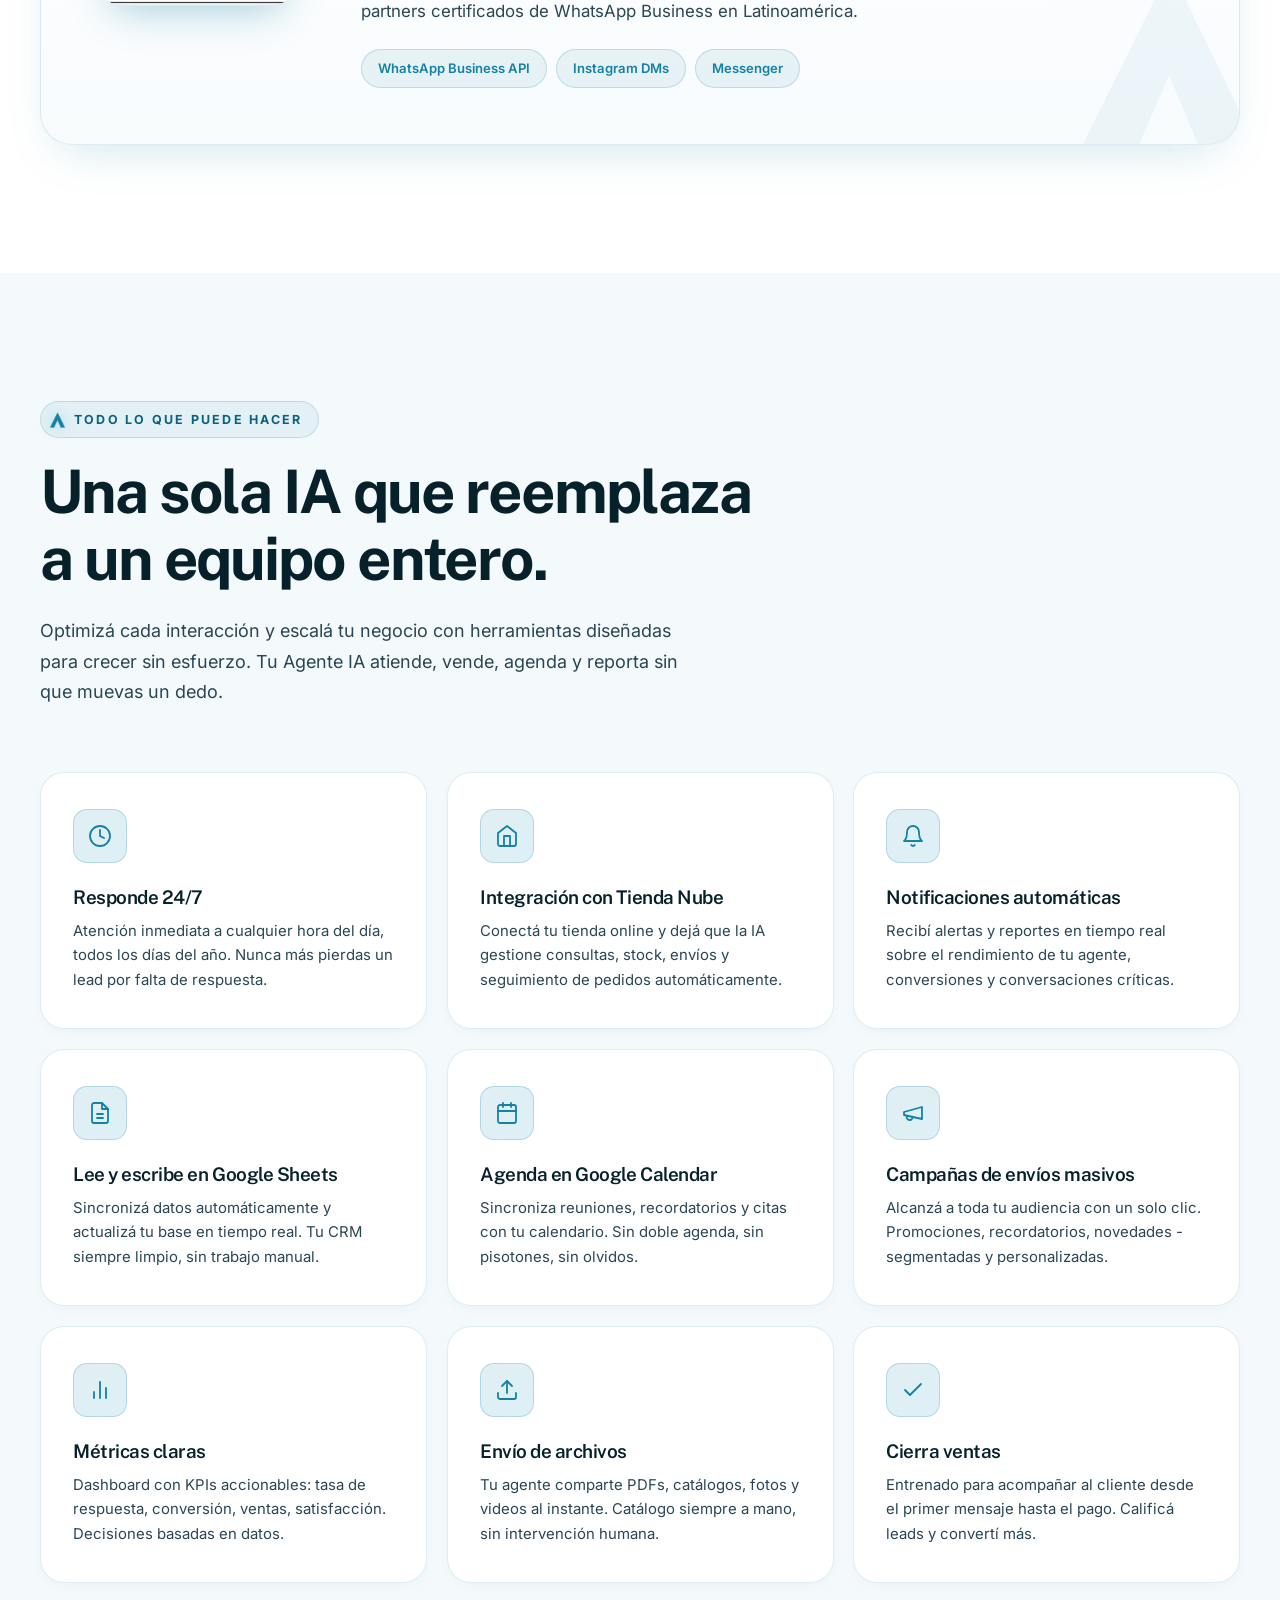
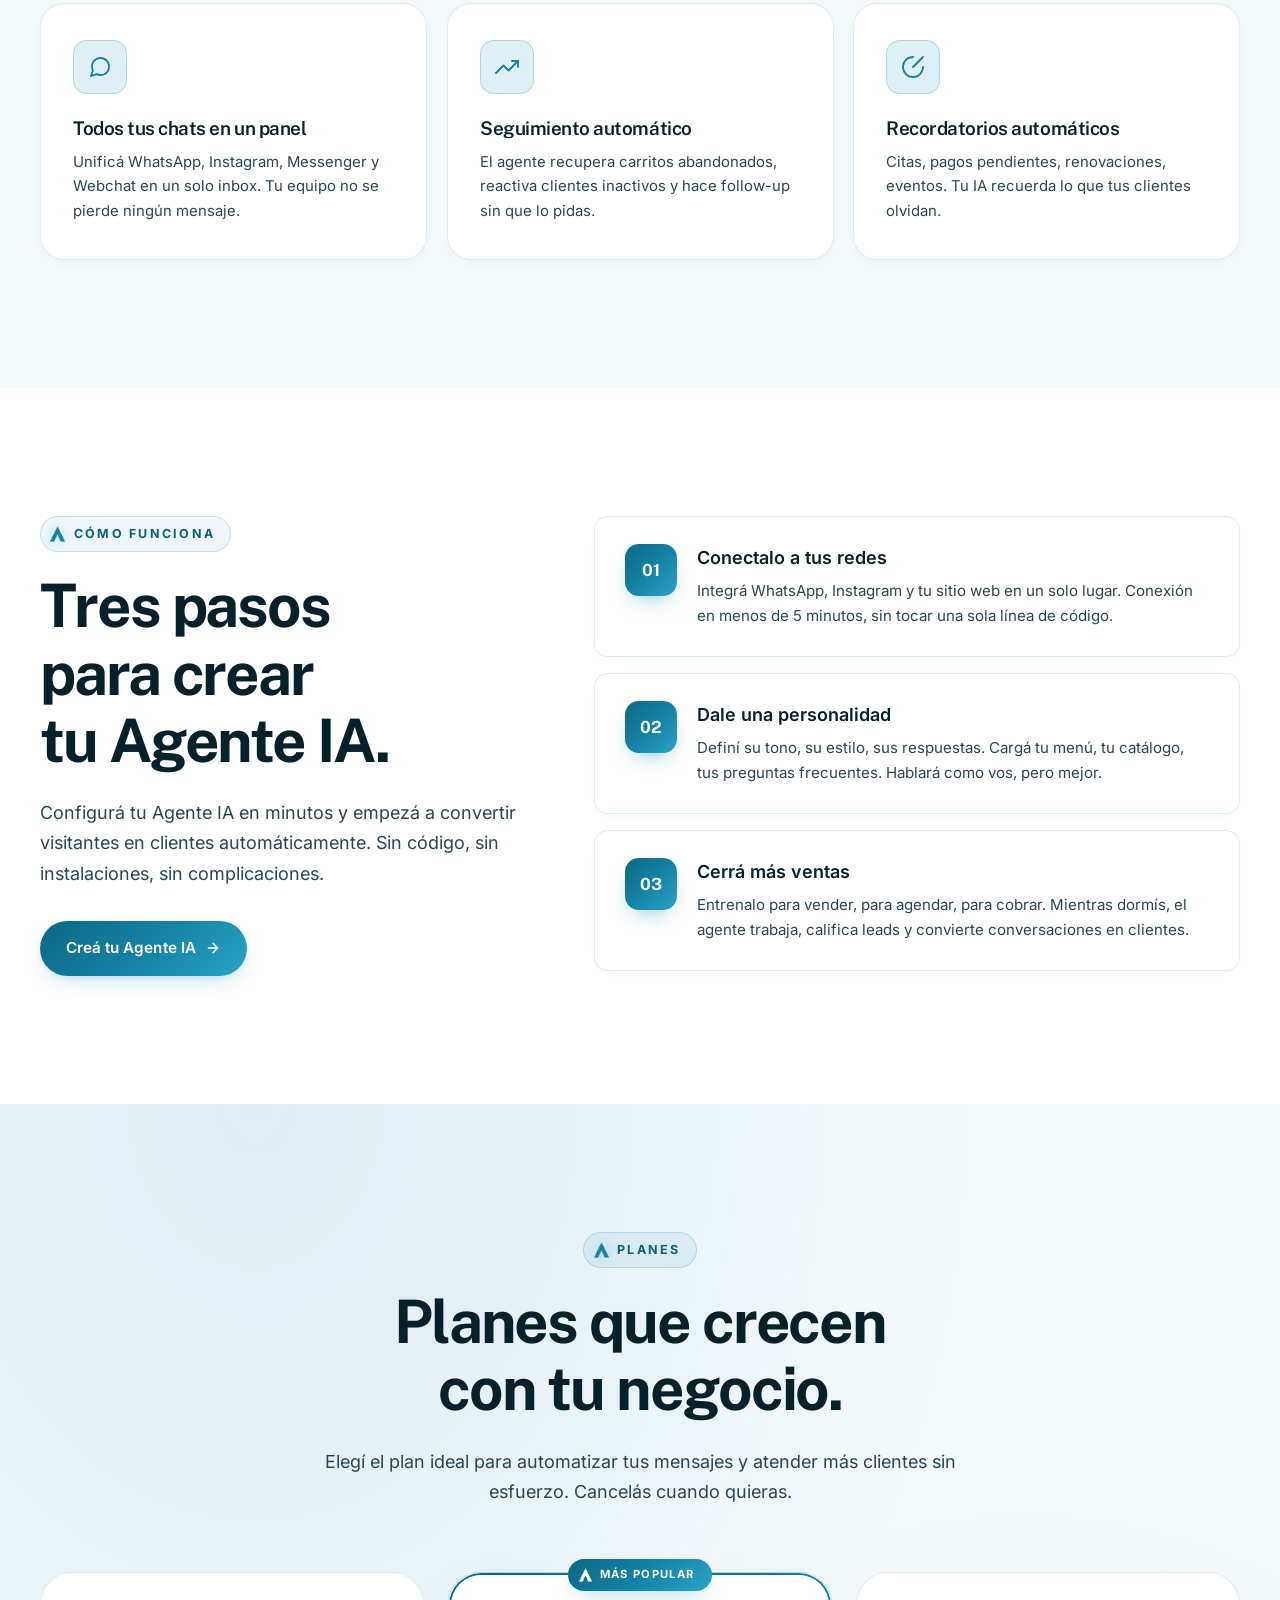
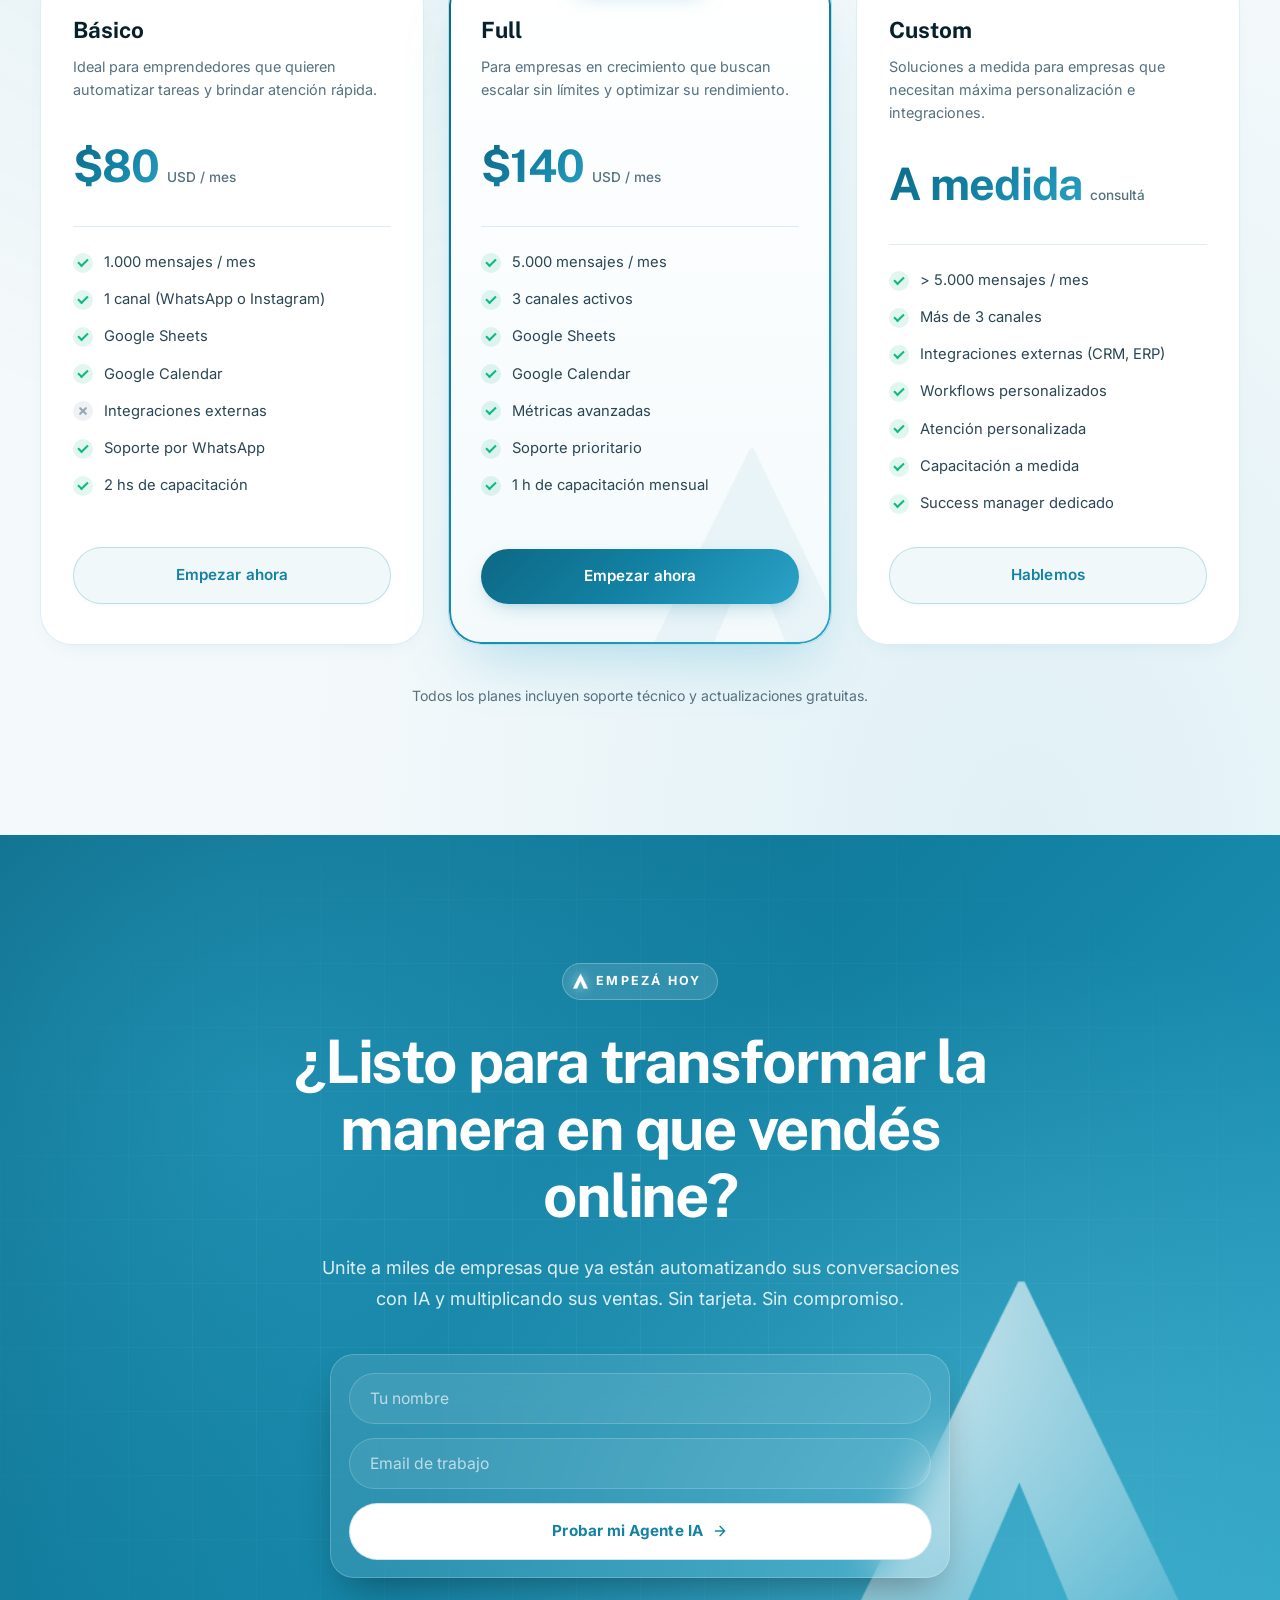
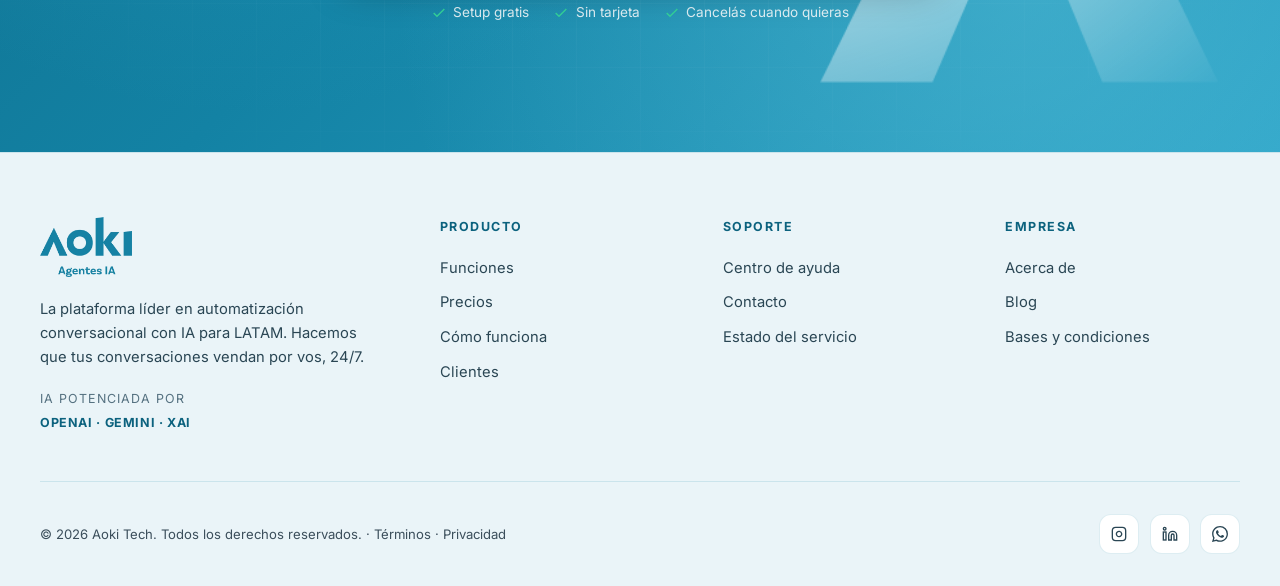
==== commit bd1a8a27: "image load fix" ====
--- a/index.html
+++ b/index.html
@@ -53,7 +53,7 @@
   <link rel="preload" href="fonts/inter-latin.woff2" as="font" type="font/woff2" crossorigin />
   <link rel="preload" href="fonts/public-sans-latin.woff2" as="font" type="font/woff2" crossorigin />
 
-  <link rel="stylesheet" href="css/styles.css?v=20260412y" />
+  <link rel="stylesheet" href="css/styles.css?v=20260413c" />
   <link rel="icon" href="aoki-favicon.png" type="image/png" />
   <link rel="apple-touch-icon" href="aoki-favicon.png" />
 
@@ -66,11 +66,11 @@
   <header class="site-header" id="site-header">
     <div class="shell header-inner">
       <a class="brand-mark" href="/" aria-label="Aoki Tech">
-        <img src="aoki-logo.webp" alt="Aoki Tech" width="344" height="224" fetchpriority="high" decoding="async" data-logo-swap data-logo-es="/aoki-logo.webp" data-logo-en="/aoki-logo-en.webp" />
+        <img src="/aoki-logo.webp" alt="Aoki Tech" width="344" height="224" fetchpriority="high" decoding="async" data-logo-swap data-logo-es="/aoki-logo.webp" data-logo-en="/aoki-logo-en.webp" />
       </a>
       <nav class="nav" id="primary-nav" aria-label="Principal">
         <a class="nav-brand" href="/" aria-label="Aoki Tech">
-          <img src="aoki-logo.webp" alt="Aoki Tech" width="344" height="224" loading="lazy" decoding="async" data-logo-swap data-logo-es="/aoki-logo.webp" data-logo-en="/aoki-logo-en.webp" />
+          <img src="/aoki-logo.webp" alt="Aoki Tech" width="344" height="224" loading="lazy" decoding="async" data-logo-swap data-logo-es="/aoki-logo.webp" data-logo-en="/aoki-logo-en.webp" />
         </a>
         <button class="nav-close" aria-label="Cerrar menú">
           <svg viewBox="0 0 24 24" fill="none" stroke="currentColor" stroke-width="2" stroke-linecap="round"><path d="M18 6L6 18M6 6l12 12"/></svg>
@@ -166,7 +166,7 @@
             <div class="phone-screen">
               <div class="chat-header">
                 <div class="chat-avatar chat-avatar-photo">
-                  <img src="images/coffee-avatar.webp" alt="La Primera Café" />
+                  <img src="/images/coffee-avatar.webp" alt="La Primera Café" />
                 </div>
                 <div>
                   <div class="chat-title">La Primera Café</div>
@@ -210,28 +210,28 @@
       </div>
       <div class="marquee-strip" aria-hidden="true">
         <div class="marquee-track">
-          <img src="images/sancor-salud-portada.webp" alt="Sancor Salud" width="75" height="50" loading="lazy" decoding="async" />
-          <img src="images/tiendanube-logo.webp" alt="Tienda Nube" width="67" height="50" loading="lazy" decoding="async" />
-          <img src="images/planout-logo-negro-low.png" alt="Planout" width="140" height="50" loading="lazy" decoding="async" />
-          <img src="images/hpc-logo-completo-01.webp" alt="HPC" width="83" height="50" loading="lazy" decoding="async" />
-          <img src="images/logo-color.webp" alt="" width="76" height="50" loading="lazy" decoding="async" />
-          <img src="images/logo-20eurocafe-20png-20ok.webp" alt="Eurocafé" width="140" height="50" loading="lazy" decoding="async" />
-          <img src="images/distri-20nya-20-281-29.webp" alt="Distri NYA" width="160" height="50" loading="lazy" decoding="async" />
-          <img src="images/descarga.webp" alt="" width="50" height="50" loading="lazy" decoding="async" />
-          <img src="images/descarga-20-282-29.webp" alt="" width="50" height="50" loading="lazy" decoding="async" />
-          <img src="images/168121.webp" alt="" width="50" height="50" loading="lazy" decoding="async" />
-          <img src="images/images-20-284-29.webp" alt="" width="50" height="50" loading="lazy" decoding="async" />
-          <img src="images/sancor-salud-portada.webp" alt="" width="75" height="50" loading="lazy" decoding="async" />
-          <img src="images/tiendanube-logo.webp" alt="" width="67" height="50" loading="lazy" decoding="async" />
-          <img src="images/planout-logo-negro-low.png" alt="" width="140" height="50" loading="lazy" decoding="async" />
-          <img src="images/hpc-logo-completo-01.webp" alt="" width="83" height="50" loading="lazy" decoding="async" />
-          <img src="images/logo-color.webp" alt="" width="76" height="50" loading="lazy" decoding="async" />
-          <img src="images/logo-20eurocafe-20png-20ok.webp" alt="" width="140" height="50" loading="lazy" decoding="async" />
-          <img src="images/distri-20nya-20-281-29.webp" alt="" width="160" height="50" loading="lazy" decoding="async" />
-          <img src="images/descarga.webp" alt="" width="50" height="50" loading="lazy" decoding="async" />
-          <img src="images/descarga-20-282-29.webp" alt="" width="50" height="50" loading="lazy" decoding="async" />
-          <img src="images/168121.webp" alt="" width="50" height="50" loading="lazy" decoding="async" />
-          <img src="images/images-20-284-29.webp" alt="" width="50" height="50" loading="lazy" decoding="async" />
+          <img src="/images/sancor-salud-portada.webp" alt="Sancor Salud" width="75" height="50" loading="lazy" decoding="async" />
+          <img src="/images/tiendanube-logo.webp" alt="Tienda Nube" width="67" height="50" loading="lazy" decoding="async" />
+          <img src="/images/planout-logo-negro-low.png" alt="Planout" width="140" height="50" loading="lazy" decoding="async" />
+          <img src="/images/hpc-logo-completo-01.webp" alt="HPC" width="83" height="50" loading="lazy" decoding="async" />
+          <img src="/images/logo-color.webp" alt="" width="76" height="50" loading="lazy" decoding="async" />
+          <img src="/images/logo-20eurocafe-20png-20ok.webp" alt="Eurocafé" width="140" height="50" loading="lazy" decoding="async" />
+          <img src="/images/distri-20nya-20-281-29.webp" alt="Distri NYA" width="160" height="50" loading="lazy" decoding="async" />
+          <img src="/images/descarga.webp" alt="" width="50" height="50" loading="lazy" decoding="async" />
+          <img src="/images/descarga-20-282-29.webp" alt="" width="50" height="50" loading="lazy" decoding="async" />
+          <img src="/images/168121.webp" alt="" width="50" height="50" loading="lazy" decoding="async" />
+          <img src="/images/images-20-284-29.webp" alt="" width="50" height="50" loading="lazy" decoding="async" />
+          <img src="/images/sancor-salud-portada.webp" alt="" width="75" height="50" loading="lazy" decoding="async" />
+          <img src="/images/tiendanube-logo.webp" alt="" width="67" height="50" loading="lazy" decoding="async" />
+          <img src="/images/planout-logo-negro-low.png" alt="" width="140" height="50" loading="lazy" decoding="async" />
+          <img src="/images/hpc-logo-completo-01.webp" alt="" width="83" height="50" loading="lazy" decoding="async" />
+          <img src="/images/logo-color.webp" alt="" width="76" height="50" loading="lazy" decoding="async" />
+          <img src="/images/logo-20eurocafe-20png-20ok.webp" alt="" width="140" height="50" loading="lazy" decoding="async" />
+          <img src="/images/distri-20nya-20-281-29.webp" alt="" width="160" height="50" loading="lazy" decoding="async" />
+          <img src="/images/descarga.webp" alt="" width="50" height="50" loading="lazy" decoding="async" />
+          <img src="/images/descarga-20-282-29.webp" alt="" width="50" height="50" loading="lazy" decoding="async" />
+          <img src="/images/168121.webp" alt="" width="50" height="50" loading="lazy" decoding="async" />
+          <img src="/images/images-20-284-29.webp" alt="" width="50" height="50" loading="lazy" decoding="async" />
         </div>
       </div>
     </div>
@@ -241,7 +241,7 @@
       <div class="shell">
         <div class="partner-card reveal">
           <div class="partner-badge">
-            <img src="images/meta-business-partner.webp" alt="Meta Business Partner" width="396" height="231" loading="lazy" decoding="async" />
+            <img src="/images/meta-business-partner.webp" alt="Meta Business Partner" width="396" height="231" loading="lazy" decoding="async" />
           </div>
           <div class="partner-text">
             <span class="eyebrow" data-i18n="partner.eyebrow">Reconocidos por Meta</span>
@@ -512,7 +512,7 @@
       <div class="footer-grid">
         <div class="footer-brand">
           <span class="footer-logo">
-            <img src="aoki-logo.webp" alt="Aoki Tech" width="344" height="224" loading="lazy" decoding="async" data-logo-swap data-logo-es="/aoki-logo.webp" data-logo-en="/aoki-logo-en.webp" />
+            <img src="/aoki-logo.webp" alt="Aoki Tech" width="344" height="224" loading="lazy" decoding="async" data-logo-swap data-logo-es="/aoki-logo.webp" data-logo-en="/aoki-logo-en.webp" />
           </span>
           <p data-i18n="footer.tagline">La plataforma líder en automatización conversacional con IA para LATAM. Hacemos que tus conversaciones vendan por vos, 24/7.</p>
           <div class="footer-providers">
@@ -572,12 +572,6 @@
     <svg viewBox="0 0 24 24" fill="currentColor"><path d="M20.52 3.48A11.86 11.86 0 0 0 12.05 0C5.5 0 .14 5.34.13 11.9a11.83 11.83 0 0 0 1.6 5.96L0 24l6.3-1.66a11.9 11.9 0 0 0 5.74 1.46h.01c6.55 0 11.9-5.34 11.9-11.9a11.85 11.85 0 0 0-3.43-8.42zM12.06 21.8h-.01a9.9 9.9 0 0 1-5.04-1.38l-.36-.21-3.74.98 1-3.65-.24-.37a9.86 9.86 0 0 1-1.51-5.27c0-5.45 4.44-9.88 9.9-9.88a9.85 9.85 0 0 1 7 2.9 9.83 9.83 0 0 1 2.9 7c0 5.45-4.44 9.88-9.9 9.88zm5.42-7.4c-.3-.15-1.76-.87-2.03-.97-.27-.1-.47-.15-.67.15s-.77.97-.94 1.17c-.17.2-.35.22-.65.07a8.13 8.13 0 0 1-2.4-1.48 8.94 8.94 0 0 1-1.66-2.06c-.17-.3-.02-.46.13-.6.13-.13.3-.35.45-.52.15-.17.2-.3.3-.5.1-.2.05-.37-.02-.52-.07-.15-.67-1.62-.92-2.22-.24-.58-.49-.5-.67-.51l-.57-.01a1.1 1.1 0 0 0-.8.37 3.34 3.34 0 0 0-1.04 2.48c0 1.46 1.07 2.88 1.22 3.08.15.2 2.1 3.2 5.08 4.49.71.3 1.26.49 1.69.63.71.22 1.36.19 1.87.12.57-.09 1.76-.72 2.01-1.41.25-.7.25-1.29.17-1.41-.07-.13-.27-.2-.57-.35z"/></svg>
   </a>
 
-  <div class="lang-sweep" aria-hidden="true">
-    <span class="lang-sweep-stripe lang-sweep-stripe-1"></span>
-    <span class="lang-sweep-stripe lang-sweep-stripe-2"></span>
-    <span class="lang-sweep-stripe lang-sweep-stripe-3"></span>
-  </div>
-
-  <script src="js/main.js?v=20260412y"></script>
+  <script src="js/main.js?v=20260413c"></script>
 </body>
 </html>
--- a/css/styles.css
+++ b/css/styles.css
@@ -109,9 +109,14 @@
   --bg-line: #14465A;
 
   --text: #E4F2F7;
-  --text-soft: #ADC6D1;
-  --text-mid: #6E8B98;
-  --text-faint: #455B68;
+  /* Dark-mode secondary text was too grey against dark surfaces — every
+     "small text" in the site (pricing features, plan descriptions, card
+     descriptions, step descriptions, footer links, etc.) pulls from these
+     variables, so bumping them here brightens the whole site at once
+     without touching individual rules. Light mode stays untouched. */
+  --text-soft: #DCEAF0;
+  --text-mid: #BACCD6;
+  --text-faint: #89A0AC;
 
   --border: rgba(95, 196, 220, 0.14);
   --border-soft: rgba(95, 196, 220, 0.07);
@@ -1596,17 +1601,16 @@
   z-index: 0;
 }
 .plan-popular > * { position: relative; z-index: 1; }
-.plan-popular::before {
-  content: "";
-  position: absolute;
-  inset: 0;
-  border-radius: var(--radius-xl);
+/* The popular card's distinctive gradient border lives on ::after, not
+   ::before — otherwise it would clobber the shared .plan::before pseudo
+   that carries the mouse-follow spotlight radial-gradient, and this card
+   would lose its hover glow while the others keep it. By overriding
+   ::after here instead we reuse the mask/padding/inheritance chain from
+   .plan::after and get an always-visible, stronger brand-gradient ring. */
+.plan-popular::after {
+  background: var(--grad-mix);
   padding: 2px;
-  background: var(--grad-mix);
-  -webkit-mask: linear-gradient(#fff 0 0) content-box, linear-gradient(#fff 0 0);
-  -webkit-mask-composite: xor;
-  mask-composite: exclude;
-  pointer-events: none;
+  opacity: 1;
 }
 .plan-popular:hover {
   transform: translateY(-22px) scale(1.03);
@@ -1948,7 +1952,7 @@
   font-size: 0.82rem;
   color: #3B4E5B;
 }
-[data-theme="dark"] .footer-legal { color: #9FB4C1; }
+[data-theme="dark"] .footer-legal { color: #CFE2EA; }
 [data-theme="dark"] .footer-providers { color: #CFE2EA; }
 [data-theme="dark"] .footer-links a,
 [data-theme="dark"] .footer-links span { color: #CFE2EA; }
@@ -2264,49 +2268,6 @@
     filter 0.5s cubic-bezier(0.22, 1, 0.36, 1);
 }
 
-/* Sweeping ribbon overlay during the switch — colored by target language */
-.lang-sweep {
-  position: fixed;
-  inset: 0;
-  pointer-events: none;
-  z-index: 200;
-  overflow: hidden;
-}
-.lang-sweep-stripe {
-  position: absolute;
-  top: -15%;
-  bottom: -15%;
-  width: 55%;
-  left: 0;
-  transform: translateX(-160%) skewX(-14deg);
-  filter: blur(18px);
-  opacity: 0;
-  pointer-events: none;
-}
-.lang-sweep-stripe-1 { background: linear-gradient(115deg, transparent 25%, var(--sweep-c1, transparent) 50%, transparent 75%); }
-.lang-sweep-stripe-2 { background: linear-gradient(115deg, transparent 25%, var(--sweep-c2, transparent) 50%, transparent 75%); }
-.lang-sweep-stripe-3 { background: linear-gradient(115deg, transparent 25%, var(--sweep-c3, transparent) 50%, transparent 75%); }
-
-/* The .lang-running class is added by JS for the entire ribbon duration */
-html.lang-running .lang-sweep-stripe-1 { animation: lang-sweep-in 1.2s cubic-bezier(0.22, 1, 0.36, 1) 0s forwards; }
-html.lang-running .lang-sweep-stripe-2 { animation: lang-sweep-in 1.2s cubic-bezier(0.22, 1, 0.36, 1) 0.1s forwards; }
-html.lang-running .lang-sweep-stripe-3 { animation: lang-sweep-in 1.2s cubic-bezier(0.22, 1, 0.36, 1) 0.2s forwards; }
-
-@keyframes lang-sweep-in {
-  0%   { transform: translateX(-160%) skewX(-14deg); opacity: 0; }
-  18%  { opacity: 1; }
-  82%  { opacity: 1; }
-  100% { transform: translateX(260%) skewX(-14deg); opacity: 0; }
-}
-
-/* Brand teal palette for both languages */
-html[data-switching-to="es"],
-html[data-switching-to="en"] {
-  --sweep-c1: rgba(13, 104, 133, 0.55);   /* deep teal */
-  --sweep-c2: rgba(43, 163, 199, 0.6);    /* bright teal */
-  --sweep-c3: rgba(95, 196, 220, 0.55);   /* teal glow */
-}
-
 /* ============= DARK MODE OVERRIDES ============= */
 [data-theme="dark"] .site-header {
   background: rgba(6, 9, 18, 0.92);
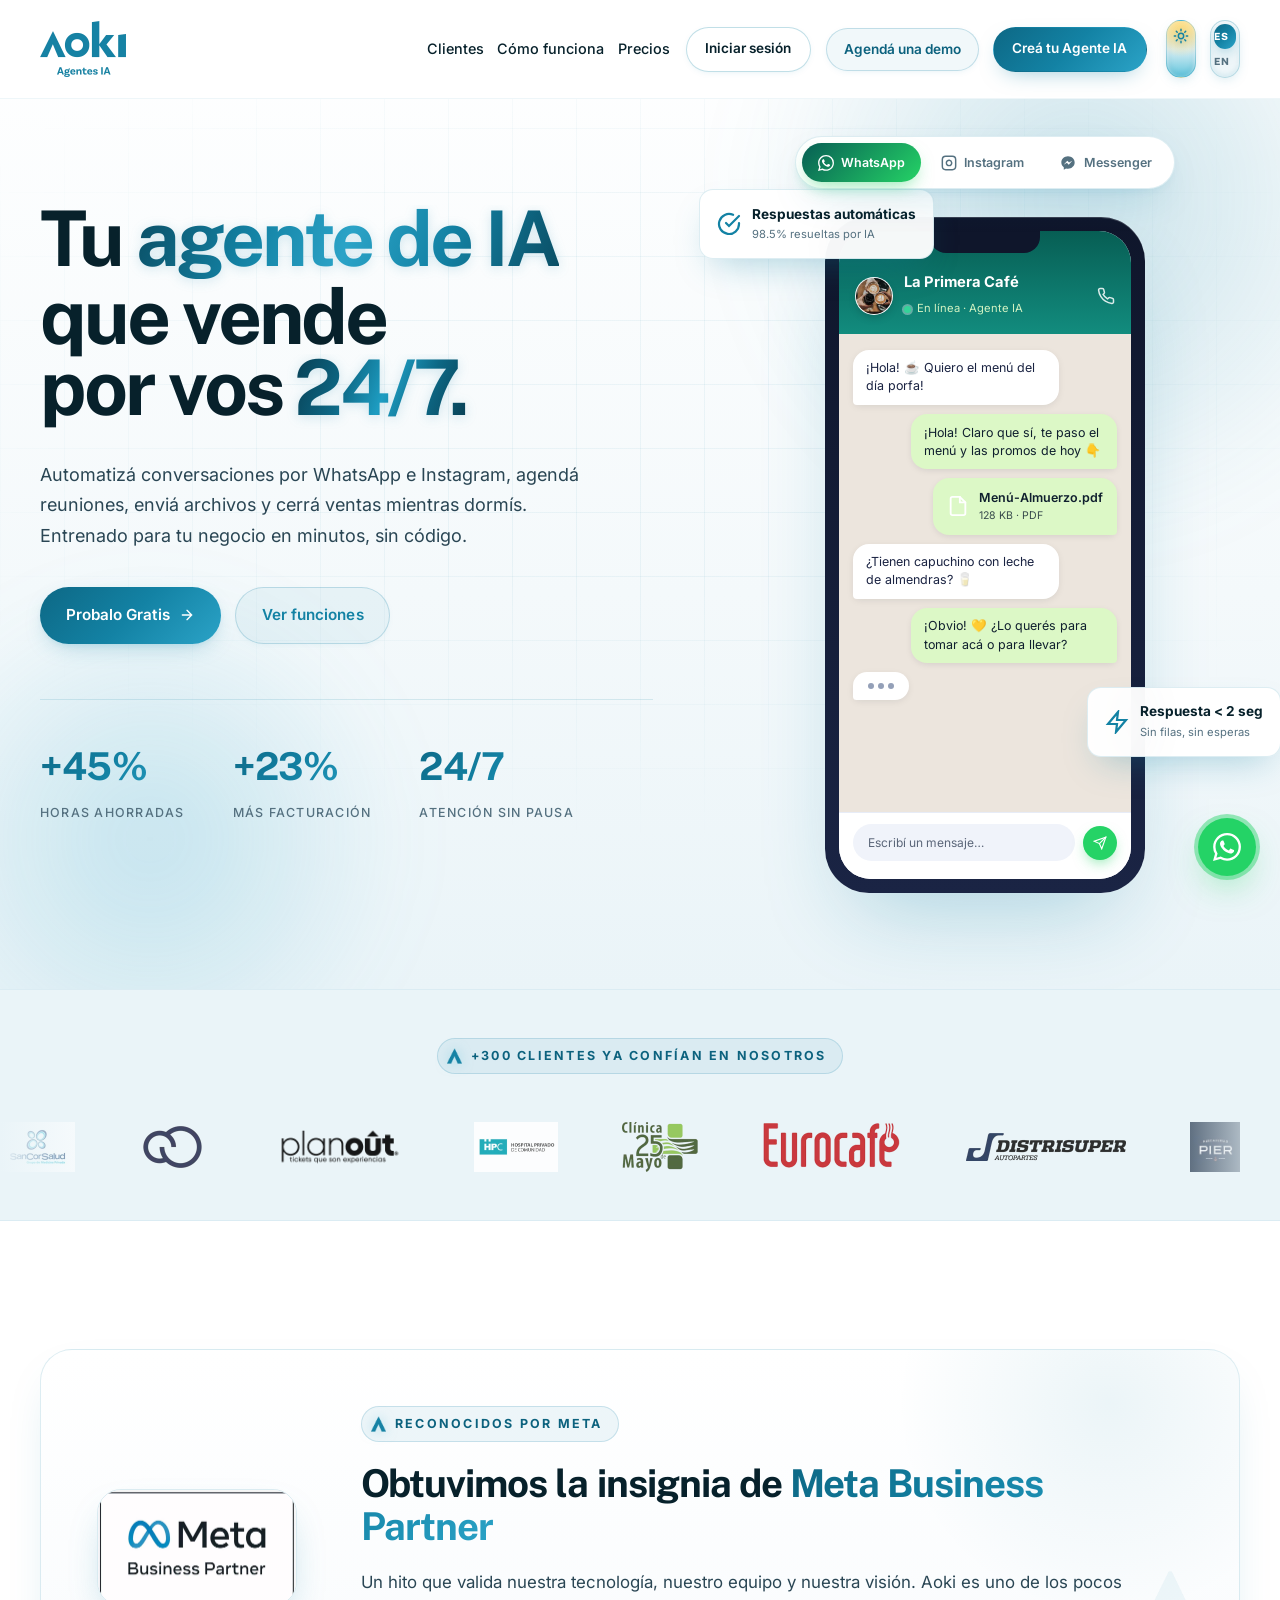
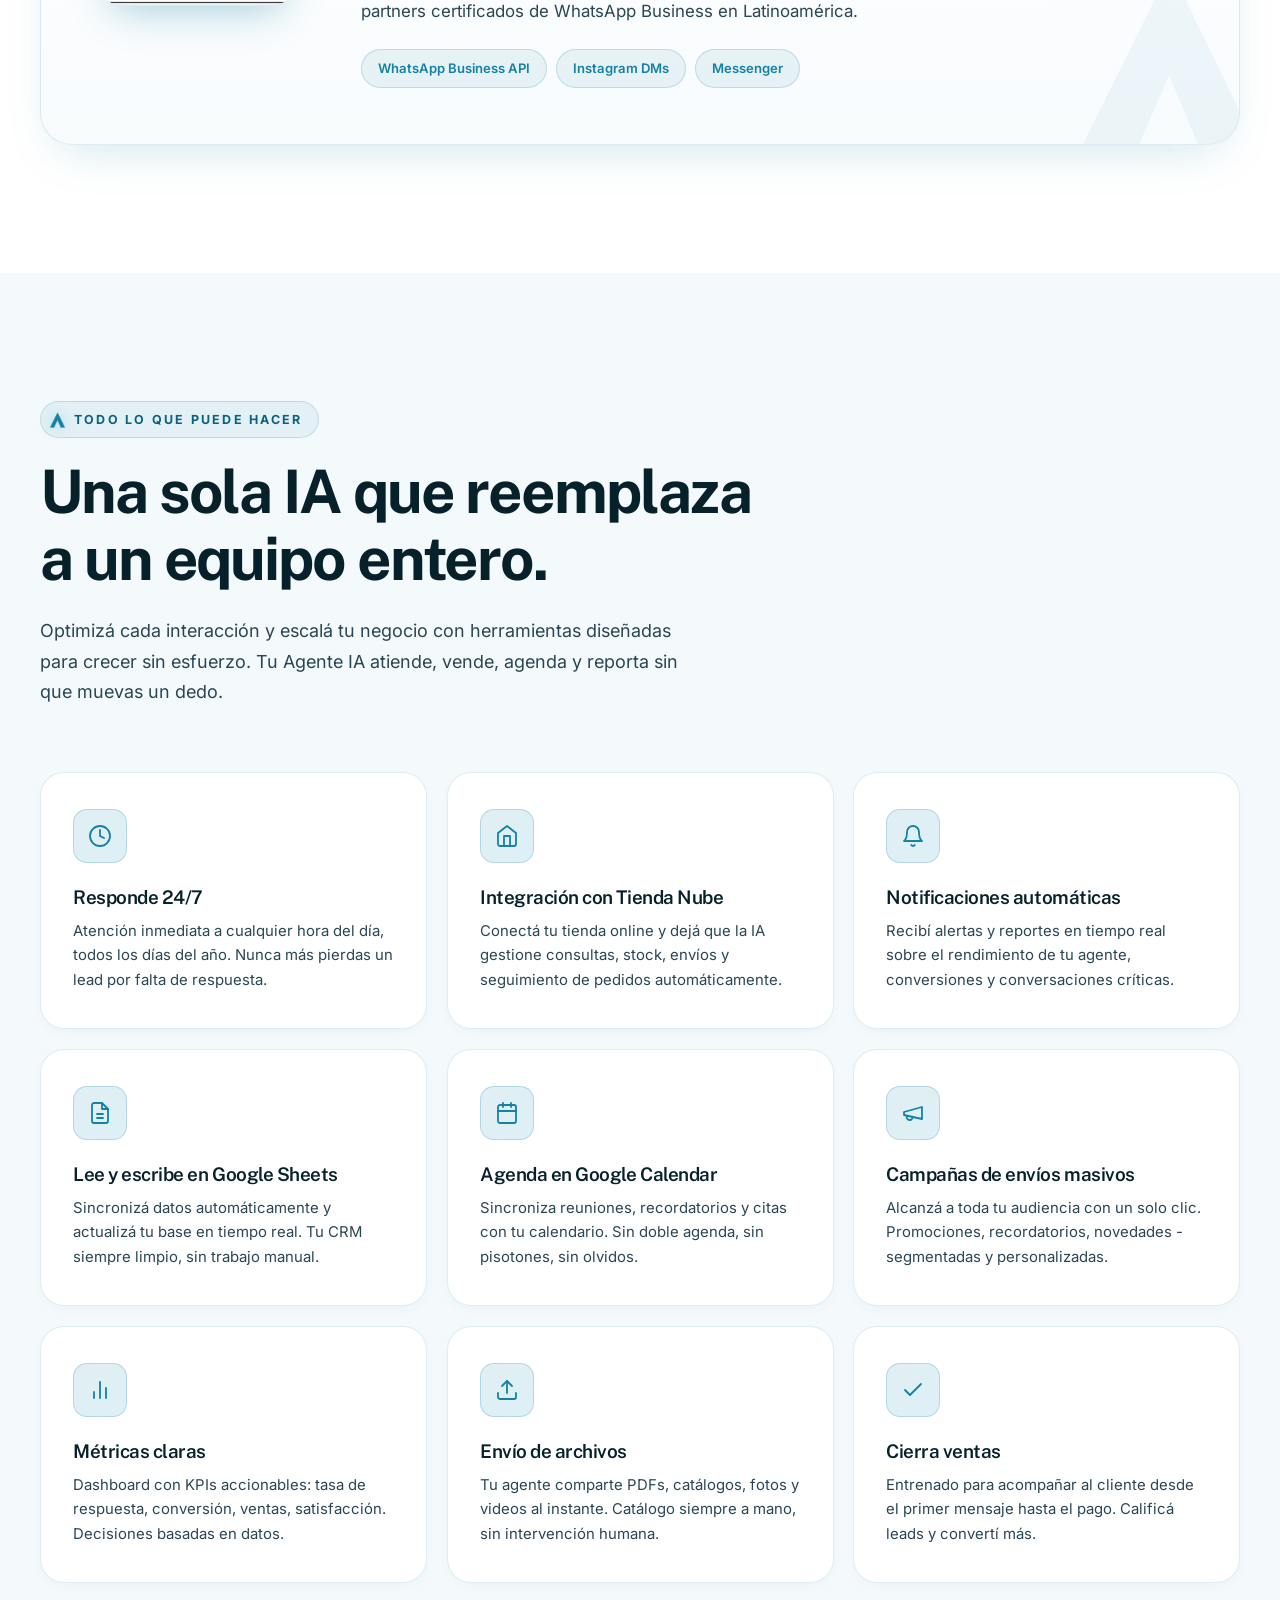
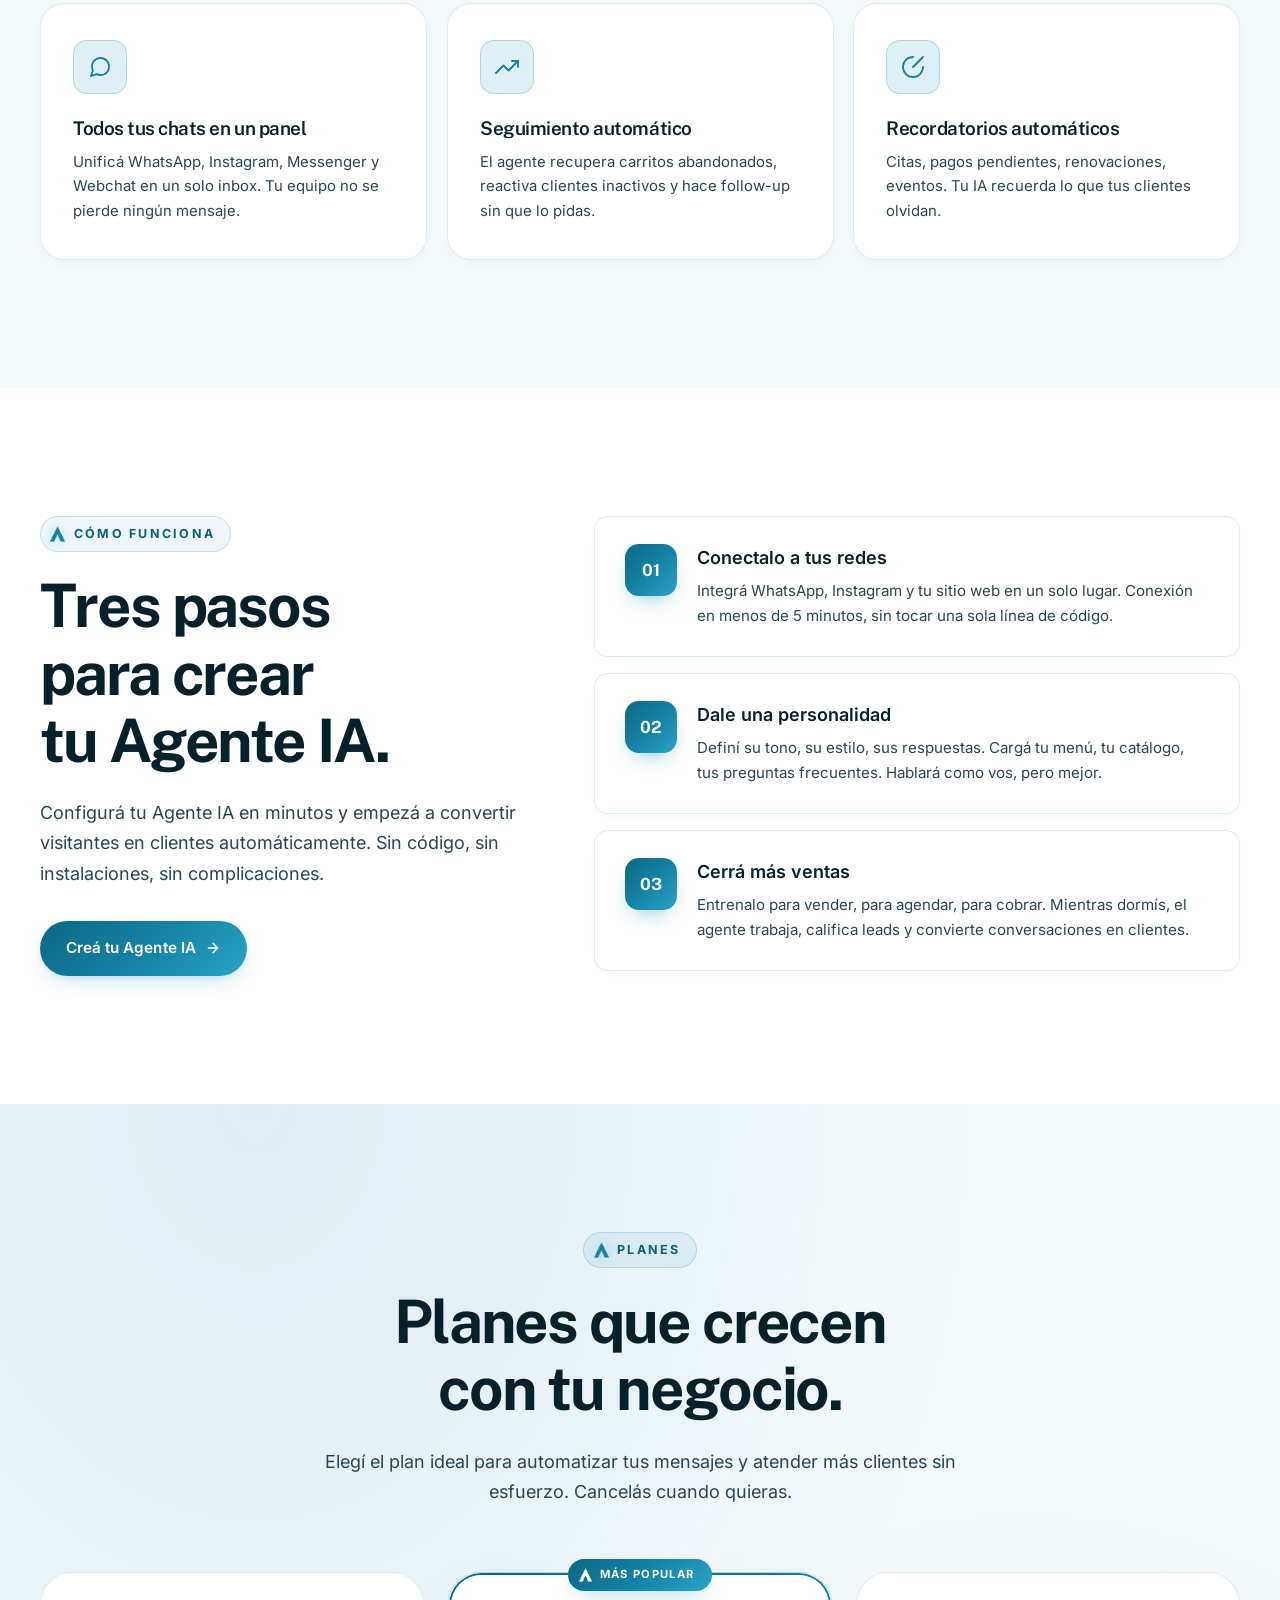
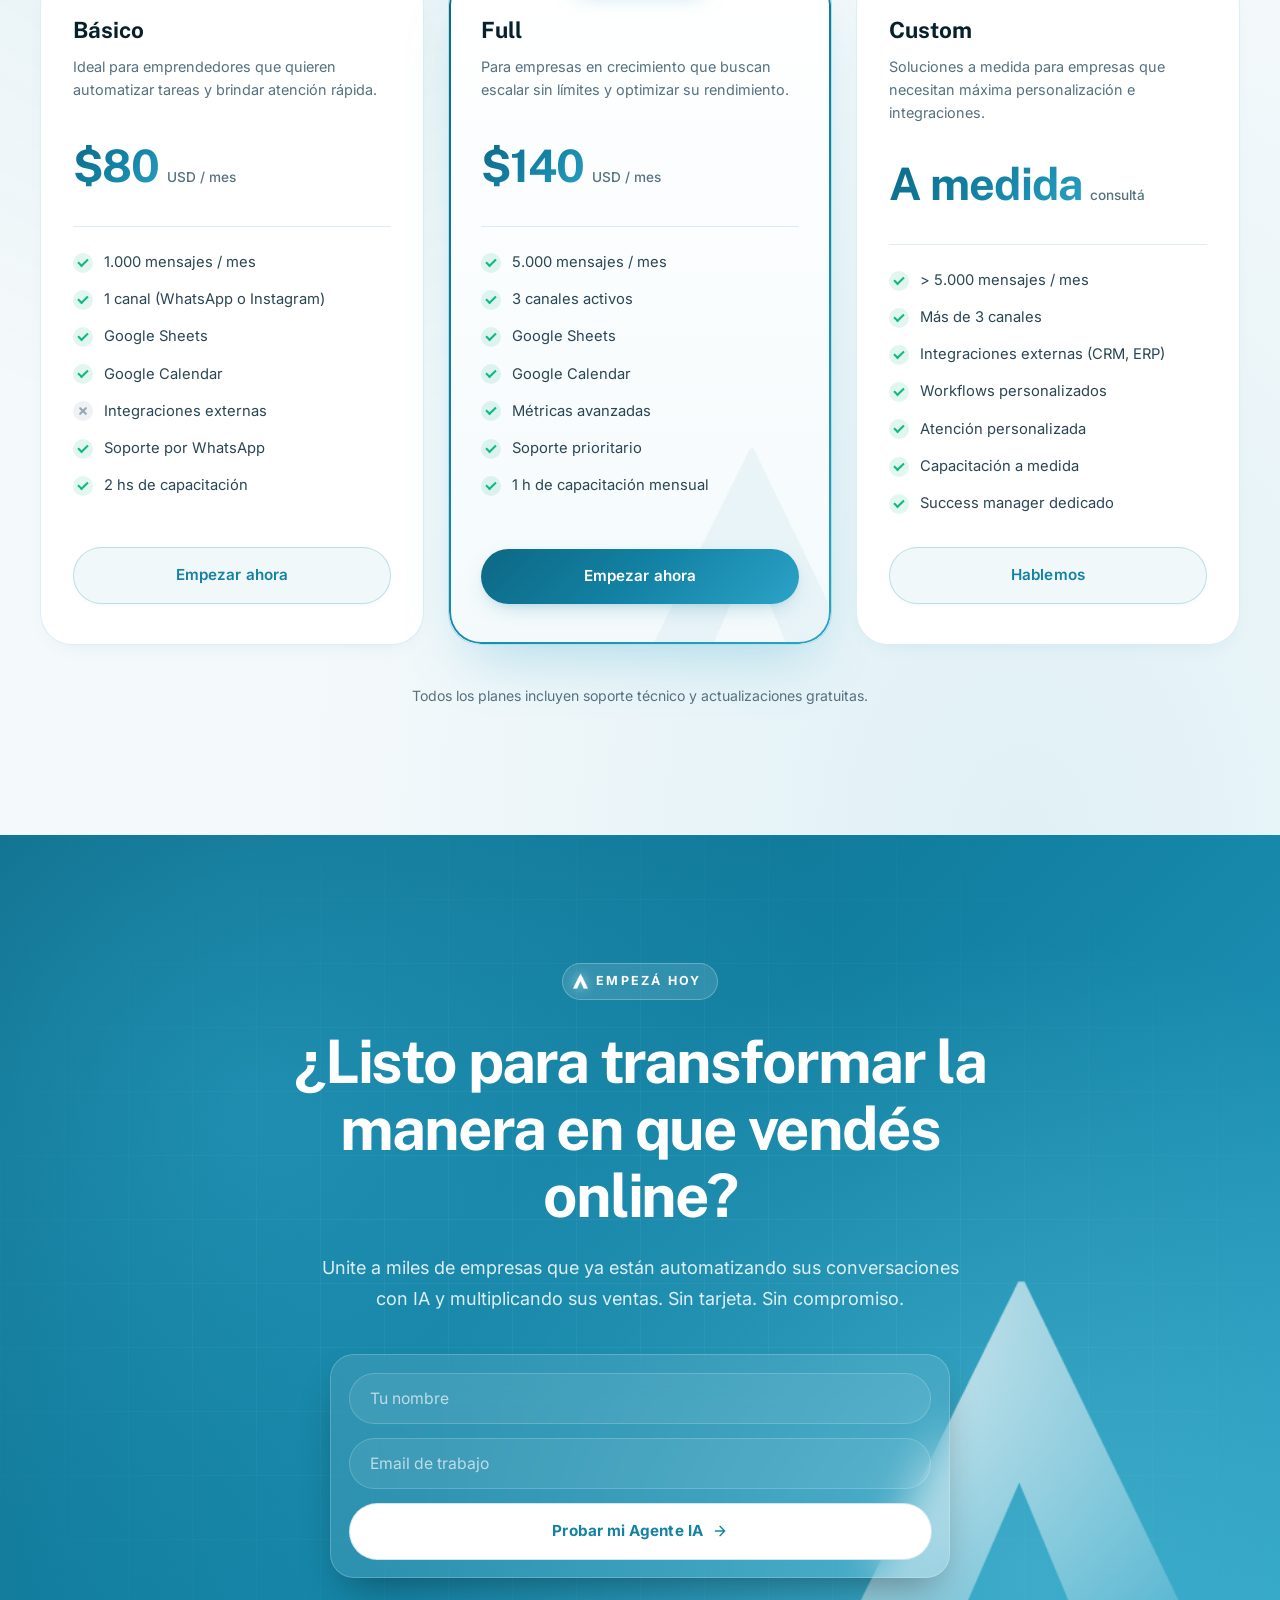
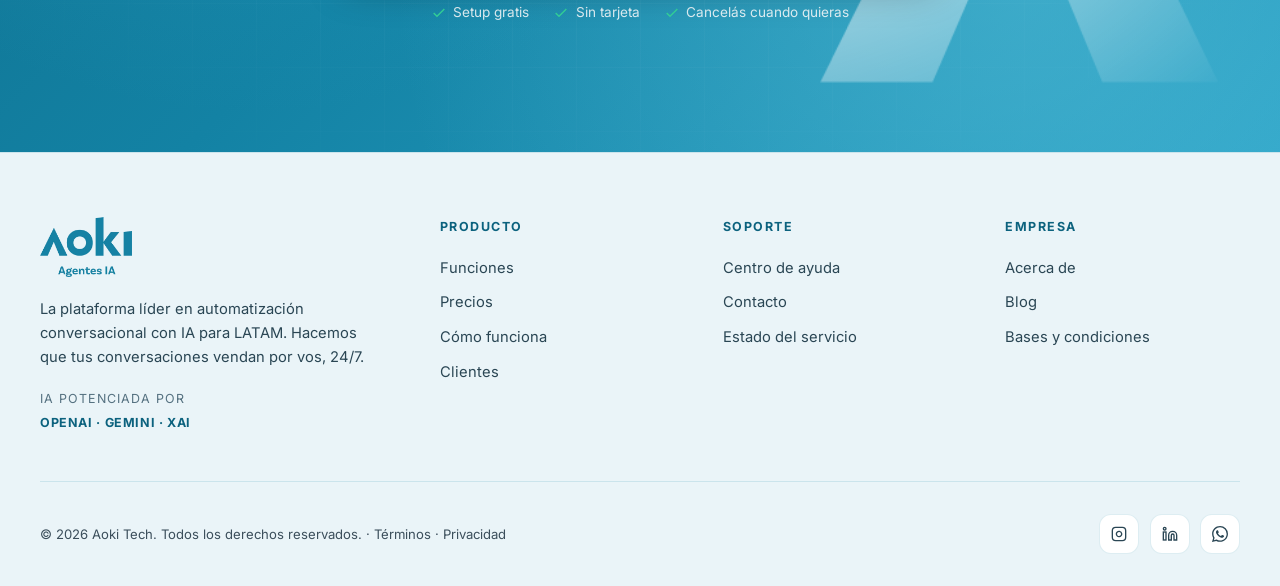
==== commit ec0ac8f9: "log in button animation faster" ====
--- a/index.html
+++ b/index.html
@@ -53,7 +53,7 @@
   <link rel="preload" href="fonts/inter-latin.woff2" as="font" type="font/woff2" crossorigin />
   <link rel="preload" href="fonts/public-sans-latin.woff2" as="font" type="font/woff2" crossorigin />
 
-  <link rel="stylesheet" href="css/styles.css?v=20260413c" />
+  <link rel="stylesheet" href="css/styles.css?v=20260413d" />
   <link rel="icon" href="aoki-favicon.png" type="image/png" />
   <link rel="apple-touch-icon" href="aoki-favicon.png" />
 
@@ -572,6 +572,6 @@
     <svg viewBox="0 0 24 24" fill="currentColor"><path d="M20.52 3.48A11.86 11.86 0 0 0 12.05 0C5.5 0 .14 5.34.13 11.9a11.83 11.83 0 0 0 1.6 5.96L0 24l6.3-1.66a11.9 11.9 0 0 0 5.74 1.46h.01c6.55 0 11.9-5.34 11.9-11.9a11.85 11.85 0 0 0-3.43-8.42zM12.06 21.8h-.01a9.9 9.9 0 0 1-5.04-1.38l-.36-.21-3.74.98 1-3.65-.24-.37a9.86 9.86 0 0 1-1.51-5.27c0-5.45 4.44-9.88 9.9-9.88a9.85 9.85 0 0 1 7 2.9 9.83 9.83 0 0 1 2.9 7c0 5.45-4.44 9.88-9.9 9.88zm5.42-7.4c-.3-.15-1.76-.87-2.03-.97-.27-.1-.47-.15-.67.15s-.77.97-.94 1.17c-.17.2-.35.22-.65.07a8.13 8.13 0 0 1-2.4-1.48 8.94 8.94 0 0 1-1.66-2.06c-.17-.3-.02-.46.13-.6.13-.13.3-.35.45-.52.15-.17.2-.3.3-.5.1-.2.05-.37-.02-.52-.07-.15-.67-1.62-.92-2.22-.24-.58-.49-.5-.67-.51l-.57-.01a1.1 1.1 0 0 0-.8.37 3.34 3.34 0 0 0-1.04 2.48c0 1.46 1.07 2.88 1.22 3.08.15.2 2.1 3.2 5.08 4.49.71.3 1.26.49 1.69.63.71.22 1.36.19 1.87.12.57-.09 1.76-.72 2.01-1.41.25-.7.25-1.29.17-1.41-.07-.13-.27-.2-.57-.35z"/></svg>
   </a>
 
-  <script src="js/main.js?v=20260413c"></script>
+  <script src="js/main.js?v=20260413d"></script>
 </body>
 </html>
--- a/css/styles.css
+++ b/css/styles.css
@@ -431,12 +431,17 @@
   border: 1px solid var(--border-strong);
   border-radius: 999px;
   white-space: nowrap;
+  /* Hover "lift" props stay on the slower curve so the button feels
+     weighty, but surface props (background/color/border) run on the
+     same 0.3s var(--ease) that the rest of the site uses for theme
+     swaps — otherwise the pill lags behind everything else when you
+     toggle dark mode. */
   transition:
     transform 0.55s cubic-bezier(0.5, 0, 0.1, 1),
     box-shadow 0.55s cubic-bezier(0.5, 0, 0.1, 1),
-    background 0.5s cubic-bezier(0.5, 0, 0.1, 1),
-    color 0.5s cubic-bezier(0.5, 0, 0.1, 1),
-    border-color 0.5s cubic-bezier(0.5, 0, 0.1, 1);
+    background 0.3s var(--ease),
+    color 0.3s var(--ease),
+    border-color 0.3s var(--ease);
   will-change: transform;
 }
 .nav .header-login::after,
